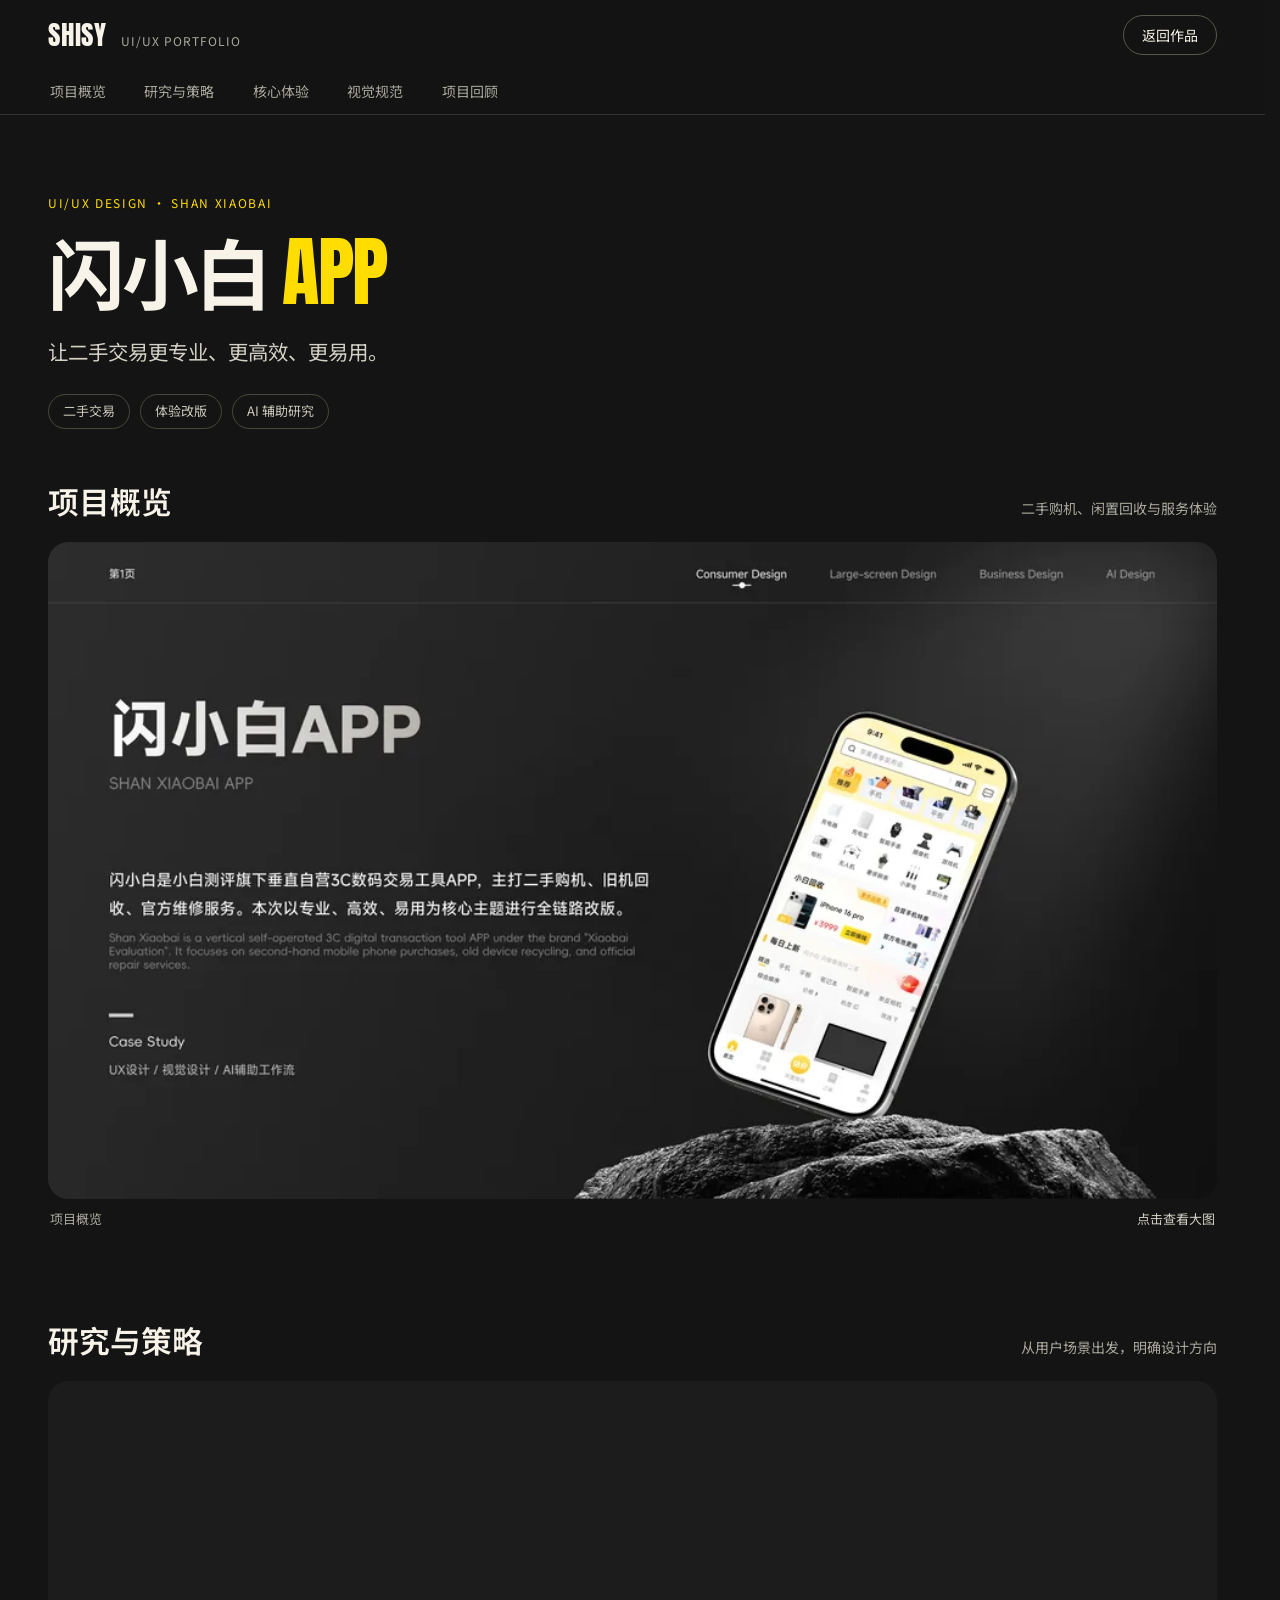
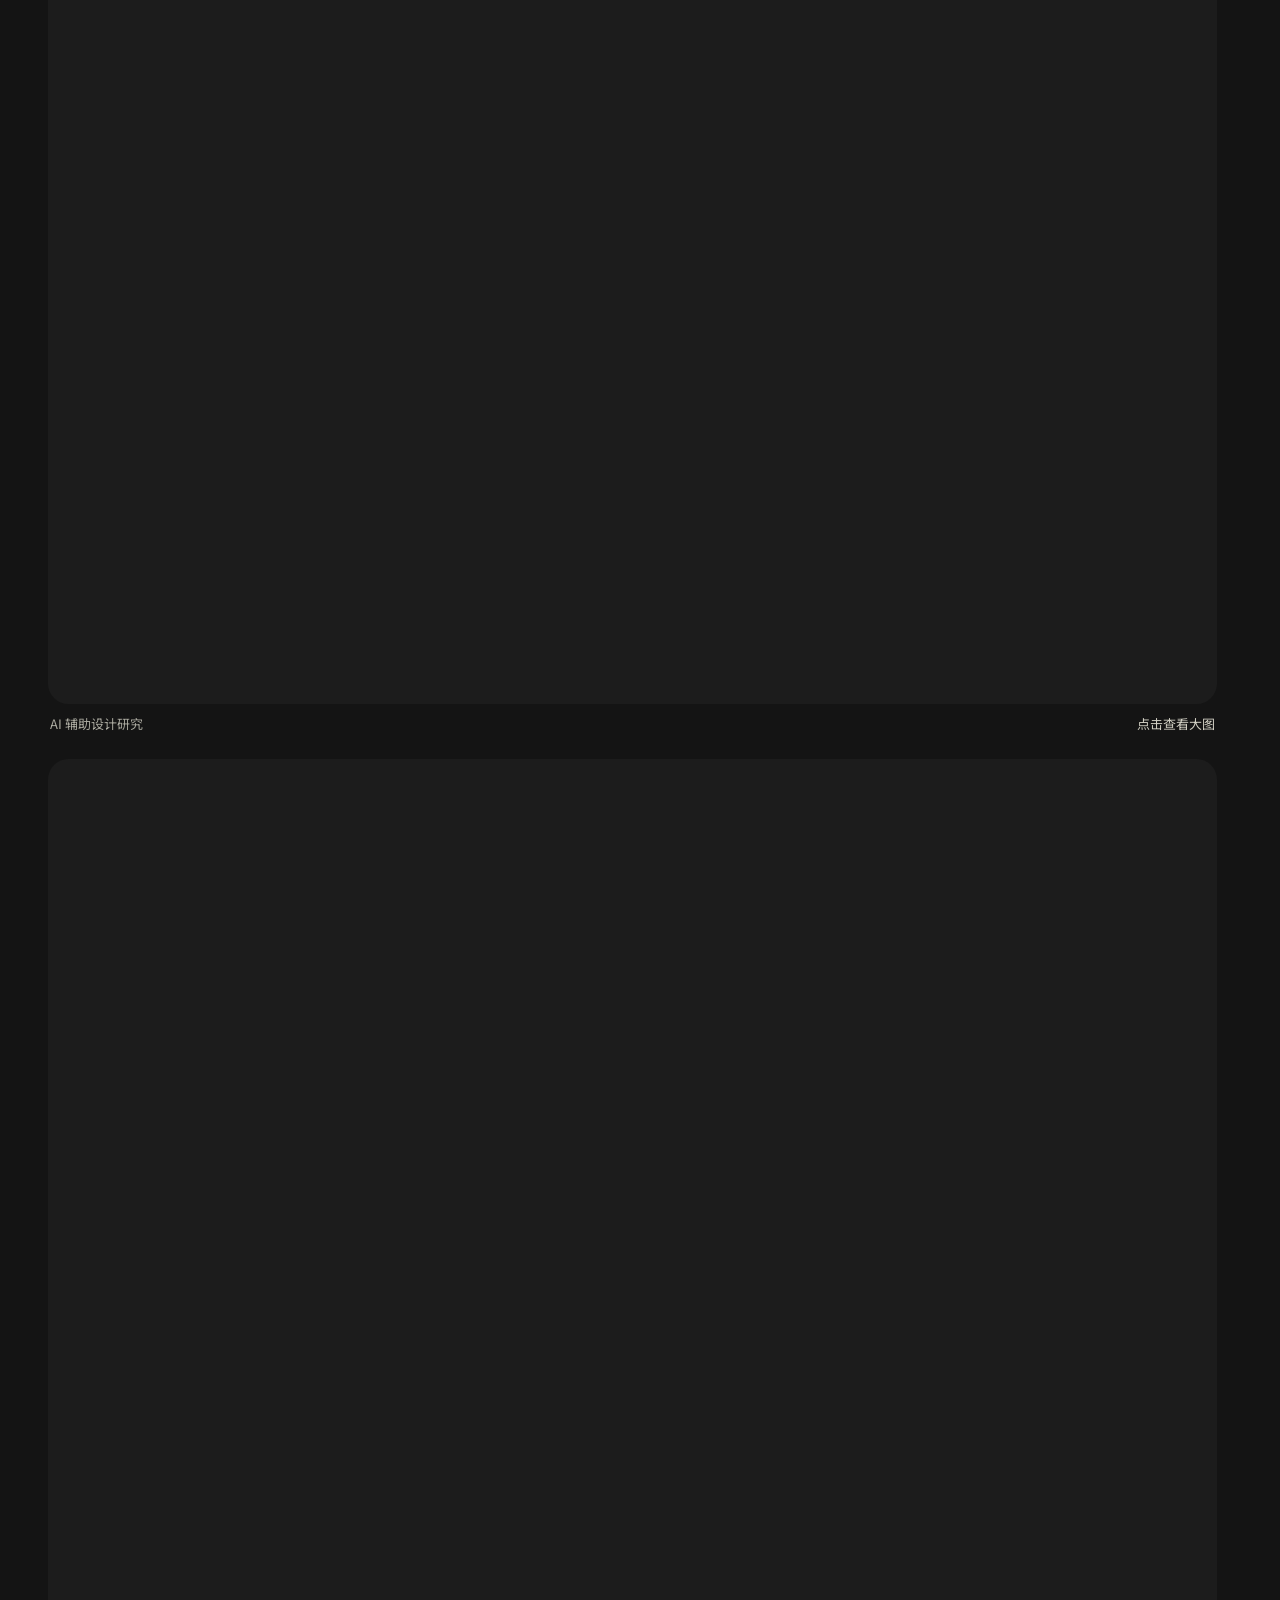
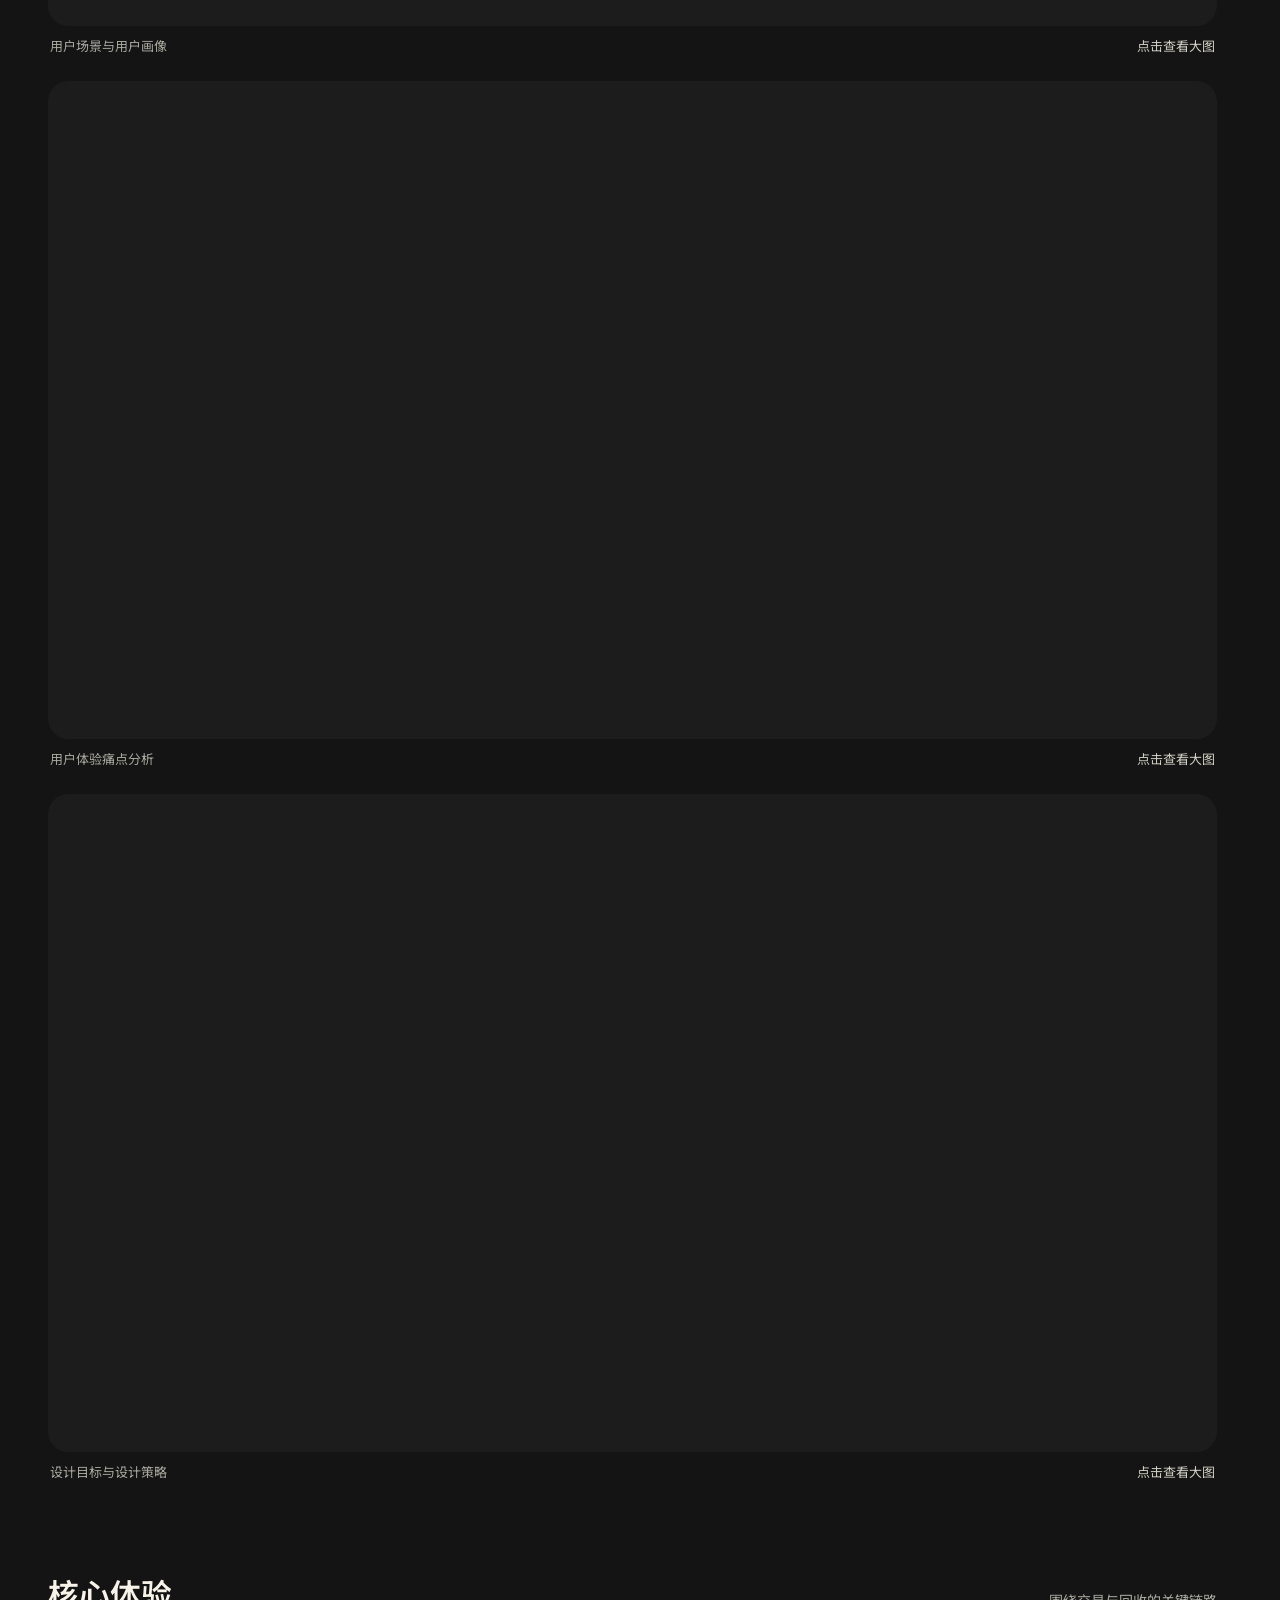
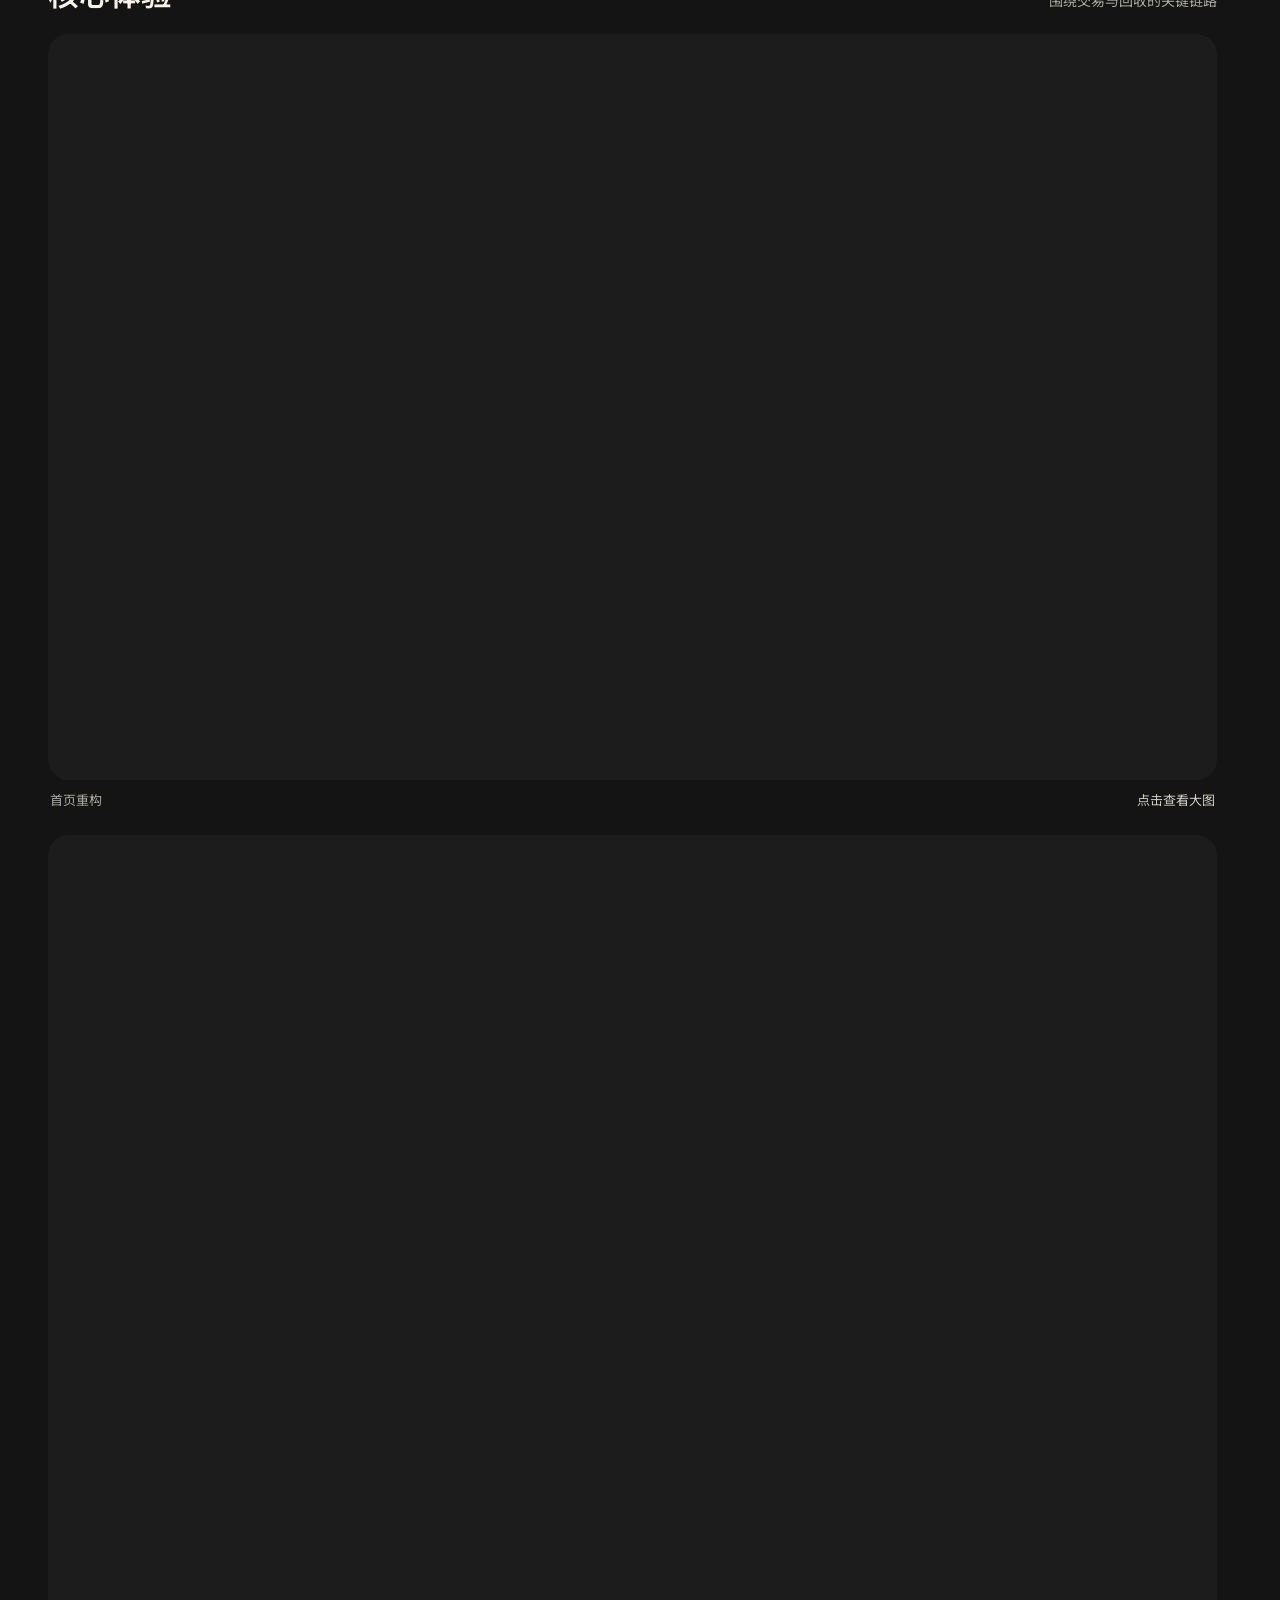
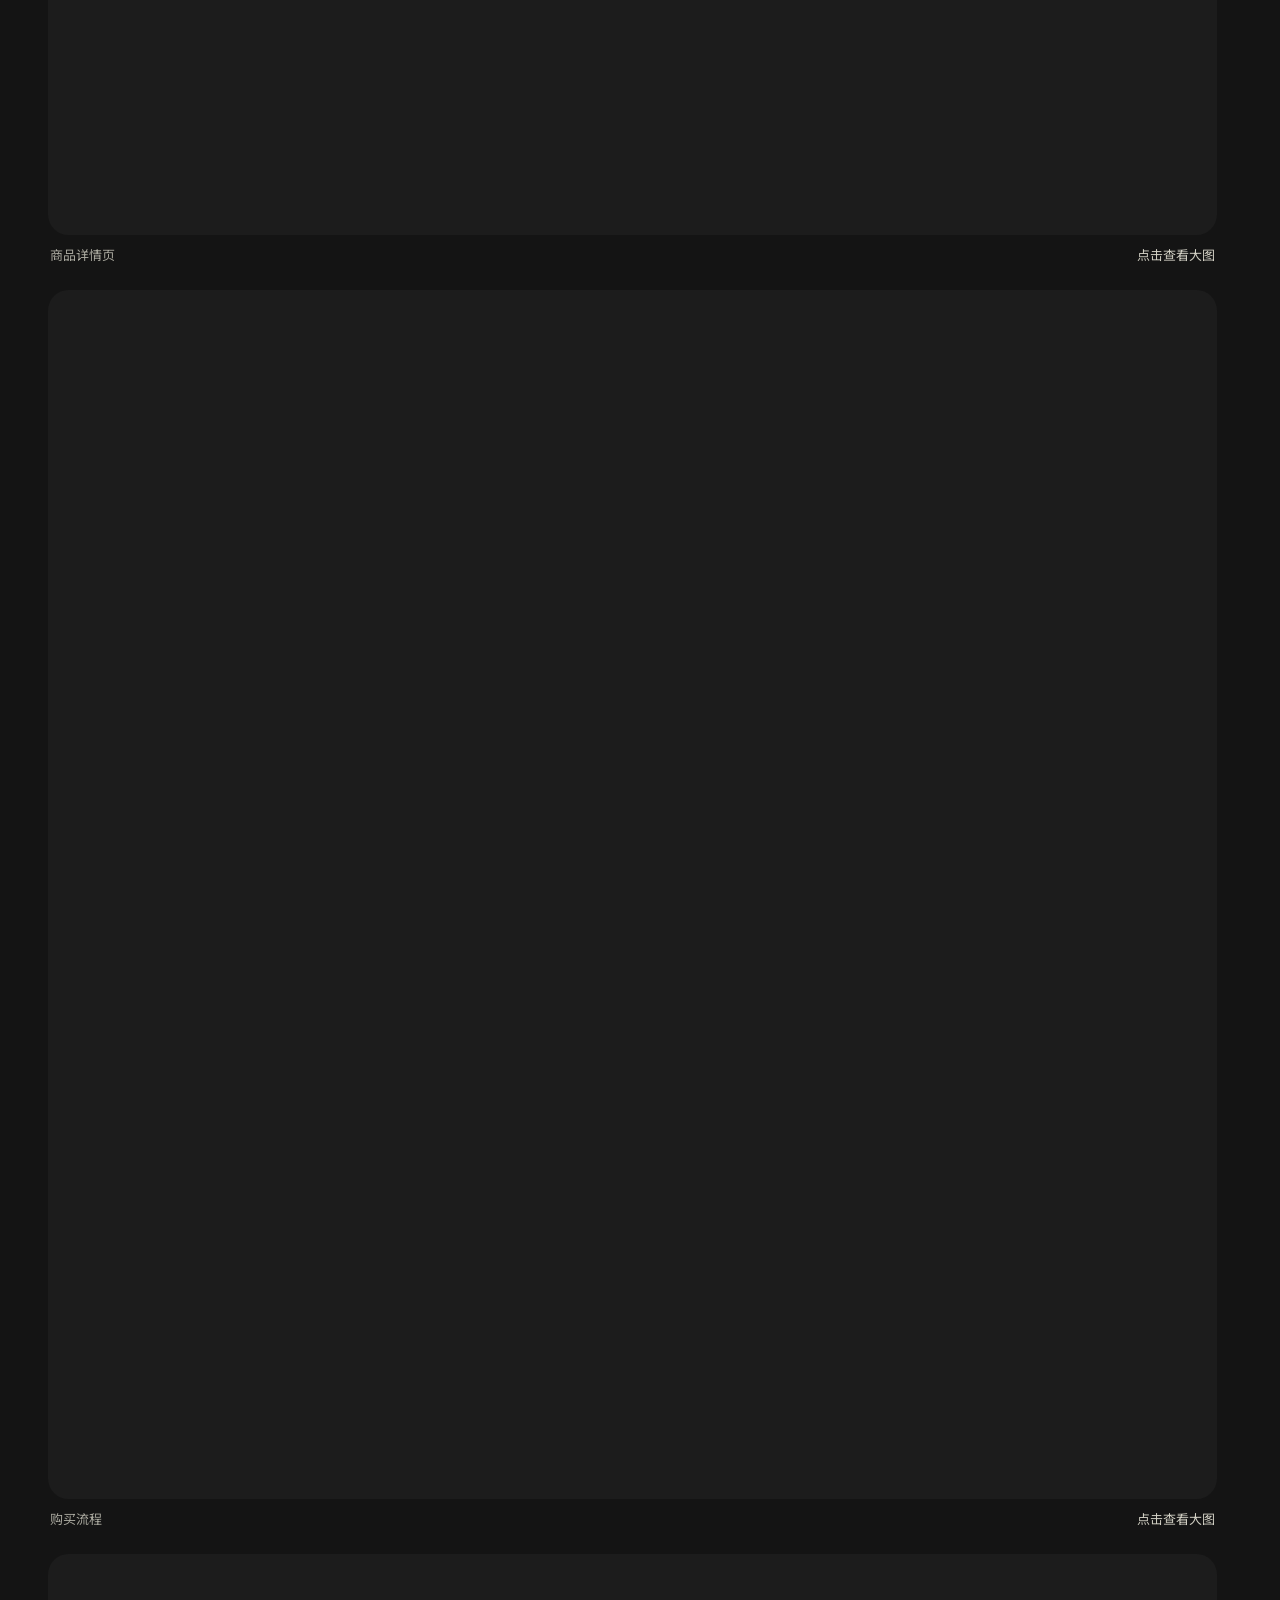
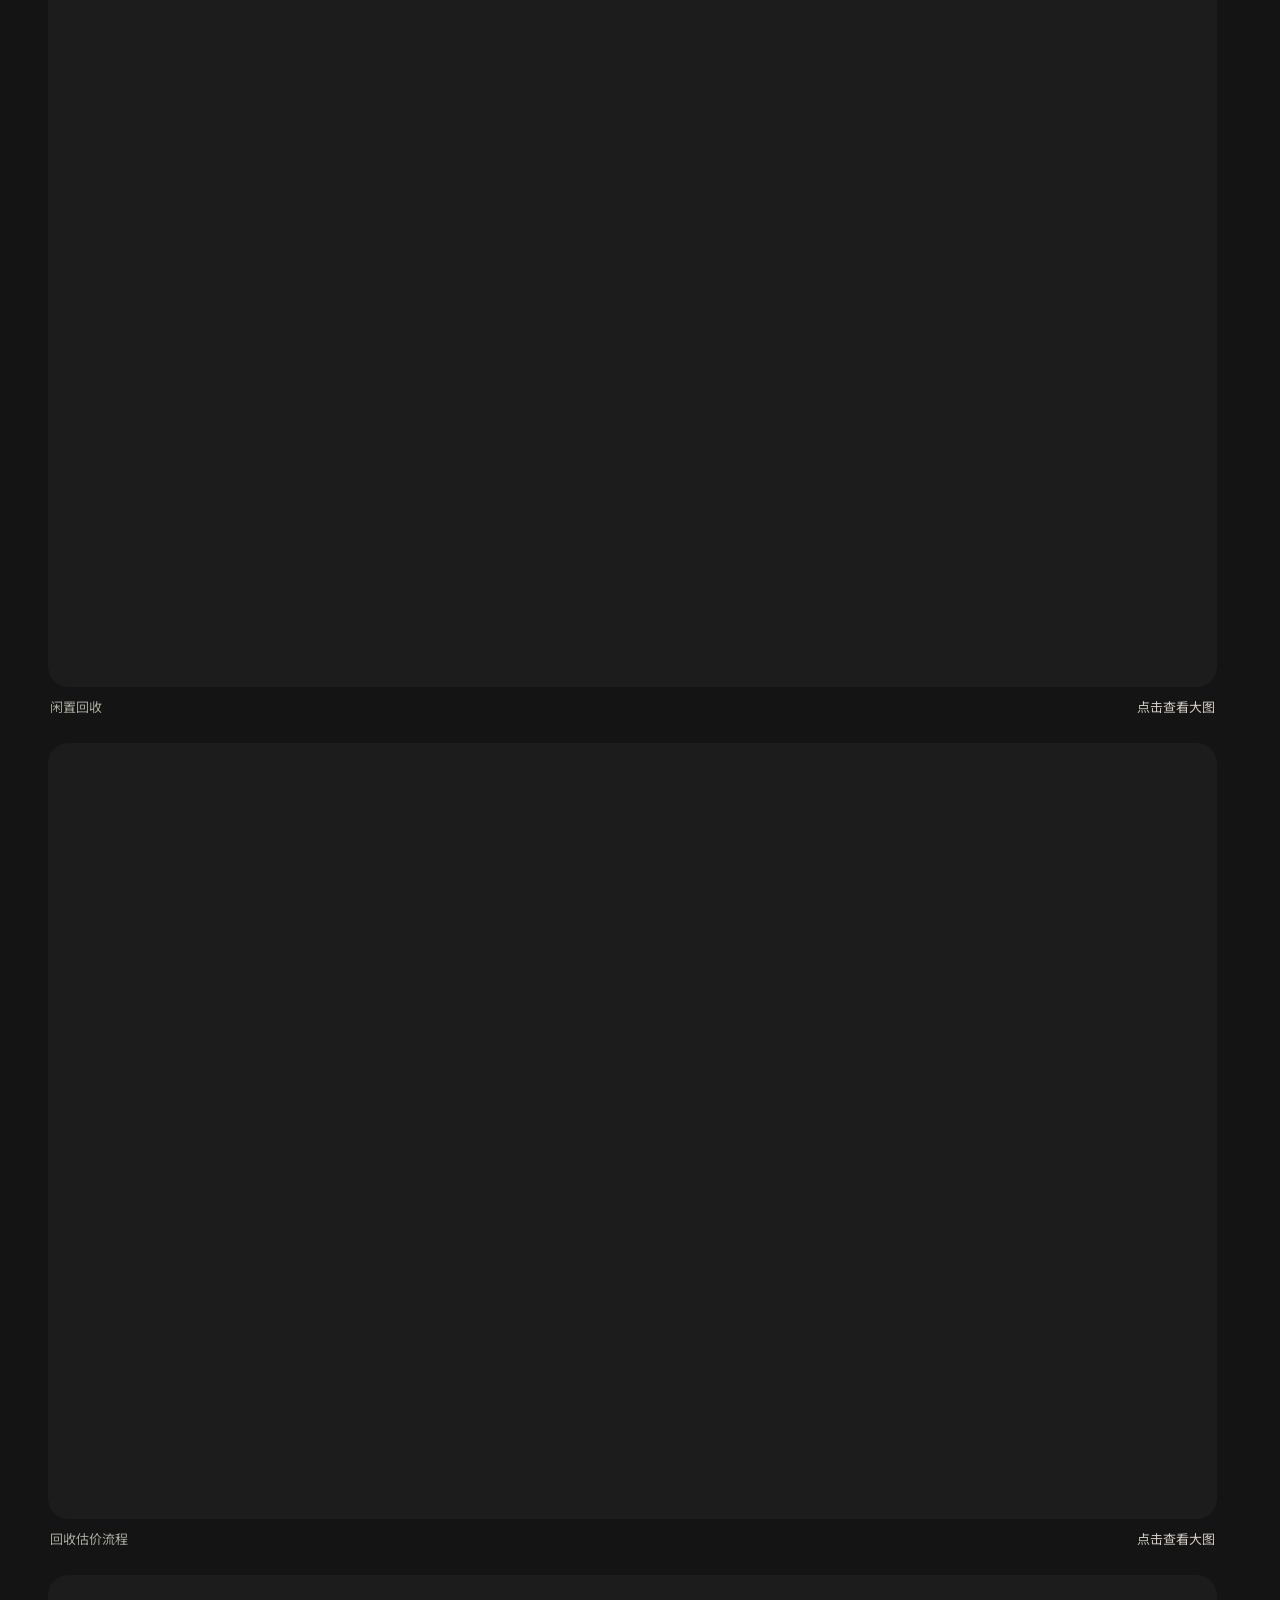
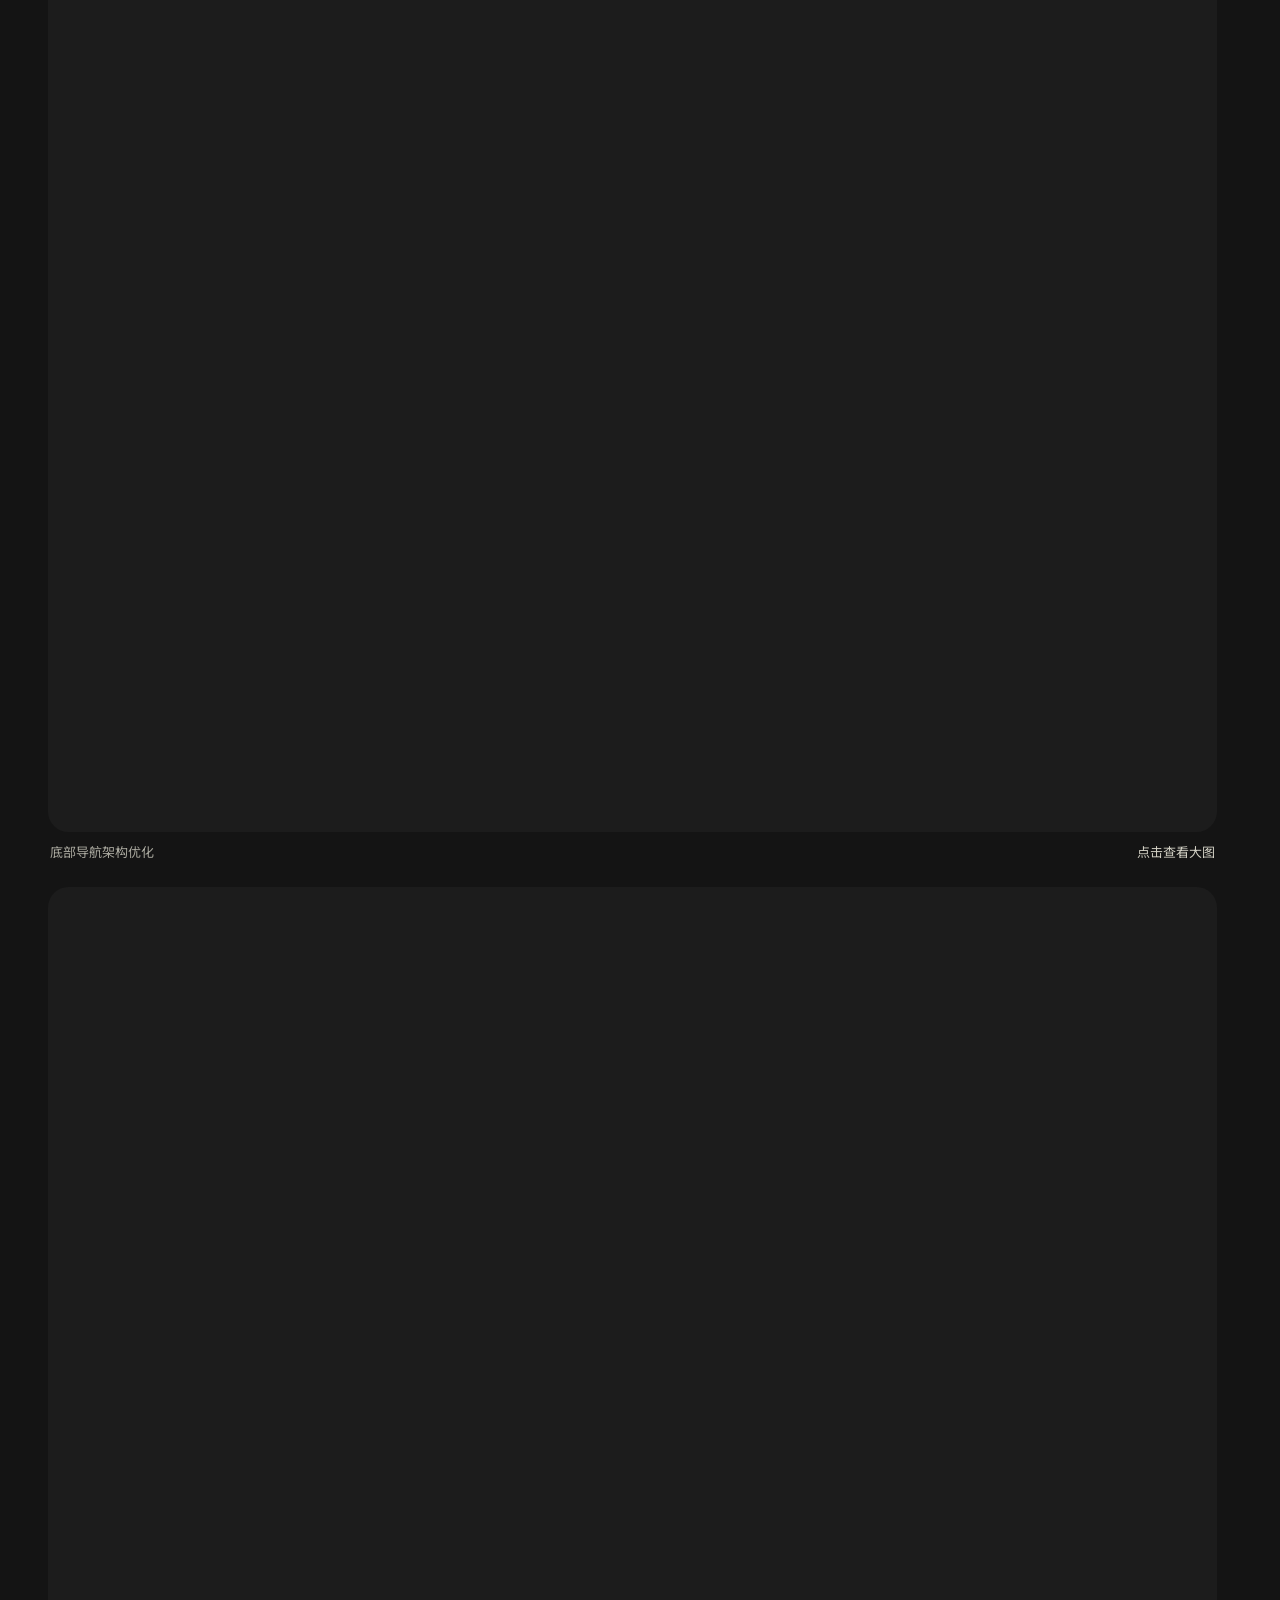
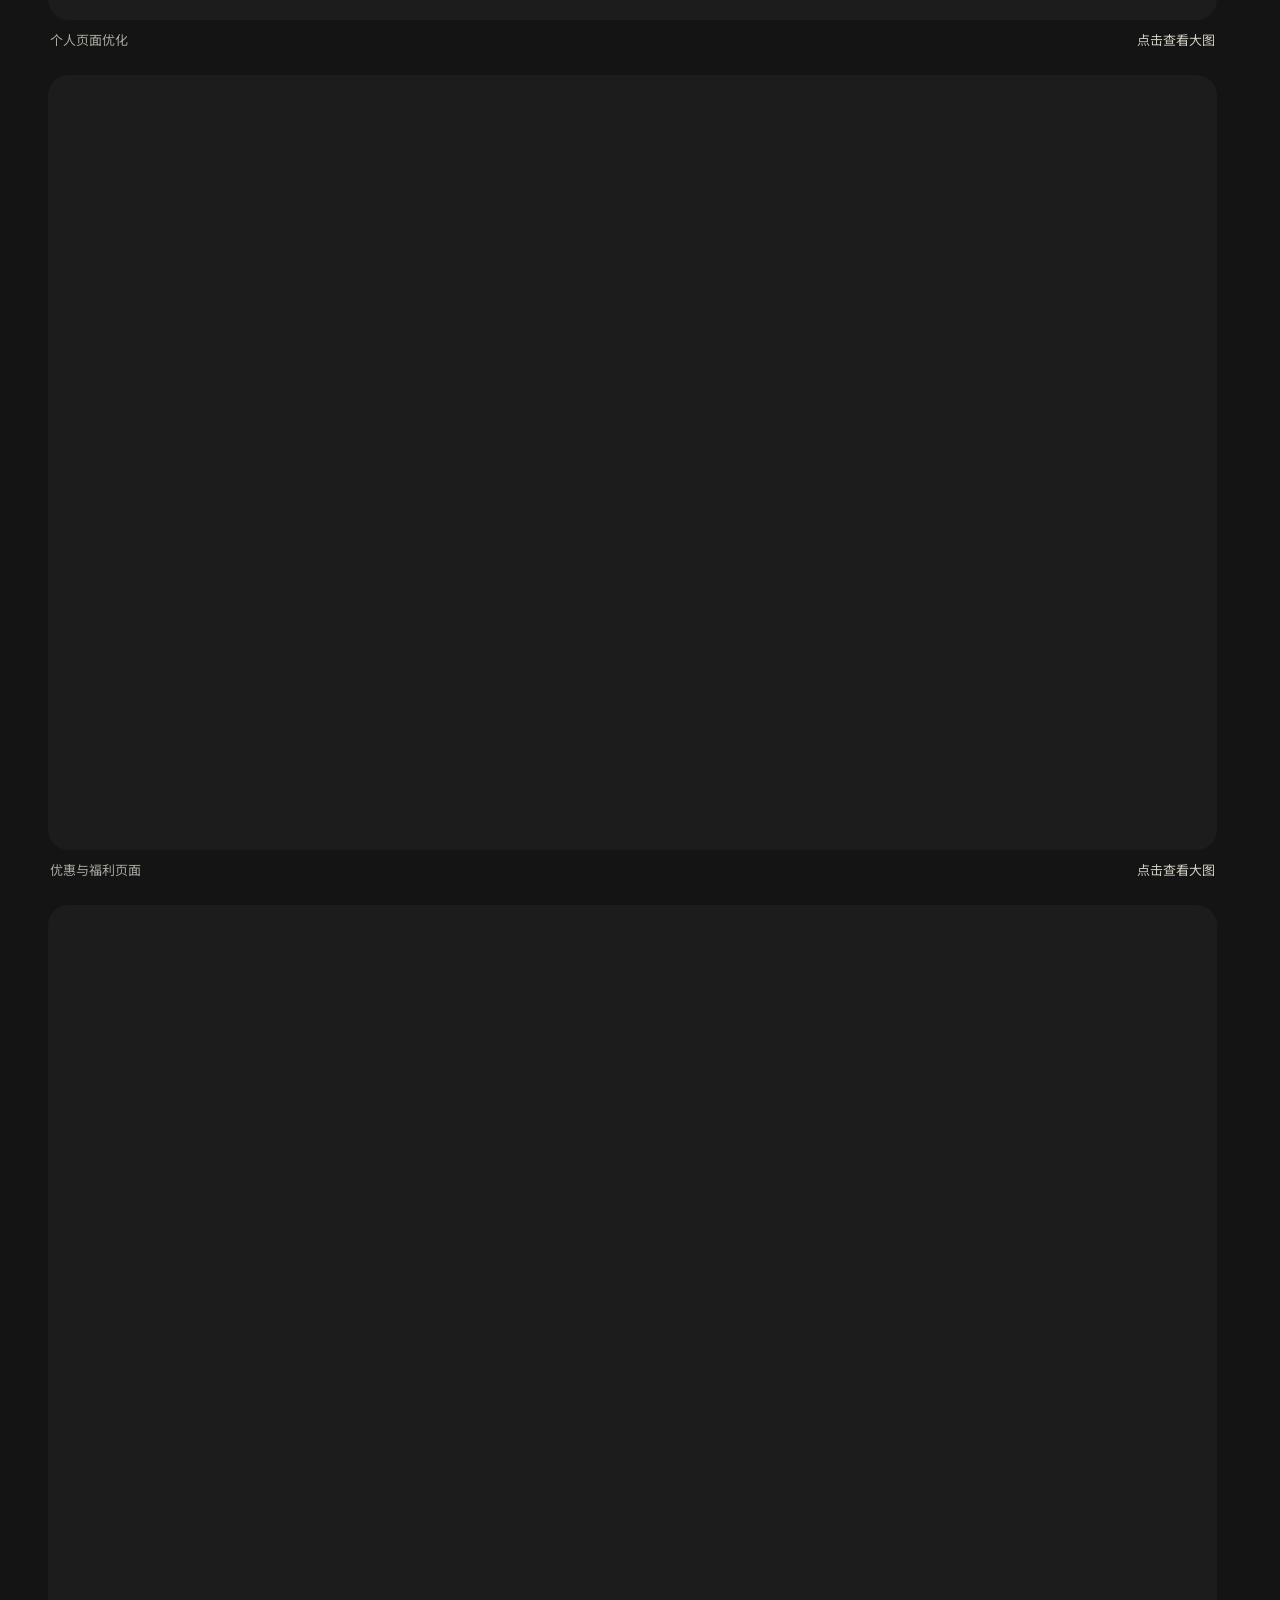
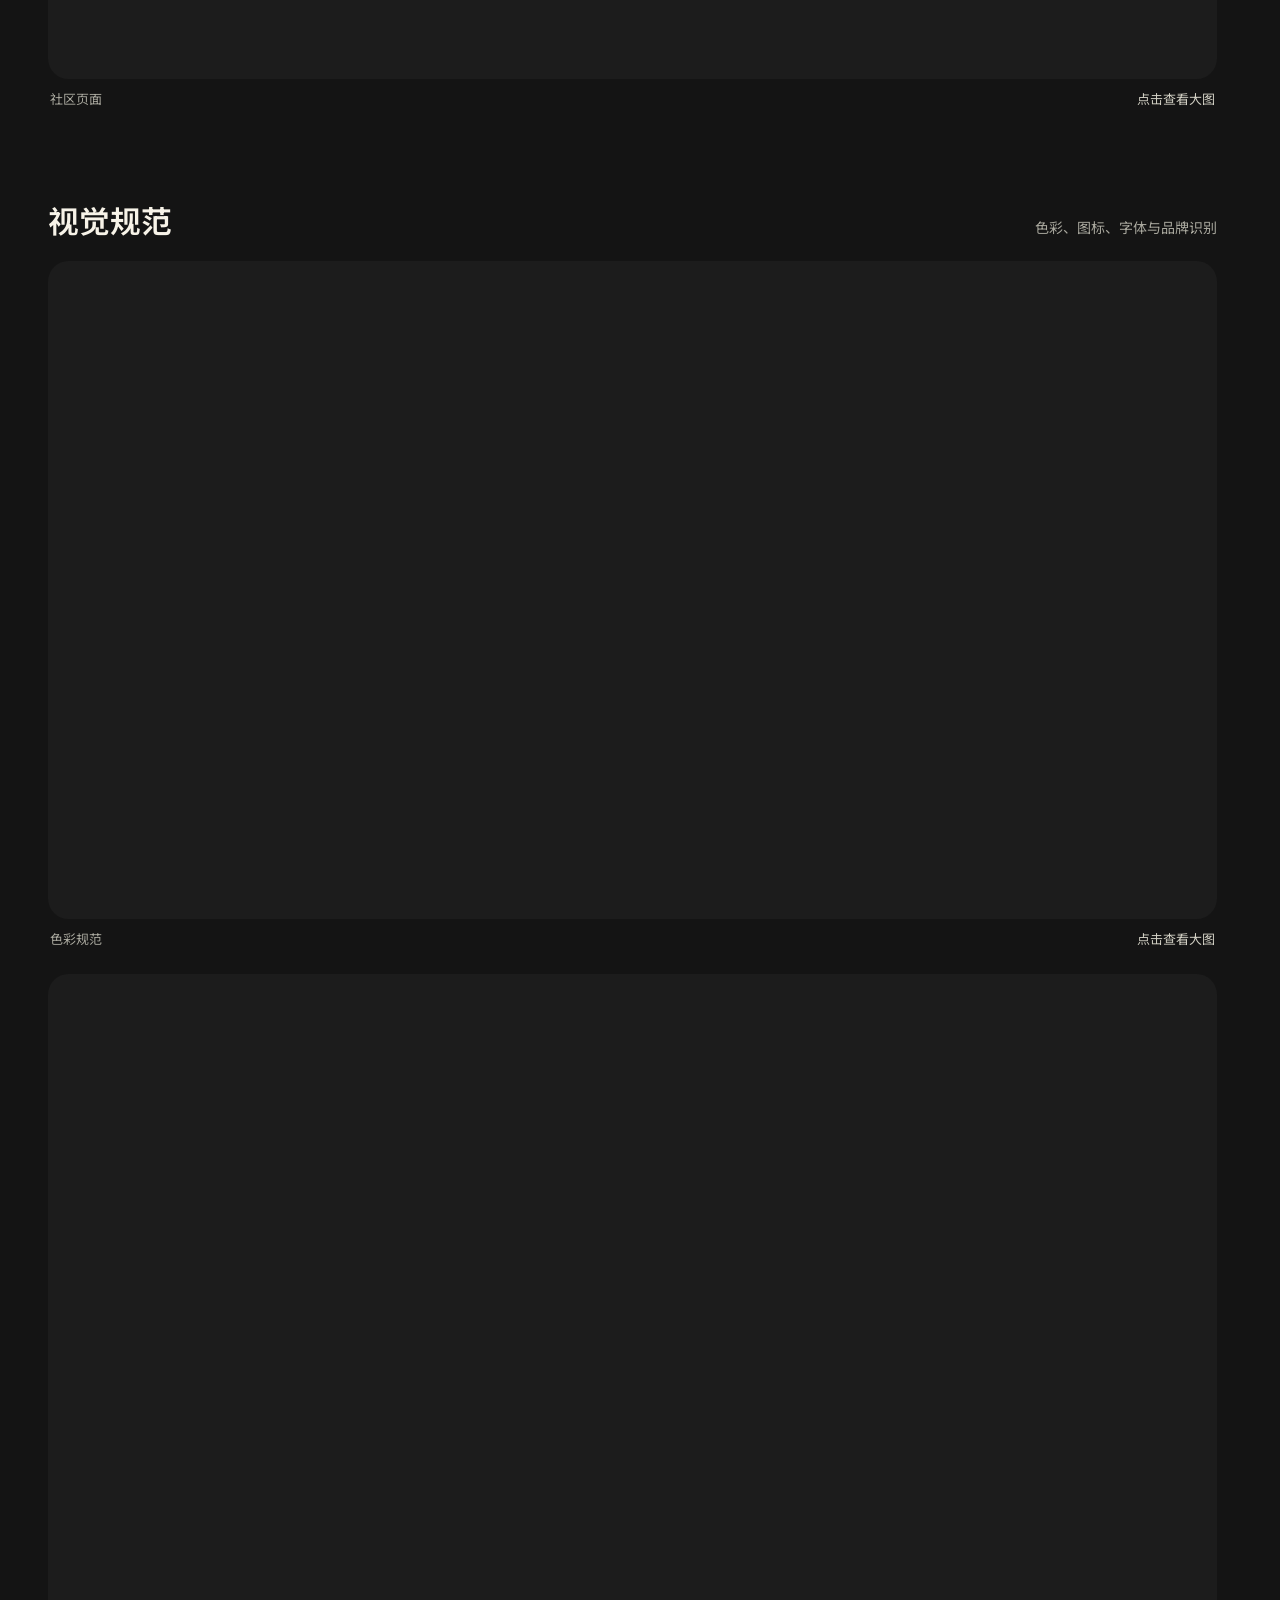
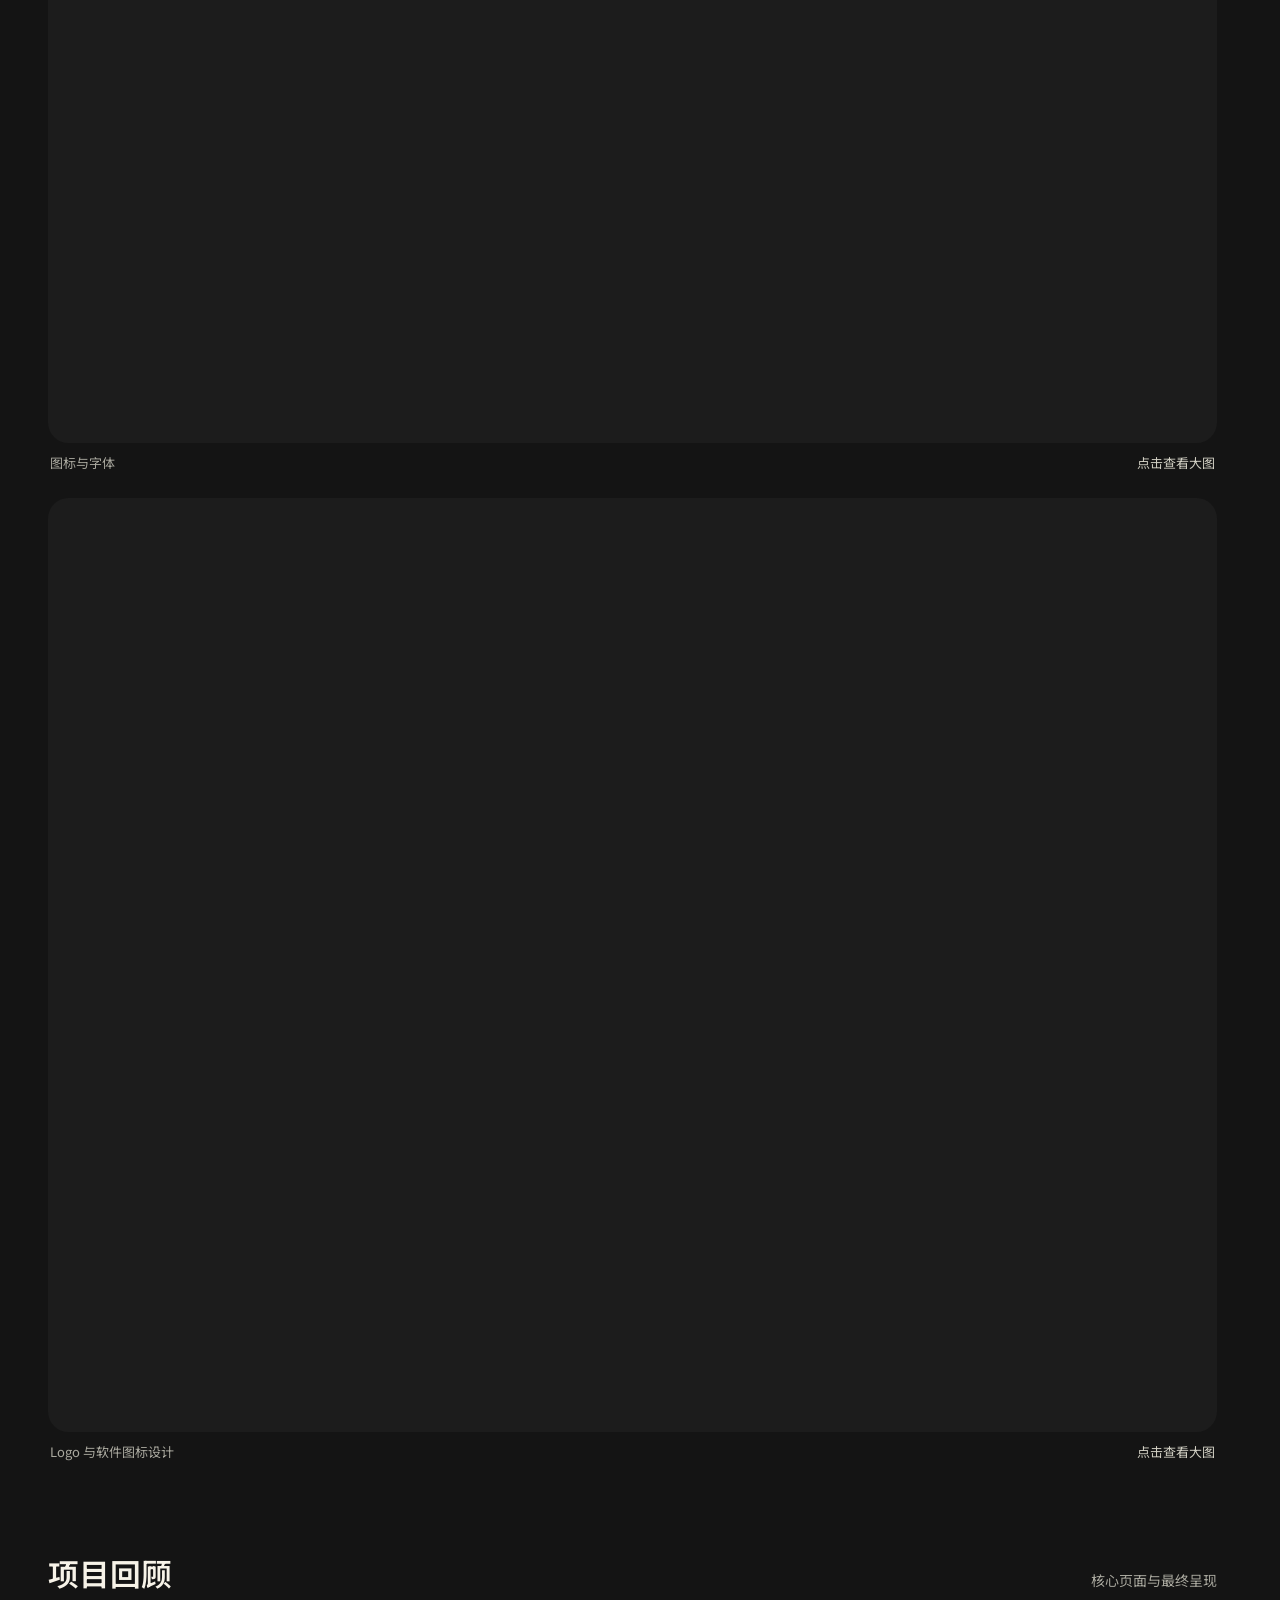
==== projects/shanxiaobai.html @ da47bb2c "Add standalone Shan Xiaobai case study with responsive gallery" ====
<!DOCTYPE html>
<html lang="zh-CN">
<head>
  <meta charset="UTF-8">
  <meta name="viewport" content="width=device-width, initial-scale=1">
  <meta name="theme-color" content="#141414">
  <meta name="description" content="石思雨 UI/UX 作品：闪小白 APP。围绕二手购机、闲置回收与服务体验，展示用户研究、流程优化、界面设计及视觉规范。">
  <title>闪小白 APP · 项目详情 — 石思雨作品集</title>
  <link rel="icon" href="data:image/svg+xml,%3Csvg xmlns='http://www.w3.org/2000/svg' viewBox='0 0 64 64'%3E%3Crect width='64' height='64' rx='16' fill='%23ffdd00'/%3E%3Ctext x='32' y='44' text-anchor='middle' font-size='40' font-weight='bold' fill='%23141414'%3ES%3C/text%3E%3C/svg%3E">
  <link rel="stylesheet" href="../assets/css/noto-sans-sc.css">
  <link rel="stylesheet" href="../assets/css/project-detail.css?v=20261119-sxb1">
</head>
<body id="top">
  <a class="case-skip" href="#main-content">跳到作品内容</a>
  <header class="project-header">
    <div class="project-header__inner case-container">
      <a class="project-header__brand" href="../index.html#projects" aria-label="石思雨作品集首页"><strong>SHISY</strong><span>UI/UX PORTFOLIO</span></a>
      <a class="project-header__back" href="../index.html#projects">返回作品</a>
    </div>
    <nav class="case-nav case-container" aria-label="项目章节">
      <a href="#overview">项目概览</a>
      <a href="#research">研究与策略</a>
      <a href="#experience">核心体验</a>
      <a href="#visual">视觉规范</a>
      <a href="#recap">项目回顾</a>
    </nav>
  </header>
  <main class="case-container" id="main-content">
    <div class="case-intro">
      <span class="case-intro__eyebrow">UI/UX DESIGN · SHAN XIAOBAI</span>
      <h1>闪小白 <span>APP</span></h1>
      <p class="case-intro__lead">让二手交易更专业、更高效、更易用。</p>
      <div class="case-tags" aria-label="项目方向"><span>二手交易</span><span>体验改版</span><span>AI 辅助研究</span></div>
    </div>
    <section class="case-chapter case-chapter--overview" id="overview" aria-labelledby="heading-overview">
      <div class="case-chapter__heading"><h2 id="heading-overview">项目概览</h2><p>二手购机、闲置回收与服务体验</p></div>
      <figure class="case-slide">
        <a class="case-slide__open" href="../assets/projects/shanxiaobai/04-full.webp" target="_blank" rel="noopener" data-gallery-index="0" data-title="项目概览" aria-label="放大查看：项目概览">
          <img src="../assets/projects/shanxiaobai/04-large.webp" srcset="../assets/projects/shanxiaobai/04-small.webp 960w, ../assets/projects/shanxiaobai/04-large.webp 1920w" sizes="(max-width: 720px) calc(100vw - 32px), (max-width: 1440px) 92vw, 1320px" width="1920" height="1080" alt="闪小白 APP：项目概览作品展示" fetchpriority="high" loading="eager" decoding="async">
        </a>
        <figcaption><span>项目概览</span><span aria-hidden="true">点击查看大图</span></figcaption>
      </figure>
    </section>
    <section class="case-chapter" id="research" aria-labelledby="heading-research">
      <div class="case-chapter__heading"><h2 id="heading-research">研究与策略</h2><p>从用户场景出发，明确设计方向</p></div>
      <figure class="case-slide">
        <a class="case-slide__open" href="../assets/projects/shanxiaobai/05-full.webp" target="_blank" rel="noopener" data-gallery-index="1" data-title="AI 辅助设计研究" aria-label="放大查看：AI 辅助设计研究">
          <img src="../assets/projects/shanxiaobai/05-large.webp" srcset="../assets/projects/shanxiaobai/05-small.webp 960w, ../assets/projects/shanxiaobai/05-large.webp 1920w" sizes="(max-width: 720px) calc(100vw - 32px), (max-width: 1440px) 92vw, 1320px" width="1920" height="1516" alt="闪小白 APP：AI 辅助设计研究作品展示" loading="lazy" decoding="async">
        </a>
        <figcaption><span>AI 辅助设计研究</span><span aria-hidden="true">点击查看大图</span></figcaption>
      </figure>
      <figure class="case-slide">
        <a class="case-slide__open" href="../assets/projects/shanxiaobai/06-full.webp" target="_blank" rel="noopener" data-gallery-index="2" data-title="用户场景与用户画像" aria-label="放大查看：用户场景与用户画像">
          <img src="../assets/projects/shanxiaobai/06-large.webp" srcset="../assets/projects/shanxiaobai/06-small.webp 960w, ../assets/projects/shanxiaobai/06-large.webp 1920w" sizes="(max-width: 720px) calc(100vw - 32px), (max-width: 1440px) 92vw, 1320px" width="1920" height="1425" alt="闪小白 APP：用户场景与用户画像作品展示" loading="lazy" decoding="async">
        </a>
        <figcaption><span>用户场景与用户画像</span><span aria-hidden="true">点击查看大图</span></figcaption>
      </figure>
      <figure class="case-slide">
        <a class="case-slide__open" href="../assets/projects/shanxiaobai/07-full.webp" target="_blank" rel="noopener" data-gallery-index="3" data-title="用户体验痛点分析" aria-label="放大查看：用户体验痛点分析">
          <img src="../assets/projects/shanxiaobai/07-large.webp" srcset="../assets/projects/shanxiaobai/07-small.webp 960w, ../assets/projects/shanxiaobai/07-large.webp 1920w" sizes="(max-width: 720px) calc(100vw - 32px), (max-width: 1440px) 92vw, 1320px" width="1920" height="1080" alt="闪小白 APP：用户体验痛点分析作品展示" loading="lazy" decoding="async">
        </a>
        <figcaption><span>用户体验痛点分析</span><span aria-hidden="true">点击查看大图</span></figcaption>
      </figure>
      <figure class="case-slide">
        <a class="case-slide__open" href="../assets/projects/shanxiaobai/08-full.webp" target="_blank" rel="noopener" data-gallery-index="4" data-title="设计目标与设计策略" aria-label="放大查看：设计目标与设计策略">
          <img src="../assets/projects/shanxiaobai/08-large.webp" srcset="../assets/projects/shanxiaobai/08-small.webp 960w, ../assets/projects/shanxiaobai/08-large.webp 1920w" sizes="(max-width: 720px) calc(100vw - 32px), (max-width: 1440px) 92vw, 1320px" width="1920" height="1080" alt="闪小白 APP：设计目标与设计策略作品展示" loading="lazy" decoding="async">
        </a>
        <figcaption><span>设计目标与设计策略</span><span aria-hidden="true">点击查看大图</span></figcaption>
      </figure>
    </section>
    <section class="case-chapter" id="experience" aria-labelledby="heading-experience">
      <div class="case-chapter__heading"><h2 id="heading-experience">核心体验</h2><p>围绕交易与回收的关键链路</p></div>
      <figure class="case-slide">
        <a class="case-slide__open" href="../assets/projects/shanxiaobai/09-full.webp" target="_blank" rel="noopener" data-gallery-index="5" data-title="首页重构" aria-label="放大查看：首页重构">
          <img src="../assets/projects/shanxiaobai/09-large.webp" srcset="../assets/projects/shanxiaobai/09-small.webp 960w, ../assets/projects/shanxiaobai/09-large.webp 1920w" sizes="(max-width: 720px) calc(100vw - 32px), (max-width: 1440px) 92vw, 1320px" width="1920" height="1226" alt="闪小白 APP：首页重构作品展示" loading="lazy" decoding="async">
        </a>
        <figcaption><span>首页重构</span><span aria-hidden="true">点击查看大图</span></figcaption>
      </figure>
      <figure class="case-slide">
        <a class="case-slide__open" href="../assets/projects/shanxiaobai/10-full.webp" target="_blank" rel="noopener" data-gallery-index="6" data-title="商品详情页" aria-label="放大查看：商品详情页">
          <img src="../assets/projects/shanxiaobai/10-large.webp" srcset="../assets/projects/shanxiaobai/10-small.webp 960w, ../assets/projects/shanxiaobai/10-large.webp 1920w" sizes="(max-width: 720px) calc(100vw - 32px), (max-width: 1440px) 92vw, 1320px" width="1920" height="1642" alt="闪小白 APP：商品详情页作品展示" loading="lazy" decoding="async">
        </a>
        <figcaption><span>商品详情页</span><span aria-hidden="true">点击查看大图</span></figcaption>
      </figure>
      <figure class="case-slide">
        <a class="case-slide__open" href="../assets/projects/shanxiaobai/11-full.webp" target="_blank" rel="noopener" data-gallery-index="7" data-title="购买流程" aria-label="放大查看：购买流程">
          <img src="../assets/projects/shanxiaobai/11-large.webp" srcset="../assets/projects/shanxiaobai/11-small.webp 960w, ../assets/projects/shanxiaobai/11-large.webp 1920w" sizes="(max-width: 720px) calc(100vw - 32px), (max-width: 1440px) 92vw, 1320px" width="1920" height="1986" alt="闪小白 APP：购买流程作品展示" loading="lazy" decoding="async">
        </a>
        <figcaption><span>购买流程</span><span aria-hidden="true">点击查看大图</span></figcaption>
      </figure>
      <figure class="case-slide">
        <a class="case-slide__open" href="../assets/projects/shanxiaobai/12-full.webp" target="_blank" rel="noopener" data-gallery-index="8" data-title="闲置回收" aria-label="放大查看：闲置回收">
          <img src="../assets/projects/shanxiaobai/12-large.webp" srcset="../assets/projects/shanxiaobai/12-small.webp 960w, ../assets/projects/shanxiaobai/12-large.webp 1920w" sizes="(max-width: 720px) calc(100vw - 32px), (max-width: 1440px) 92vw, 1320px" width="1920" height="1204" alt="闪小白 APP：闲置回收作品展示" loading="lazy" decoding="async">
        </a>
        <figcaption><span>闲置回收</span><span aria-hidden="true">点击查看大图</span></figcaption>
      </figure>
      <figure class="case-slide">
        <a class="case-slide__open" href="../assets/projects/shanxiaobai/13-full.webp" target="_blank" rel="noopener" data-gallery-index="9" data-title="回收估价流程" aria-label="放大查看：回收估价流程">
          <img src="../assets/projects/shanxiaobai/13-large.webp" srcset="../assets/projects/shanxiaobai/13-small.webp 960w, ../assets/projects/shanxiaobai/13-large.webp 1920w" sizes="(max-width: 720px) calc(100vw - 32px), (max-width: 1440px) 92vw, 1320px" width="1920" height="1277" alt="闪小白 APP：回收估价流程作品展示" loading="lazy" decoding="async">
        </a>
        <figcaption><span>回收估价流程</span><span aria-hidden="true">点击查看大图</span></figcaption>
      </figure>
      <figure class="case-slide">
        <a class="case-slide__open" href="../assets/projects/shanxiaobai/14-full.webp" target="_blank" rel="noopener" data-gallery-index="10" data-title="底部导航架构优化" aria-label="放大查看：底部导航架构优化">
          <img src="../assets/projects/shanxiaobai/14-large.webp" srcset="../assets/projects/shanxiaobai/14-small.webp 960w, ../assets/projects/shanxiaobai/14-large.webp 1920w" sizes="(max-width: 720px) calc(100vw - 32px), (max-width: 1440px) 92vw, 1320px" width="1920" height="1408" alt="闪小白 APP：底部导航架构优化作品展示" loading="lazy" decoding="async">
        </a>
        <figcaption><span>底部导航架构优化</span><span aria-hidden="true">点击查看大图</span></figcaption>
      </figure>
      <figure class="case-slide">
        <a class="case-slide__open" href="../assets/projects/shanxiaobai/15-full.webp" target="_blank" rel="noopener" data-gallery-index="11" data-title="个人页面优化" aria-label="放大查看：个人页面优化">
          <img src="../assets/projects/shanxiaobai/15-large.webp" srcset="../assets/projects/shanxiaobai/15-small.webp 960w, ../assets/projects/shanxiaobai/15-large.webp 1920w" sizes="(max-width: 720px) calc(100vw - 32px), (max-width: 1440px) 92vw, 1320px" width="1920" height="1204" alt="闪小白 APP：个人页面优化作品展示" loading="lazy" decoding="async">
        </a>
        <figcaption><span>个人页面优化</span><span aria-hidden="true">点击查看大图</span></figcaption>
      </figure>
      <figure class="case-slide">
        <a class="case-slide__open" href="../assets/projects/shanxiaobai/16-full.webp" target="_blank" rel="noopener" data-gallery-index="12" data-title="优惠与福利页面" aria-label="放大查看：优惠与福利页面">
          <img src="../assets/projects/shanxiaobai/16-large.webp" srcset="../assets/projects/shanxiaobai/16-small.webp 960w, ../assets/projects/shanxiaobai/16-large.webp 1920w" sizes="(max-width: 720px) calc(100vw - 32px), (max-width: 1440px) 92vw, 1320px" width="1920" height="1271" alt="闪小白 APP：优惠与福利页面作品展示" loading="lazy" decoding="async">
        </a>
        <figcaption><span>优惠与福利页面</span><span aria-hidden="true">点击查看大图</span></figcaption>
      </figure>
      <figure class="case-slide">
        <a class="case-slide__open" href="../assets/projects/shanxiaobai/17-full.webp" target="_blank" rel="noopener" data-gallery-index="13" data-title="社区页面" aria-label="放大查看：社区页面">
          <img src="../assets/projects/shanxiaobai/17-large.webp" srcset="../assets/projects/shanxiaobai/17-small.webp 960w, ../assets/projects/shanxiaobai/17-large.webp 1920w" sizes="(max-width: 720px) calc(100vw - 32px), (max-width: 1440px) 92vw, 1320px" width="1920" height="1271" alt="闪小白 APP：社区页面作品展示" loading="lazy" decoding="async">
        </a>
        <figcaption><span>社区页面</span><span aria-hidden="true">点击查看大图</span></figcaption>
      </figure>
    </section>
    <section class="case-chapter" id="visual" aria-labelledby="heading-visual">
      <div class="case-chapter__heading"><h2 id="heading-visual">视觉规范</h2><p>色彩、图标、字体与品牌识别</p></div>
      <figure class="case-slide">
        <a class="case-slide__open" href="../assets/projects/shanxiaobai/18-full.webp" target="_blank" rel="noopener" data-gallery-index="14" data-title="色彩规范" aria-label="放大查看：色彩规范">
          <img src="../assets/projects/shanxiaobai/18-large.webp" srcset="../assets/projects/shanxiaobai/18-small.webp 960w, ../assets/projects/shanxiaobai/18-large.webp 1920w" sizes="(max-width: 720px) calc(100vw - 32px), (max-width: 1440px) 92vw, 1320px" width="1920" height="1080" alt="闪小白 APP：色彩规范作品展示" loading="lazy" decoding="async">
        </a>
        <figcaption><span>色彩规范</span><span aria-hidden="true">点击查看大图</span></figcaption>
      </figure>
      <figure class="case-slide">
        <a class="case-slide__open" href="../assets/projects/shanxiaobai/19-full.webp" target="_blank" rel="noopener" data-gallery-index="15" data-title="图标与字体" aria-label="放大查看：图标与字体">
          <img src="../assets/projects/shanxiaobai/19-large.webp" srcset="../assets/projects/shanxiaobai/19-small.webp 960w, ../assets/projects/shanxiaobai/19-large.webp 1920w" sizes="(max-width: 720px) calc(100vw - 32px), (max-width: 1440px) 92vw, 1320px" width="1920" height="1755" alt="闪小白 APP：图标与字体作品展示" loading="lazy" decoding="async">
        </a>
        <figcaption><span>图标与字体</span><span aria-hidden="true">点击查看大图</span></figcaption>
      </figure>
      <figure class="case-slide">
        <a class="case-slide__open" href="../assets/projects/shanxiaobai/20-full.webp" target="_blank" rel="noopener" data-gallery-index="16" data-title="Logo 与软件图标设计" aria-label="放大查看：Logo 与软件图标设计">
          <img src="../assets/projects/shanxiaobai/20-large.webp" srcset="../assets/projects/shanxiaobai/20-small.webp 960w, ../assets/projects/shanxiaobai/20-large.webp 1920w" sizes="(max-width: 720px) calc(100vw - 32px), (max-width: 1440px) 92vw, 1320px" width="1920" height="1534" alt="闪小白 APP：Logo 与软件图标设计作品展示" loading="lazy" decoding="async">
        </a>
        <figcaption><span>Logo 与软件图标设计</span><span aria-hidden="true">点击查看大图</span></figcaption>
      </figure>
    </section>
    <section class="case-chapter" id="recap" aria-labelledby="heading-recap">
      <div class="case-chapter__heading"><h2 id="heading-recap">项目回顾</h2><p>核心页面与最终呈现</p></div>
      <figure class="case-slide">
        <a class="case-slide__open" href="../assets/projects/shanxiaobai/21-full.webp" target="_blank" rel="noopener" data-gallery-index="17" data-title="项目回顾" aria-label="放大查看：项目回顾">
          <img src="../assets/projects/shanxiaobai/21-large.webp" srcset="../assets/projects/shanxiaobai/21-small.webp 960w, ../assets/projects/shanxiaobai/21-large.webp 1920w" sizes="(max-width: 720px) calc(100vw - 32px), (max-width: 1440px) 92vw, 1320px" width="1920" height="1518" alt="闪小白 APP：项目回顾作品展示" loading="lazy" decoding="async">
        </a>
        <figcaption><span>项目回顾</span><span aria-hidden="true">点击查看大图</span></figcaption>
      </figure>
    </section>
    <footer class="case-end">
      <p>感谢浏览 · 石思雨 UI/UX 作品集</p>
      <div class="case-end__links"><a class="case-end__primary" href="../index.html#projects">查看其他作品</a><a class="case-end__top" href="#top">回到顶部</a></div>
    </footer>
  </main>
  <dialog class="viewer" id="image-viewer" aria-labelledby="viewer-title">
    <div class="viewer__toolbar">
      <h2 class="viewer__title" id="viewer-title">查看项目图片</h2>
      <div class="viewer__actions"><button type="button" data-zoom aria-pressed="false">放大细节</button><button type="button" data-close aria-label="关闭大图">关闭</button></div>
    </div>
    <div class="viewer__stage" tabindex="0" aria-label="图片查看区域，放大后可滚动或拖动"><img class="viewer__image" alt="" decoding="async" draggable="false"></div>
    <div class="viewer__footer">
      <div class="viewer__paging"><button type="button" data-previous>上一张</button><button type="button" data-next>下一张</button></div>
      <p class="viewer__status" role="status" aria-live="polite"></p>
      <a class="viewer__save" download>保存图片</a>
    </div>
  </dialog>
  <script src="../assets/js/project-detail.js?v=20261119-sxb1" defer></script>
</body>
</html>
---- assets/css/noto-sans-sc.css ----
@font-face {
  font-family: 'Noto Sans SC';
  font-style: normal;
  font-weight: 100 900;
  font-display: swap;
  src: url(../fonts/noto-sans-sc/k3kXo84MPvpLmixcA63oeALhLOCT-xWNm8Hqd37g1OkDRZe7lR4sg1IzSy-MNbE9VH8V.4.woff2) format('woff2');
  unicode-range: U+1f1e9-1f1f5, U+1f1f7-1f1ff, U+1f21a, U+1f232, U+1f234-1f237, U+1f250-1f251, U+1f300, U+1f302-1f308, U+1f30a-1f311, U+1f315, U+1f319-1f320, U+1f324, U+1f327, U+1f32a, U+1f32c-1f32d, U+1f330-1f357, U+1f359-1f37e;
}
@font-face {
  font-family: 'Noto Sans SC';
  font-style: normal;
  font-weight: 100 900;
  font-display: swap;
  src: url(../fonts/noto-sans-sc/k3kXo84MPvpLmixcA63oeALhLOCT-xWNm8Hqd37g1OkDRZe7lR4sg1IzSy-MNbE9VH8V.5.woff2) format('woff2');
  unicode-range: U+fee3, U+fef3, U+ff03-ff04, U+ff07, U+ff0a, U+ff17-ff19, U+ff1c-ff1d, U+ff20-ff3a, U+ff3c, U+ff3e-ff5b, U+ff5d, U+ff61-ff65, U+ff67-ff6a, U+ff6c, U+ff6f-ff78, U+ff7a-ff7d, U+ff80-ff84, U+ff86, U+ff89-ff8e, U+ff92, U+ff97-ff9b, U+ff9d-ff9f, U+ffe0-ffe4, U+ffe6, U+ffe9, U+ffeb, U+ffed, U+fffc, U+1f004, U+1f170-1f171, U+1f192-1f195, U+1f198-1f19a, U+1f1e6-1f1e8;
}
@font-face {
  font-family: 'Noto Sans SC';
  font-style: normal;
  font-weight: 100 900;
  font-display: swap;
  src: url(../fonts/noto-sans-sc/k3kXo84MPvpLmixcA63oeALhLOCT-xWNm8Hqd37g1OkDRZe7lR4sg1IzSy-MNbE9VH8V.6.woff2) format('woff2');
  unicode-range: U+f0a7, U+f0b2, U+f0b7, U+f0c9, U+f0d8, U+f0da, U+f0dc-f0dd, U+f0e0, U+f0e6, U+f0eb, U+f0fc, U+f101, U+f104-f105, U+f107, U+f10b, U+f11b, U+f14b, U+f18a, U+f193, U+f1d6-f1d7, U+f244, U+f27a, U+f296, U+f2ae, U+f471, U+f4b3, U+f610-f611, U+f880-f881, U+f8ec, U+f8f5, U+f8ff, U+f901, U+f90a, U+f92c-f92d, U+f934, U+f937, U+f941, U+f965, U+f967, U+f969, U+f96b, U+f96f, U+f974, U+f978-f979, U+f97e, U+f981, U+f98a, U+f98e, U+f997, U+f99c, U+f9b2, U+f9b5, U+f9ba, U+f9be, U+f9ca, U+f9d0-f9d1, U+f9dd, U+f9e0-f9e1, U+f9e4, U+f9f7, U+fa00-fa01, U+fa08, U+fa0a, U+fa11, U+fb01-fb02, U+fdfc, U+fe0e, U+fe30-fe31, U+fe33-fe44, U+fe49-fe52, U+fe54-fe57, U+fe59-fe66, U+fe68-fe6b, U+fe8e, U+fe92-fe93, U+feae, U+feb8, U+fecb-fecc, U+fee0;
}
@font-face {
  font-family: 'Noto Sans SC';
  font-style: normal;
  font-weight: 100 900;
  font-display: swap;
  src: url(../fonts/noto-sans-sc/k3kXo84MPvpLmixcA63oeALhLOCT-xWNm8Hqd37g1OkDRZe7lR4sg1IzSy-MNbE9VH8V.21.woff2) format('woff2');
  unicode-range: U+9f83, U+9f85-9f8d, U+9f90-9f91, U+9f94-9f96, U+9f98, U+9f9b-9f9c, U+9f9e, U+9fa0, U+9fa2, U+9ff0-9fff, U+a001, U+a007, U+a025, U+a046-a047, U+a057, U+a072, U+a078-a079, U+a083, U+a085, U+a100, U+a118, U+a132, U+a134, U+a1f4, U+a242, U+a4a6, U+a4aa, U+a4b0-a4b1, U+a4b3, U+a9c1-a9c2, U+ac00-ac01, U+ac04, U+ac08, U+ac10-ac11, U+ac13-ac16, U+ac19, U+ac1c-ac1d, U+ac24, U+ac70-ac71, U+ac74, U+ac77-ac78, U+ac80-ac81, U+ac83, U+ac8c, U+ac90, U+ac9f-aca0, U+aca8-aca9, U+acac, U+acb0, U+acbd, U+acc1, U+acc4, U+ace0-ace1, U+ace4, U+ace8, U+acf3, U+acf5, U+acfc-acfd, U+ad00, U+ad0c, U+ad11, U+ad1c, U+ad34, U+ad50, U+ad64, U+ad6c, U+ad70, U+ad74, U+ad7f, U+ad81, U+ad8c, U+adc0, U+adc8, U+addc, U+ade0, U+adf8-adf9, U+adfc, U+ae00, U+ae08-ae09, U+ae0b, U+ae30, U+ae34, U+ae38, U+ae40, U+ae4a, U+ae4c, U+ae54, U+ae68, U+aebc, U+aed8, U+af2c-af2d;
}
@font-face {
  font-family: 'Noto Sans SC';
  font-style: normal;
  font-weight: 100 900;
  font-display: swap;
  src: url(../fonts/noto-sans-sc/k3kXo84MPvpLmixcA63oeALhLOCT-xWNm8Hqd37g1OkDRZe7lR4sg1IzSy-MNbE9VH8V.22.woff2) format('woff2');
  unicode-range: U+9e30-9e33, U+9e35-9e3b, U+9e3e, U+9e40-9e44, U+9e46-9e4e, U+9e51, U+9e53, U+9e55-9e58, U+9e5a-9e5c, U+9e5e-9e63, U+9e66-9e6e, U+9e71, U+9e73, U+9e75, U+9e78-9e79, U+9e7c-9e7e, U+9e82, U+9e86-9e88, U+9e8b-9e8c, U+9e90-9e91, U+9e93, U+9e95, U+9e97, U+9e9d, U+9ea4-9ea5, U+9ea9-9eaa, U+9eb4-9eb5, U+9eb8-9eba, U+9ebc-9ebf, U+9ec3, U+9ec9, U+9ecd, U+9ed0, U+9ed2-9ed3, U+9ed5-9ed6, U+9ed9, U+9edc-9edd, U+9edf-9ee0, U+9ee2, U+9ee5, U+9ee7-9eea, U+9eef, U+9ef1, U+9ef3-9ef4, U+9ef6, U+9ef9, U+9efb-9efc, U+9efe, U+9f0b, U+9f0d, U+9f10, U+9f14, U+9f17, U+9f19, U+9f22, U+9f29, U+9f2c, U+9f2f, U+9f31, U+9f37, U+9f39, U+9f3d-9f3e, U+9f41, U+9f4a-9f4b, U+9f51-9f52, U+9f61-9f63, U+9f66-9f67, U+9f80-9f81;
}
@font-face {
  font-family: 'Noto Sans SC';
  font-style: normal;
  font-weight: 100 900;
  font-display: swap;
  src: url(../fonts/noto-sans-sc/k3kXo84MPvpLmixcA63oeALhLOCT-xWNm8Hqd37g1OkDRZe7lR4sg1IzSy-MNbE9VH8V.23.woff2) format('woff2');
  unicode-range: U+9c82-9c83, U+9c85-9c8c, U+9c8e-9c92, U+9c94-9c9b, U+9c9e-9ca3, U+9ca5-9ca7, U+9ca9, U+9cab, U+9cad-9cae, U+9cb1-9cb7, U+9cb9-9cbd, U+9cbf-9cc0, U+9cc3, U+9cc5-9cc7, U+9cc9-9cd1, U+9cd3-9cda, U+9cdc-9cdd, U+9cdf, U+9ce1-9ce3, U+9ce5, U+9ce9, U+9cee-9cef, U+9cf3-9cf4, U+9cf6, U+9cfc-9cfd, U+9d02, U+9d08-9d09, U+9d12, U+9d1b, U+9d1e, U+9d26, U+9d28, U+9d37, U+9d3b, U+9d3f, U+9d51, U+9d59, U+9d5c-9d5d, U+9d5f-9d61, U+9d6c, U+9d70, U+9d72, U+9d7a, U+9d7e, U+9d84, U+9d89, U+9d8f, U+9d92, U+9daf, U+9db4, U+9db8, U+9dbc, U+9dc4, U+9dc7, U+9dc9, U+9dd7, U+9ddf, U+9df2, U+9df9-9dfa, U+9e0a, U+9e11, U+9e1a, U+9e1e, U+9e20, U+9e22, U+9e28-9e2c, U+9e2e-9e2f;
}
@font-face {
  font-family: 'Noto Sans SC';
  font-style: normal;
  font-weight: 100 900;
  font-display: swap;
  src: url(../fonts/noto-sans-sc/k3kXo84MPvpLmixcA63oeALhLOCT-xWNm8Hqd37g1OkDRZe7lR4sg1IzSy-MNbE9VH8V.24.woff2) format('woff2');
  unicode-range: U+9a80, U+9a83, U+9a85, U+9a88-9a8a, U+9a8d-9a8e, U+9a90, U+9a92-9a93, U+9a95-9a96, U+9a98-9a99, U+9a9b-9aa2, U+9aa5, U+9aa7, U+9aaf-9ab1, U+9ab5-9ab6, U+9ab9-9aba, U+9ac0-9ac4, U+9ac8, U+9acb-9acc, U+9ace-9acf, U+9ad1-9ad2, U+9ad9, U+9adf, U+9ae1, U+9ae3, U+9aea-9aeb, U+9aed-9aef, U+9af4, U+9af9, U+9afb, U+9b03-9b04, U+9b06, U+9b08, U+9b0d, U+9b0f-9b10, U+9b13, U+9b18, U+9b1a, U+9b1f, U+9b22-9b23, U+9b25, U+9b27-9b28, U+9b2a, U+9b2f, U+9b31-9b32, U+9b3b, U+9b43, U+9b46-9b49, U+9b4d-9b4e, U+9b51, U+9b56, U+9b58, U+9b5a, U+9b5c, U+9b5f, U+9b61-9b62, U+9b6f, U+9b77, U+9b80, U+9b88, U+9b8b, U+9b8e, U+9b91, U+9b9f-9ba0, U+9ba8, U+9baa-9bab, U+9bad-9bae, U+9bb0-9bb1, U+9bb8, U+9bc9-9bca, U+9bd3, U+9bd6, U+9bdb, U+9be8, U+9bf0-9bf1, U+9c02, U+9c10, U+9c15, U+9c24, U+9c2d, U+9c32, U+9c39, U+9c3b, U+9c40, U+9c47-9c49, U+9c53, U+9c57, U+9c64, U+9c72, U+9c77-9c78, U+9c7b, U+9c7f-9c80;
}
@font-face {
  font-family: 'Noto Sans SC';
  font-style: normal;
  font-weight: 100 900;
  font-display: swap;
  src: url(../fonts/noto-sans-sc/k3kXo84MPvpLmixcA63oeALhLOCT-xWNm8Hqd37g1OkDRZe7lR4sg1IzSy-MNbE9VH8V.25.woff2) format('woff2');
  unicode-range: U+98dd, U+98e1-98e2, U+98e7-98ea, U+98ec, U+98ee-98ef, U+98f2, U+98f4, U+98fc-98fe, U+9903, U+9905, U+9908, U+990a, U+990c-990d, U+9913-9914, U+9918, U+991a-991b, U+991e, U+9921, U+9928, U+992c, U+992e, U+9935, U+9938-9939, U+993d-993e, U+9945, U+994b-994c, U+9951-9952, U+9954-9955, U+9957, U+995e, U+9963, U+9966-9969, U+996b-996c, U+996f, U+9974-9975, U+9977-9979, U+997d-997e, U+9980-9981, U+9983-9984, U+9987, U+998a-998b, U+998d-9991, U+9993-9995, U+9997-9998, U+99a5, U+99ab, U+99ad-99ae, U+99b1, U+99b3-99b4, U+99bc, U+99bf, U+99c1, U+99c3-99c6, U+99cc, U+99d0, U+99d2, U+99d5, U+99db, U+99dd, U+99e1, U+99ed, U+99f1, U+99ff, U+9a01, U+9a03-9a04, U+9a0e-9a0f, U+9a11-9a13, U+9a19, U+9a1b, U+9a28, U+9a2b, U+9a30, U+9a32, U+9a37, U+9a40, U+9a45, U+9a4a, U+9a4d-9a4e, U+9a52, U+9a55, U+9a57, U+9a5a-9a5b, U+9a5f, U+9a62, U+9a65, U+9a69, U+9a6b, U+9a6e, U+9a75, U+9a77-9a7a, U+9a7d;
}
@font-face {
  font-family: 'Noto Sans SC';
  font-style: normal;
  font-weight: 100 900;
  font-display: swap;
  src: url(../fonts/noto-sans-sc/k3kXo84MPvpLmixcA63oeALhLOCT-xWNm8Hqd37g1OkDRZe7lR4sg1IzSy-MNbE9VH8V.26.woff2) format('woff2');
  unicode-range: U+975b-975c, U+9763, U+9765-9766, U+976c-976d, U+9773, U+9776, U+977a, U+977c, U+9784-9785, U+978e-978f, U+9791-9792, U+9794-9795, U+9798, U+979a, U+979e, U+97a3, U+97a5-97a6, U+97a8, U+97ab-97ac, U+97ae-97af, U+97b2, U+97b4, U+97c6, U+97cb-97cc, U+97d3, U+97d8, U+97dc, U+97e1, U+97ea-97eb, U+97ee, U+97fb, U+97fe-97ff, U+9801-9803, U+9805-9806, U+9808, U+980c, U+9810-9814, U+9817-9818, U+981e, U+9820-9821, U+9824, U+9828, U+982b-982d, U+9830, U+9834, U+9838-9839, U+983c, U+9846, U+984d-984f, U+9851-9852, U+9854-9855, U+9857-9858, U+985a-985b, U+9862-9863, U+9865, U+9867, U+986b, U+986f-9871, U+9877-9878, U+987c, U+9880, U+9883, U+9885, U+9889, U+988b-988f, U+9893-9895, U+9899-989b, U+989e-989f, U+98a1-98a2, U+98a5-98a7, U+98a9, U+98af, U+98b1, U+98b6, U+98ba, U+98be, U+98c3-98c4, U+98c6-98c8, U+98cf-98d6, U+98da-98db;
}
@font-face {
  font-family: 'Noto Sans SC';
  font-style: normal;
  font-weight: 100 900;
  font-display: swap;
  src: url(../fonts/noto-sans-sc/k3kXo84MPvpLmixcA63oeALhLOCT-xWNm8Hqd37g1OkDRZe7lR4sg1IzSy-MNbE9VH8V.27.woff2) format('woff2');
  unicode-range: U+95c4-95ca, U+95cc-95cd, U+95d4-95d6, U+95d8, U+95e1-95e2, U+95e9, U+95f0-95f1, U+95f3, U+95f6, U+95fc, U+95fe-95ff, U+9602-9604, U+9606-960d, U+960f, U+9611-9613, U+9615-9617, U+9619-961b, U+961d, U+9621, U+9628, U+962f, U+963c-963e, U+9641-9642, U+9649, U+9654, U+965b-965f, U+9661, U+9663, U+9665, U+9667-9668, U+966c, U+9670, U+9672-9674, U+9678, U+967a, U+967d, U+9682, U+9685, U+9688, U+968a, U+968d-968e, U+9695, U+9697-9698, U+969e, U+96a0, U+96a3-96a4, U+96a8, U+96aa, U+96b0-96b1, U+96b3-96b4, U+96b7-96b9, U+96bb-96bd, U+96c9, U+96cb, U+96ce, U+96d1-96d2, U+96d6, U+96d9, U+96db-96dc, U+96de, U+96e0, U+96e3, U+96e9, U+96eb, U+96f0-96f2, U+96f9, U+96ff, U+9701-9702, U+9705, U+9708, U+970a, U+970e-970f, U+9711, U+9719, U+9727, U+972a, U+972d, U+9730, U+973d, U+9742, U+9744, U+9748-9749, U+9750-9751, U+975a;
}
@font-face {
  font-family: 'Noto Sans SC';
  font-style: normal;
  font-weight: 100 900;
  font-display: swap;
  src: url(../fonts/noto-sans-sc/k3kXo84MPvpLmixcA63oeALhLOCT-xWNm8Hqd37g1OkDRZe7lR4sg1IzSy-MNbE9VH8V.28.woff2) format('woff2');
  unicode-range: U+94f5, U+94f7, U+94f9, U+94fb-94fd, U+94ff, U+9503-9504, U+9506-9507, U+9509-950a, U+950d-950f, U+9511-9518, U+951a-9520, U+9522, U+9528-952d, U+9530-953a, U+953c-953f, U+9543-9546, U+9548-9550, U+9552-9555, U+9557-955b, U+955d-9568, U+956a-956d, U+9570-9574, U+9583, U+9586, U+9589, U+958e-958f, U+9591-9592, U+9594, U+9598-9599, U+959e-95a0, U+95a2-95a6, U+95a8-95b2, U+95b4, U+95b8-95c3;
}
@font-face {
  font-family: 'Noto Sans SC';
  font-style: normal;
  font-weight: 100 900;
  font-display: swap;
  src: url(../fonts/noto-sans-sc/k3kXo84MPvpLmixcA63oeALhLOCT-xWNm8Hqd37g1OkDRZe7lR4sg1IzSy-MNbE9VH8V.29.woff2) format('woff2');
  unicode-range: U+941c-942b, U+942d-942e, U+9432-9433, U+9435, U+9438, U+943a, U+943e, U+9444, U+944a, U+9451-9452, U+945a, U+9462-9463, U+9465, U+9470-9487, U+948a-9492, U+9494-9498, U+949a, U+949c-949d, U+94a1, U+94a3-94a4, U+94a8, U+94aa-94ad, U+94af, U+94b2, U+94b4-94ba, U+94bc-94c0, U+94c4, U+94c6-94db, U+94de-94ec, U+94ee-94f1, U+94f3;
}
@font-face {
  font-family: 'Noto Sans SC';
  font-style: normal;
  font-weight: 100 900;
  font-display: swap;
  src: url(../fonts/noto-sans-sc/k3kXo84MPvpLmixcA63oeALhLOCT-xWNm8Hqd37g1OkDRZe7lR4sg1IzSy-MNbE9VH8V.30.woff2) format('woff2');
  unicode-range: U+92ec-92ed, U+92f0, U+92f3, U+92f8, U+92fc, U+9304, U+9306, U+9310, U+9312, U+9315, U+9318, U+931a, U+931e, U+9320-9322, U+9324, U+9326-9329, U+932b-932c, U+932f, U+9331-9332, U+9335-9336, U+933e, U+9340-9341, U+934a-9360, U+9362-9363, U+9365-936b, U+936e, U+9375, U+937e, U+9382, U+938a, U+938c, U+938f, U+9393-9394, U+9396-9397, U+939a, U+93a2, U+93a7, U+93ac-93cd, U+93d0-93d1, U+93d6-93d8, U+93de-93df, U+93e1-93e2, U+93e4, U+93f8, U+93fb, U+93fd, U+940e-941a;
}
@font-face {
  font-family: 'Noto Sans SC';
  font-style: normal;
  font-weight: 100 900;
  font-display: swap;
  src: url(../fonts/noto-sans-sc/k3kXo84MPvpLmixcA63oeALhLOCT-xWNm8Hqd37g1OkDRZe7lR4sg1IzSy-MNbE9VH8V.31.woff2) format('woff2');
  unicode-range: U+9163-9164, U+9169, U+9170, U+9172, U+9174, U+9179-917a, U+917d-917e, U+9182-9183, U+9185, U+918c-918d, U+9190-9191, U+919a, U+919c, U+91a1-91a4, U+91a8, U+91aa-91af, U+91b4-91b5, U+91b8, U+91ba, U+91be, U+91c0-91c1, U+91c6, U+91c8, U+91cb, U+91d0, U+91d2, U+91d7-91d8, U+91dd, U+91e3, U+91e6-91e7, U+91ed, U+91f0, U+91f5, U+91f9, U+9200, U+9205, U+9207-920a, U+920d-920e, U+9210, U+9214-9215, U+921c, U+921e, U+9221, U+9223-9227, U+9229-922a, U+922d, U+9234-9235, U+9237, U+9239-923a, U+923c-9240, U+9244-9246, U+9249, U+924e-924f, U+9251, U+9253, U+9257, U+925b, U+925e, U+9262, U+9264-9266, U+9268, U+926c, U+926f, U+9271, U+927b, U+927e, U+9280, U+9283, U+9285-928a, U+928e, U+9291, U+9293, U+9296, U+9298, U+929c-929d, U+92a8, U+92ab-92ae, U+92b3, U+92b6-92b7, U+92b9, U+92c1, U+92c5-92c6, U+92c8, U+92cc, U+92d0, U+92d2, U+92e4, U+92ea;
}
@font-face {
  font-family: 'Noto Sans SC';
  font-style: normal;
  font-weight: 100 900;
  font-display: swap;
  src: url(../fonts/noto-sans-sc/k3kXo84MPvpLmixcA63oeALhLOCT-xWNm8Hqd37g1OkDRZe7lR4sg1IzSy-MNbE9VH8V.32.woff2) format('woff2');
  unicode-range: U+9004, U+900b, U+9011, U+9015-9016, U+901e, U+9021, U+9026, U+902d, U+902f, U+9031, U+9035-9036, U+9039-903a, U+9041, U+9044-9046, U+904a, U+904f-9052, U+9054-9055, U+9058-9059, U+905b-905e, U+9060-9062, U+9068-9069, U+906f, U+9072, U+9074, U+9076-907a, U+907c-907d, U+9081, U+9083, U+9085, U+9087-908b, U+908f, U+9095, U+9097, U+9099-909b, U+909d, U+90a0-90a1, U+90a8-90a9, U+90ac, U+90b0, U+90b2-90b4, U+90b6, U+90b8, U+90ba, U+90bd-90be, U+90c3-90c5, U+90c7-90c8, U+90cf-90d0, U+90d3, U+90d5, U+90d7, U+90da-90dc, U+90de, U+90e2, U+90e4, U+90e6-90e7, U+90ea-90eb, U+90ef, U+90f4-90f5, U+90f7, U+90fe-9100, U+9104, U+9109, U+910c, U+9112, U+9114-9115, U+9118, U+911c, U+911e, U+9120, U+9122-9123, U+9127, U+912d, U+912f-9132, U+9139-913a, U+9143, U+9146, U+9149-914a, U+914c, U+914e-9150, U+9154, U+9157, U+915a, U+915d-915e, U+9161-9162;
}
@font-face {
  font-family: 'Noto Sans SC';
  font-style: normal;
  font-weight: 100 900;
  font-display: swap;
  src: url(../fonts/noto-sans-sc/k3kXo84MPvpLmixcA63oeALhLOCT-xWNm8Hqd37g1OkDRZe7lR4sg1IzSy-MNbE9VH8V.33.woff2) format('woff2');
  unicode-range: U+8e41-8e42, U+8e47, U+8e49-8e4b, U+8e50-8e53, U+8e59-8e5a, U+8e5f-8e60, U+8e64, U+8e69, U+8e6c, U+8e70, U+8e74, U+8e76, U+8e7a-8e7c, U+8e7f, U+8e84-8e85, U+8e87, U+8e89, U+8e8b, U+8e8d, U+8e8f-8e90, U+8e94, U+8e99, U+8e9c, U+8e9e, U+8eaa, U+8eac, U+8eb0, U+8eb6, U+8ec0, U+8ec6, U+8eca-8ece, U+8ed2, U+8eda, U+8edf, U+8ee2, U+8eeb, U+8ef8, U+8efb-8efe, U+8f03, U+8f09, U+8f0b, U+8f12-8f15, U+8f1b, U+8f1d, U+8f1f, U+8f29-8f2a, U+8f2f, U+8f36, U+8f38, U+8f3b, U+8f3e-8f3f, U+8f44-8f45, U+8f49, U+8f4d-8f4e, U+8f5f, U+8f6b, U+8f6d, U+8f71-8f73, U+8f75-8f76, U+8f78-8f7a, U+8f7c, U+8f7e, U+8f81-8f82, U+8f84, U+8f87, U+8f8a-8f8b, U+8f8d-8f8f, U+8f94-8f95, U+8f97-8f9a, U+8fa6, U+8fad-8faf, U+8fb2, U+8fb5-8fb7, U+8fba-8fbc, U+8fbf, U+8fc2, U+8fcb, U+8fcd, U+8fd3, U+8fd5, U+8fd7, U+8fda, U+8fe2-8fe5, U+8fe8-8fe9, U+8fee, U+8ff3-8ff4, U+8ff8, U+8ffa;
}
@font-face {
  font-family: 'Noto Sans SC';
  font-style: normal;
  font-weight: 100 900;
  font-display: swap;
  src: url(../fonts/noto-sans-sc/k3kXo84MPvpLmixcA63oeALhLOCT-xWNm8Hqd37g1OkDRZe7lR4sg1IzSy-MNbE9VH8V.34.woff2) format('woff2');
  unicode-range: U+8cbd, U+8cbf-8cc4, U+8cc7-8cc8, U+8cca, U+8ccd, U+8cd1, U+8cd3, U+8cdb-8cdc, U+8cde, U+8ce0, U+8ce2-8ce4, U+8ce6-8ce8, U+8cea, U+8ced, U+8cf4, U+8cf8, U+8cfa, U+8cfc-8cfd, U+8d04-8d05, U+8d07-8d08, U+8d0a, U+8d0d, U+8d0f, U+8d13-8d14, U+8d16, U+8d1b, U+8d20, U+8d30, U+8d32-8d33, U+8d36, U+8d3b, U+8d3d, U+8d40, U+8d42-8d43, U+8d45-8d46, U+8d48-8d4a, U+8d4d, U+8d51, U+8d53, U+8d55, U+8d59, U+8d5c-8d5d, U+8d5f, U+8d61, U+8d66-8d67, U+8d6a, U+8d6d, U+8d71, U+8d73, U+8d84, U+8d90-8d91, U+8d94-8d95, U+8d99, U+8da8, U+8daf, U+8db1, U+8db5, U+8db8, U+8dba, U+8dbc, U+8dbf, U+8dc2, U+8dc4, U+8dc6, U+8dcb, U+8dce-8dcf, U+8dd6-8dd7, U+8dda-8ddb, U+8dde, U+8de1, U+8de3-8de4, U+8de9, U+8deb-8dec, U+8df0-8df1, U+8df6-8dfd, U+8e05, U+8e07, U+8e09-8e0a, U+8e0c, U+8e0e, U+8e10, U+8e14, U+8e1d-8e1f, U+8e23, U+8e26, U+8e2b-8e31, U+8e34-8e35, U+8e39-8e3a, U+8e3d, U+8e40;
}
@font-face {
  font-family: 'Noto Sans SC';
  font-style: normal;
  font-weight: 100 900;
  font-display: swap;
  src: url(../fonts/noto-sans-sc/k3kXo84MPvpLmixcA63oeALhLOCT-xWNm8Hqd37g1OkDRZe7lR4sg1IzSy-MNbE9VH8V.35.woff2) format('woff2');
  unicode-range: U+8b80, U+8b83, U+8b8a, U+8b8c, U+8b90, U+8b93, U+8b99-8b9a, U+8ba0, U+8ba3, U+8ba5-8ba7, U+8baa-8bac, U+8bb4-8bb5, U+8bb7, U+8bb9, U+8bc2-8bc3, U+8bc5, U+8bcb-8bcc, U+8bce-8bd0, U+8bd2-8bd4, U+8bd6, U+8bd8-8bd9, U+8bdc, U+8bdf, U+8be3-8be4, U+8be7-8be9, U+8beb-8bec, U+8bee, U+8bf0, U+8bf2-8bf3, U+8bf6, U+8bf9, U+8bfc-8bfd, U+8bff-8c00, U+8c02, U+8c04, U+8c06-8c07, U+8c0c, U+8c0f, U+8c11-8c12, U+8c14-8c1b, U+8c1d-8c21, U+8c24-8c25, U+8c27, U+8c2a-8c2c, U+8c2e-8c30, U+8c32-8c36, U+8c3f, U+8c47-8c4c, U+8c4e-8c50, U+8c54-8c56, U+8c62, U+8c68, U+8c6c, U+8c73, U+8c78, U+8c7a, U+8c82, U+8c85, U+8c89-8c8a, U+8c8d-8c8e, U+8c90, U+8c93-8c94, U+8c98, U+8c9d-8c9e, U+8ca0-8ca2, U+8ca7-8cac, U+8caf-8cb0, U+8cb3-8cb4, U+8cb6-8cb9, U+8cbb-8cbc;
}
@font-face {
  font-family: 'Noto Sans SC';
  font-style: normal;
  font-weight: 100 900;
  font-display: swap;
  src: url(../fonts/noto-sans-sc/k3kXo84MPvpLmixcA63oeALhLOCT-xWNm8Hqd37g1OkDRZe7lR4sg1IzSy-MNbE9VH8V.36.woff2) format('woff2');
  unicode-range: U+8a15-8a18, U+8a1a-8a1b, U+8a1d, U+8a1f, U+8a22-8a23, U+8a25, U+8a2b, U+8a2d, U+8a31, U+8a33-8a34, U+8a36-8a38, U+8a3a, U+8a3c, U+8a3e, U+8a40-8a41, U+8a46, U+8a48, U+8a50, U+8a52, U+8a54-8a55, U+8a58, U+8a5b, U+8a5d-8a63, U+8a66, U+8a69-8a6b, U+8a6d-8a6e, U+8a70, U+8a72-8a73, U+8a7a, U+8a85, U+8a87, U+8a8a, U+8a8c-8a8d, U+8a90-8a92, U+8a95, U+8a98, U+8aa0-8aa1, U+8aa3-8aa6, U+8aa8-8aa9, U+8aac-8aae, U+8ab0, U+8ab2, U+8ab8-8ab9, U+8abc, U+8abe-8abf, U+8ac7, U+8acf, U+8ad2, U+8ad6-8ad7, U+8adb-8adc, U+8adf, U+8ae1, U+8ae6-8ae8, U+8aeb, U+8aed-8aee, U+8af1, U+8af3-8af4, U+8af7-8af8, U+8afa, U+8afe, U+8b00-8b02, U+8b07, U+8b0a, U+8b0c, U+8b0e, U+8b10, U+8b17, U+8b19, U+8b1b, U+8b1d, U+8b20-8b21, U+8b26, U+8b28, U+8b2c, U+8b33, U+8b39, U+8b3e-8b3f, U+8b41, U+8b45, U+8b49, U+8b4c, U+8b4f, U+8b57-8b58, U+8b5a, U+8b5c, U+8b5e, U+8b60, U+8b6c, U+8b6f-8b70, U+8b72, U+8b74, U+8b77, U+8b7d;
}
@font-face {
  font-family: 'Noto Sans SC';
  font-style: normal;
  font-weight: 100 900;
  font-display: swap;
  src: url(../fonts/noto-sans-sc/k3kXo84MPvpLmixcA63oeALhLOCT-xWNm8Hqd37g1OkDRZe7lR4sg1IzSy-MNbE9VH8V.37.woff2) format('woff2');
  unicode-range: U+8882, U+8884-8886, U+8888, U+888f, U+8892-8893, U+889b, U+88a2, U+88a4, U+88a6, U+88a8, U+88aa, U+88ae, U+88b1, U+88b4, U+88b7, U+88bc, U+88c0, U+88c6-88c9, U+88ce-88cf, U+88d1-88d3, U+88d8, U+88db-88dd, U+88df, U+88e1-88e3, U+88e5, U+88e8, U+88ec, U+88f0-88f1, U+88f3-88f4, U+88fc-88fe, U+8900, U+8902, U+8906-8907, U+8909-890c, U+8912-8915, U+8918-891b, U+8921, U+8925, U+892b, U+8930, U+8932, U+8934, U+8936, U+893b, U+893d, U+8941, U+894c, U+8955-8956, U+8959, U+895c, U+895e-8960, U+8966, U+896a, U+896c, U+896f-8970, U+8972, U+897b, U+897e, U+8980, U+8983, U+8985, U+8987-8988, U+898c, U+898f, U+8993, U+8997, U+899a, U+89a1, U+89a7, U+89a9-89aa, U+89b2-89b3, U+89b7, U+89c0, U+89c7, U+89ca-89cc, U+89ce-89d1, U+89d6, U+89da, U+89dc, U+89de, U+89e5, U+89e7, U+89eb, U+89ef, U+89f1, U+89f3-89f4, U+89f8, U+89ff, U+8a01-8a03, U+8a07-8a0a, U+8a0e-8a0f, U+8a13;
}
@font-face {
  font-family: 'Noto Sans SC';
  font-style: normal;
  font-weight: 100 900;
  font-display: swap;
  src: url(../fonts/noto-sans-sc/k3kXo84MPvpLmixcA63oeALhLOCT-xWNm8Hqd37g1OkDRZe7lR4sg1IzSy-MNbE9VH8V.38.woff2) format('woff2');
  unicode-range: U+86f4, U+86f8-86f9, U+86fb, U+86fe, U+8703, U+8706-870a, U+870d, U+8711-8713, U+871a, U+871e, U+8722-8723, U+8725, U+8729, U+872e, U+8731, U+8734, U+8737, U+873a-873b, U+873e-8740, U+8742, U+8747-8748, U+8753, U+8755, U+8757-8758, U+875d, U+875f, U+8762-8766, U+8768, U+876e, U+8770, U+8772, U+8775, U+8778, U+877b-877e, U+8782, U+8785, U+8788, U+878b, U+8793, U+8797, U+879a, U+879e-87a0, U+87a2-87a3, U+87a8, U+87ab-87ad, U+87af, U+87b3, U+87b5, U+87bd, U+87c0, U+87c4, U+87c6, U+87ca-87cb, U+87d1-87d2, U+87db-87dc, U+87de, U+87e0, U+87e5, U+87ea, U+87ec, U+87ee, U+87f2-87f3, U+87fb, U+87fd-87fe, U+8802-8803, U+8805, U+880a-880b, U+880d, U+8813-8816, U+8819, U+881b, U+881f, U+8821, U+8823, U+8831-8832, U+8835-8836, U+8839, U+883b-883c, U+8844, U+8846, U+884a, U+884e, U+8852-8853, U+8855, U+8859, U+885b, U+885d-885e, U+8862, U+8864, U+8869-886a, U+886e-886f, U+8872, U+8879, U+887d-887f;
}
@font-face {
  font-family: 'Noto Sans SC';
  font-style: normal;
  font-weight: 100 900;
  font-display: swap;
  src: url(../fonts/noto-sans-sc/k3kXo84MPvpLmixcA63oeALhLOCT-xWNm8Hqd37g1OkDRZe7lR4sg1IzSy-MNbE9VH8V.39.woff2) format('woff2');
  unicode-range: U+8548, U+854e, U+8553, U+8556-8557, U+8559, U+855e, U+8561, U+8564-8565, U+8568-856a, U+856d, U+856f-8570, U+8572, U+8576, U+8579-857b, U+8580, U+8585-8586, U+8588, U+858a, U+858f, U+8591, U+8594, U+8599, U+859c, U+85a2, U+85a4, U+85a6, U+85a8-85a9, U+85ab-85ac, U+85ae, U+85b7-85b9, U+85be, U+85c1, U+85c7, U+85cd, U+85d0, U+85d3, U+85d5, U+85dc-85dd, U+85df-85e0, U+85e5-85e6, U+85e8-85ea, U+85f4, U+85f9, U+85fe-85ff, U+8602, U+8605-8607, U+860a-860b, U+8616, U+8618, U+861a, U+8627, U+8629, U+862d, U+8638, U+863c, U+863f, U+864d, U+864f, U+8652-8655, U+865b-865c, U+865f, U+8662, U+8667, U+866c, U+866e, U+8671, U+8675, U+867a-867c, U+867f, U+868b, U+868d, U+8693, U+869c-869d, U+86a1, U+86a3-86a4, U+86a7-86a9, U+86ac, U+86af-86b1, U+86b4-86b6, U+86ba, U+86c0, U+86c4, U+86c6, U+86c9-86ca, U+86cd-86d1, U+86d4, U+86d8, U+86de-86df, U+86e4, U+86e6, U+86e9, U+86ed, U+86ef-86f3;
}
@font-face {
  font-family: 'Noto Sans SC';
  font-style: normal;
  font-weight: 100 900;
  font-display: swap;
  src: url(../fonts/noto-sans-sc/k3kXo84MPvpLmixcA63oeALhLOCT-xWNm8Hqd37g1OkDRZe7lR4sg1IzSy-MNbE9VH8V.40.woff2) format('woff2');
  unicode-range: U+83c5, U+83c8-83c9, U+83cb, U+83d1, U+83d3-83d6, U+83d8, U+83db, U+83dd, U+83df, U+83e1, U+83e5, U+83ea-83eb, U+83f0, U+83f4, U+83f8-83f9, U+83fb, U+83fd, U+83ff, U+8401, U+8406, U+840a-840b, U+840f, U+8411, U+8418, U+841c, U+8420, U+8422-8424, U+8426, U+8429, U+842c, U+8438-8439, U+843b-843c, U+843f, U+8446-8447, U+8449, U+844e, U+8451-8452, U+8456, U+8459-845a, U+845c, U+8462, U+8466, U+846d, U+846f-8470, U+8473, U+8476-8478, U+847a, U+847d, U+8484-8485, U+8487, U+8489, U+848c, U+848e, U+8490, U+8493-8494, U+8497, U+849b, U+849e-849f, U+84a1, U+84a5, U+84a8, U+84af, U+84b4, U+84b9-84bf, U+84c1-84c2, U+84c5-84c7, U+84ca-84cb, U+84cd, U+84d0-84d1, U+84d3, U+84d6, U+84df-84e0, U+84e2-84e3, U+84e5-84e7, U+84ee, U+84f3, U+84f6, U+84fa, U+84fc, U+84ff-8500, U+850c, U+8511, U+8514-8515, U+8517-8518, U+851f, U+8523, U+8525-8526, U+8529, U+852b, U+852d, U+8532, U+8534-8535, U+8538-853a, U+853c, U+8543, U+8545;
}
@font-face {
  font-family: 'Noto Sans SC';
  font-style: normal;
  font-weight: 100 900;
  font-display: swap;
  src: url(../fonts/noto-sans-sc/k3kXo84MPvpLmixcA63oeALhLOCT-xWNm8Hqd37g1OkDRZe7lR4sg1IzSy-MNbE9VH8V.41.woff2) format('woff2');
  unicode-range: U+82bc, U+82be, U+82c0-82c2, U+82c4-82c8, U+82ca-82cc, U+82ce, U+82d0, U+82d2-82d3, U+82d5-82d6, U+82d8-82d9, U+82dc-82de, U+82e0-82e4, U+82e7, U+82e9-82eb, U+82ed-82ee, U+82f3-82f4, U+82f7-82f8, U+82fa-8301, U+8306-8308, U+830c-830d, U+830f, U+8311, U+8313-8315, U+8318, U+831a-831b, U+831d, U+8324, U+8327, U+832a, U+832c-832d, U+832f, U+8331-8334, U+833a-833c, U+8340, U+8343-8345, U+8347-8348, U+834a, U+834c, U+834f, U+8351, U+8356, U+8358-835c, U+835e, U+8360, U+8364-8366, U+8368-836a, U+836c-836e, U+8373, U+8378, U+837b-837d, U+837f-8380, U+8382, U+8388, U+838a-838b, U+8392, U+8394, U+8396, U+8398-8399, U+839b-839c, U+83a0, U+83a2-83a3, U+83a8-83aa, U+83ae-83b0, U+83b3-83b4, U+83b6, U+83b8, U+83ba, U+83bc-83bd, U+83bf-83c0, U+83c2;
}
@font-face {
  font-family: 'Noto Sans SC';
  font-style: normal;
  font-weight: 100 900;
  font-display: swap;
  src: url(../fonts/noto-sans-sc/k3kXo84MPvpLmixcA63oeALhLOCT-xWNm8Hqd37g1OkDRZe7lR4sg1IzSy-MNbE9VH8V.42.woff2) format('woff2');
  unicode-range: U+8166-8169, U+816b, U+816d, U+8171, U+8173-8174, U+8178, U+817c-817d, U+8182, U+8188, U+8191, U+8198-819b, U+81a0, U+81a3, U+81a5-81a6, U+81a9, U+81b6, U+81ba-81bb, U+81bd, U+81bf, U+81c1, U+81c3, U+81c6, U+81c9-81ca, U+81cc-81cd, U+81d1, U+81d3-81d4, U+81d8, U+81db-81dc, U+81de-81df, U+81e5, U+81e7-81e9, U+81eb-81ec, U+81ee-81ef, U+81f5, U+81f8, U+81fa, U+81fc, U+81fe, U+8200-8202, U+8204, U+8208-820a, U+820e-8210, U+8216-8218, U+821b-821c, U+8221-8224, U+8226-8228, U+822b, U+822d, U+822f, U+8232-8234, U+8237-8238, U+823a-823b, U+823e, U+8244, U+8249, U+824b, U+824f, U+8259-825a, U+825f, U+8266, U+8268, U+826e, U+8271, U+8276-8279, U+827d, U+827f, U+8283-8284, U+8288-828a, U+828d-8291, U+8293-8294, U+8296-8298, U+829f-82a1, U+82a3-82a4, U+82a7-82ab, U+82ae, U+82b0, U+82b2, U+82b4-82b6;
}
@font-face {
  font-family: 'Noto Sans SC';
  font-style: normal;
  font-weight: 100 900;
  font-display: swap;
  src: url(../fonts/noto-sans-sc/k3kXo84MPvpLmixcA63oeALhLOCT-xWNm8Hqd37g1OkDRZe7lR4sg1IzSy-MNbE9VH8V.43.woff2) format('woff2');
  unicode-range: U+8016, U+8018-8019, U+801c, U+801e, U+8026-802a, U+8031, U+8034-8035, U+8037, U+8043, U+804b, U+804d, U+8052, U+8056, U+8059, U+805e, U+8061, U+8068-8069, U+806e-8074, U+8076-8078, U+807c-8080, U+8082, U+8084-8085, U+8088, U+808f, U+8093, U+809c, U+809f, U+80ab, U+80ad-80ae, U+80b1, U+80b6-80b8, U+80bc-80bd, U+80c2, U+80c4, U+80ca, U+80cd, U+80d1, U+80d4, U+80d7, U+80d9-80db, U+80dd, U+80e0, U+80e4-80e5, U+80e7-80ed, U+80ef-80f1, U+80f3-80f4, U+80fc, U+8101, U+8104-8105, U+8107-8108, U+810c-810e, U+8112-8115, U+8117-8119, U+811b-811f, U+8121-8130, U+8132-8134, U+8137, U+8139, U+813f-8140, U+8142, U+8146, U+8148, U+814d-814e, U+8151, U+8153, U+8158-815a, U+815e, U+8160;
}
@font-face {
  font-family: 'Noto Sans SC';
  font-style: normal;
  font-weight: 100 900;
  font-display: swap;
  src: url(../fonts/noto-sans-sc/k3kXo84MPvpLmixcA63oeALhLOCT-xWNm8Hqd37g1OkDRZe7lR4sg1IzSy-MNbE9VH8V.44.woff2) format('woff2');
  unicode-range: U+7ef0-7ef2, U+7ef6, U+7efa-7efb, U+7efe, U+7f01-7f04, U+7f08, U+7f0a-7f12, U+7f17, U+7f19, U+7f1b-7f1c, U+7f1f, U+7f21-7f23, U+7f25-7f28, U+7f2a-7f33, U+7f35-7f37, U+7f3d, U+7f42, U+7f44-7f45, U+7f4c-7f4d, U+7f52, U+7f54, U+7f58-7f59, U+7f5d, U+7f5f-7f61, U+7f63, U+7f65, U+7f68, U+7f70-7f71, U+7f73-7f75, U+7f77, U+7f79, U+7f7d-7f7e, U+7f85-7f86, U+7f88-7f89, U+7f8b-7f8c, U+7f90-7f91, U+7f94-7f96, U+7f98-7f9b, U+7f9d, U+7f9f, U+7fa3, U+7fa7-7fa9, U+7fac-7fb2, U+7fb4, U+7fb6, U+7fb8, U+7fbc, U+7fbf-7fc0, U+7fc3, U+7fca, U+7fcc, U+7fce, U+7fd2, U+7fd5, U+7fd9-7fdb, U+7fdf, U+7fe3, U+7fe5-7fe7, U+7fe9, U+7feb-7fec, U+7fee-7fef, U+7ff1, U+7ff3-7ff4, U+7ff9-7ffa, U+7ffe, U+8004, U+8006, U+800b, U+800e, U+8011-8012, U+8014;
}
@font-face {
  font-family: 'Noto Sans SC';
  font-style: normal;
  font-weight: 100 900;
  font-display: swap;
  src: url(../fonts/noto-sans-sc/k3kXo84MPvpLmixcA63oeALhLOCT-xWNm8Hqd37g1OkDRZe7lR4sg1IzSy-MNbE9VH8V.45.woff2) format('woff2');
  unicode-range: U+7dd2, U+7dd4, U+7dd6-7dd8, U+7dda-7de0, U+7de2-7de6, U+7de8-7ded, U+7def, U+7df1-7df5, U+7df7, U+7df9, U+7dfb-7dfc, U+7dfe-7e02, U+7e04, U+7e08-7e0b, U+7e12, U+7e1b, U+7e1e, U+7e20, U+7e22-7e23, U+7e26, U+7e29, U+7e2b, U+7e2e-7e2f, U+7e31, U+7e37, U+7e39-7e3e, U+7e40, U+7e43-7e44, U+7e46-7e47, U+7e4a-7e4b, U+7e4d-7e4e, U+7e51, U+7e54-7e56, U+7e58-7e5b, U+7e5d-7e5e, U+7e61, U+7e66-7e67, U+7e69-7e6b, U+7e6d, U+7e70, U+7e73, U+7e77, U+7e79, U+7e7b-7e7d, U+7e81-7e82, U+7e8c-7e8d, U+7e8f, U+7e92-7e94, U+7e96, U+7e98, U+7e9a-7e9c, U+7e9e-7e9f, U+7ea1, U+7ea3, U+7ea5, U+7ea8-7ea9, U+7eab, U+7ead-7eae, U+7eb0, U+7ebb, U+7ebe, U+7ec0-7ec2, U+7ec9, U+7ecb-7ecc, U+7ed0, U+7ed4, U+7ed7, U+7edb, U+7ee0-7ee2, U+7ee5-7ee6, U+7ee8, U+7eeb;
}
@font-face {
  font-family: 'Noto Sans SC';
  font-style: normal;
  font-weight: 100 900;
  font-display: swap;
  src: url(../fonts/noto-sans-sc/k3kXo84MPvpLmixcA63oeALhLOCT-xWNm8Hqd37g1OkDRZe7lR4sg1IzSy-MNbE9VH8V.46.woff2) format('woff2');
  unicode-range: U+7ce8, U+7cec, U+7cf0, U+7cf5-7cf9, U+7cfc, U+7cfe, U+7d00, U+7d04-7d0b, U+7d0d, U+7d10-7d14, U+7d17-7d19, U+7d1b-7d1f, U+7d21, U+7d24-7d26, U+7d28-7d2a, U+7d2c-7d2e, U+7d30-7d31, U+7d33, U+7d35-7d36, U+7d38-7d3a, U+7d40, U+7d42-7d44, U+7d46, U+7d4b-7d4c, U+7d4f, U+7d51, U+7d54-7d56, U+7d58, U+7d5b-7d5c, U+7d5e, U+7d61-7d63, U+7d66, U+7d68, U+7d6a-7d6c, U+7d6f, U+7d71-7d73, U+7d75-7d77, U+7d79-7d7a, U+7d7e, U+7d81, U+7d84-7d8b, U+7d8d, U+7d8f, U+7d91, U+7d94, U+7d96, U+7d98-7d9a, U+7d9c-7da0, U+7da2, U+7da6, U+7daa-7db1, U+7db4-7db8, U+7dba-7dbf, U+7dc1, U+7dc4, U+7dc7-7dc8, U+7dca-7dcd, U+7dcf, U+7dd1;
}
@font-face {
  font-family: 'Noto Sans SC';
  font-style: normal;
  font-weight: 100 900;
  font-display: swap;
  src: url(../fonts/noto-sans-sc/k3kXo84MPvpLmixcA63oeALhLOCT-xWNm8Hqd37g1OkDRZe7lR4sg1IzSy-MNbE9VH8V.47.woff2) format('woff2');
  unicode-range: U+7bd3-7bd4, U+7bd9-7bda, U+7bdd, U+7be0-7be1, U+7be4-7be6, U+7be9-7bea, U+7bef, U+7bf4, U+7bf6, U+7bfc, U+7bfe, U+7c01, U+7c03, U+7c07-7c08, U+7c0a-7c0d, U+7c0f, U+7c11, U+7c15-7c16, U+7c19, U+7c1e-7c21, U+7c23-7c24, U+7c26, U+7c28-7c33, U+7c35, U+7c37-7c3b, U+7c3d-7c3e, U+7c40-7c41, U+7c43, U+7c47-7c48, U+7c4c, U+7c50, U+7c53-7c54, U+7c59, U+7c5f-7c60, U+7c63-7c65, U+7c6c, U+7c6e, U+7c72, U+7c74, U+7c79-7c7a, U+7c7c, U+7c81-7c82, U+7c84-7c85, U+7c88, U+7c8a-7c91, U+7c93-7c96, U+7c99, U+7c9b-7c9e, U+7ca0-7ca2, U+7ca6-7ca9, U+7cac, U+7caf-7cb3, U+7cb5-7cb7, U+7cba-7cbd, U+7cbf-7cc2, U+7cc5, U+7cc7-7cc9, U+7ccc-7ccd, U+7cd7, U+7cdc, U+7cde, U+7ce0, U+7ce4-7ce5, U+7ce7;
}
@font-face {
  font-family: 'Noto Sans SC';
  font-style: normal;
  font-weight: 100 900;
  font-display: swap;
  src: url(../fonts/noto-sans-sc/k3kXo84MPvpLmixcA63oeALhLOCT-xWNm8Hqd37g1OkDRZe7lR4sg1IzSy-MNbE9VH8V.48.woff2) format('woff2');
  unicode-range: U+7ae6, U+7af4-7af7, U+7afa-7afb, U+7afd-7b0a, U+7b0c, U+7b0e-7b0f, U+7b13, U+7b15-7b16, U+7b18-7b19, U+7b1e-7b20, U+7b22-7b25, U+7b29-7b2b, U+7b2d-7b2e, U+7b30-7b3b, U+7b3e-7b3f, U+7b41-7b42, U+7b44-7b47, U+7b4a, U+7b4c-7b50, U+7b58, U+7b5a, U+7b5c, U+7b60, U+7b66-7b67, U+7b69, U+7b6c-7b6f, U+7b72-7b76, U+7b7b-7b7d, U+7b7f, U+7b82, U+7b85, U+7b87, U+7b8b-7b96, U+7b98-7b99, U+7b9b-7b9f, U+7ba2-7ba4, U+7ba6-7bac, U+7bae-7bb0, U+7bb4, U+7bb7-7bb9, U+7bbb, U+7bc0-7bc1, U+7bc3-7bc4, U+7bc6, U+7bc8-7bcc, U+7bd1;
}
@font-face {
  font-family: 'Noto Sans SC';
  font-style: normal;
  font-weight: 100 900;
  font-display: swap;
  src: url(../fonts/noto-sans-sc/k3kXo84MPvpLmixcA63oeALhLOCT-xWNm8Hqd37g1OkDRZe7lR4sg1IzSy-MNbE9VH8V.49.woff2) format('woff2');
  unicode-range: U+798b-798e, U+7992, U+7994-7995, U+7997-7998, U+799a-799c, U+799f, U+79a3-79a6, U+79a8-79ac, U+79ae-79b1, U+79b3-79b5, U+79b8, U+79ba, U+79bf, U+79c2, U+79c6, U+79c8, U+79cf, U+79d5-79d6, U+79dd-79de, U+79e3, U+79e7-79e8, U+79eb, U+79ed, U+79f4, U+79f7-79f8, U+79fa, U+79fe, U+7a02-7a03, U+7a05, U+7a0a, U+7a14, U+7a17, U+7a19, U+7a1c, U+7a1e-7a1f, U+7a23, U+7a25-7a26, U+7a2c, U+7a2e, U+7a30-7a32, U+7a36-7a37, U+7a39, U+7a3c, U+7a40, U+7a42, U+7a47, U+7a49, U+7a4c-7a4f, U+7a51, U+7a55, U+7a5b, U+7a5d-7a5e, U+7a62-7a63, U+7a66, U+7a68-7a69, U+7a6b, U+7a70, U+7a78, U+7a80, U+7a85-7a88, U+7a8a, U+7a90, U+7a93-7a96, U+7a98, U+7a9b-7a9c, U+7a9e, U+7aa0-7aa1, U+7aa3, U+7aa8-7aaa, U+7aac-7ab0, U+7ab3, U+7ab8, U+7aba, U+7abd-7abf, U+7ac4-7ac5, U+7ac7-7ac8, U+7aca, U+7ad1-7ad2, U+7ada-7add, U+7ae1, U+7ae4;
}
@font-face {
  font-family: 'Noto Sans SC';
  font-style: normal;
  font-weight: 100 900;
  font-display: swap;
  src: url(../fonts/noto-sans-sc/k3kXo84MPvpLmixcA63oeALhLOCT-xWNm8Hqd37g1OkDRZe7lR4sg1IzSy-MNbE9VH8V.50.woff2) format('woff2');
  unicode-range: U+784c, U+784e-7854, U+7856-7857, U+7859-785a, U+7865, U+7869-786a, U+786d, U+786f, U+7876-7877, U+787c, U+787e-787f, U+7881, U+7887-7889, U+7893-7894, U+7898-789e, U+78a1, U+78a3, U+78a5, U+78a9, U+78ad, U+78b2, U+78b4, U+78b6, U+78b9-78ba, U+78bc, U+78bf, U+78c3, U+78c9, U+78cb, U+78d0-78d2, U+78d4, U+78d9-78da, U+78dc, U+78de, U+78e1, U+78e5-78e6, U+78ea, U+78ec, U+78ef, U+78f1-78f2, U+78f4, U+78fa-78fb, U+78fe, U+7901-7902, U+7905, U+7907, U+7909, U+790b-790c, U+790e, U+7910, U+7913, U+7919-791b, U+791e-791f, U+7921, U+7924, U+7926, U+792a-792b, U+7934, U+7936, U+7939, U+793b, U+793d, U+7940, U+7942-7943, U+7945-7947, U+7949-794a, U+794c, U+794e-7951, U+7953-7955, U+7957-795a, U+795c, U+795f-7960, U+7962, U+7964, U+7966-7967, U+7969, U+796b, U+796f, U+7972, U+7974, U+7979, U+797b-797c, U+797e-7980, U+7982, U+7986-7987, U+7989-798a;
}
@font-face {
  font-family: 'Noto Sans SC';
  font-style: normal;
  font-weight: 100 900;
  font-display: swap;
  src: url(../fonts/noto-sans-sc/k3kXo84MPvpLmixcA63oeALhLOCT-xWNm8Hqd37g1OkDRZe7lR4sg1IzSy-MNbE9VH8V.51.woff2) format('woff2');
  unicode-range: U+7722, U+7726, U+7728, U+772b-7730, U+7732-7736, U+7739-773a, U+773d-773f, U+7743, U+7746-7747, U+774c-774f, U+7751-7752, U+7758-775a, U+775c-775e, U+7762, U+7765-7766, U+7768-776a, U+776c-776d, U+7771-7772, U+777a, U+777c-777e, U+7780, U+7785, U+7787, U+778b-778d, U+778f-7791, U+7793, U+779e-77a0, U+77a2, U+77a5, U+77ad, U+77af, U+77b4-77b7, U+77bd-77c0, U+77c2, U+77c5, U+77c7, U+77cd, U+77d6-77d7, U+77d9-77da, U+77dd-77de, U+77e7, U+77ea, U+77ec, U+77ef, U+77f8, U+77fb, U+77fd-77fe, U+7800, U+7803, U+7806, U+7809, U+780f-7812, U+7815, U+7817-7818, U+781a-781f, U+7821-7823, U+7825-7827, U+7829, U+782b-7830, U+7832-7833, U+7835, U+7837, U+7839-783c, U+783e, U+7841-7844, U+7847-7849, U+784b;
}
@font-face {
  font-family: 'Noto Sans SC';
  font-style: normal;
  font-weight: 100 900;
  font-display: swap;
  src: url(../fonts/noto-sans-sc/k3kXo84MPvpLmixcA63oeALhLOCT-xWNm8Hqd37g1OkDRZe7lR4sg1IzSy-MNbE9VH8V.52.woff2) format('woff2');
  unicode-range: U+7613-7619, U+761b-761d, U+761f-7622, U+7625, U+7627-762a, U+762e-7630, U+7632-7635, U+7638-763a, U+763c-763d, U+763f-7640, U+7642-7643, U+7647-7648, U+764d-764e, U+7652, U+7654, U+7658, U+765a, U+765c, U+765e-765f, U+7661-7663, U+7665, U+7669, U+766c, U+766e-766f, U+7671-7673, U+7675-7676, U+7678-767a, U+767f, U+7681, U+7683, U+7688, U+768a-768c, U+768e, U+7690-7692, U+7695, U+7698, U+769a-769b, U+769d-76a0, U+76a2, U+76a4-76a7, U+76ab-76ac, U+76af-76b0, U+76b2, U+76b4-76b5, U+76ba-76bb, U+76bf, U+76c2-76c3, U+76c5, U+76c9, U+76cc-76ce, U+76dc-76de, U+76e1-76ea, U+76f1, U+76f9-76fb, U+76fd, U+76ff-7700, U+7703-7704, U+7707-7708, U+770c-770f, U+7712, U+7714, U+7716, U+7719-771b, U+771e, U+7721;
}
@font-face {
  font-family: 'Noto Sans SC';
  font-style: normal;
  font-weight: 100 900;
  font-display: swap;
  src: url(../fonts/noto-sans-sc/k3kXo84MPvpLmixcA63oeALhLOCT-xWNm8Hqd37g1OkDRZe7lR4sg1IzSy-MNbE9VH8V.53.woff2) format('woff2');
  unicode-range: U+750d, U+750f, U+7511, U+7513, U+7515, U+7517, U+7519, U+7521-7527, U+752a, U+752c-752d, U+752f, U+7534, U+7536, U+753a, U+753e, U+7540, U+7544, U+7547-754b, U+754d-754e, U+7550-7553, U+7556-7557, U+755a-755b, U+755d-755e, U+7560, U+7562, U+7564, U+7566-7568, U+756b-756c, U+756f-7573, U+7575, U+7579-757c, U+757e-757f, U+7581-7584, U+7587, U+7589-758e, U+7590, U+7592, U+7594, U+7596, U+7599-759a, U+759d, U+759f-75a0, U+75a3, U+75a5, U+75a8, U+75ac-75ad, U+75b0-75b1, U+75b3-75b5, U+75b8, U+75bd, U+75c1-75c4, U+75c8-75ca, U+75cc-75cd, U+75d4, U+75d6, U+75d9, U+75de, U+75e0, U+75e2-75e4, U+75e6-75ea, U+75f1-75f3, U+75f7, U+75f9-75fa, U+75fc, U+75fe-7601, U+7603, U+7605-7606, U+7608-760e, U+7610-7612;
}
@font-face {
  font-family: 'Noto Sans SC';
  font-style: normal;
  font-weight: 100 900;
  font-display: swap;
  src: url(../fonts/noto-sans-sc/k3kXo84MPvpLmixcA63oeALhLOCT-xWNm8Hqd37g1OkDRZe7lR4sg1IzSy-MNbE9VH8V.54.woff2) format('woff2');
  unicode-range: U+73f0, U+73f2, U+73f4-73f5, U+73f7, U+73f9-73fa, U+73fc-73fd, U+73ff-7402, U+7404, U+7407-7408, U+740a-740f, U+7418, U+741a-741c, U+741e, U+7424-7425, U+7428-7429, U+742c-7430, U+7432, U+7435-7436, U+7438-743b, U+743e-7441, U+7443-7446, U+7448, U+744a-744b, U+7452, U+7457, U+745b, U+745d, U+7460, U+7462-7465, U+7467-746a, U+746d, U+746f, U+7471, U+7473-7474, U+7477, U+747a, U+747e, U+7481-7482, U+7484, U+7486, U+7488-748b, U+748e-748f, U+7493, U+7498, U+749a, U+749c-74a0, U+74a3, U+74a6, U+74a9-74aa, U+74ae, U+74b0-74b2, U+74b6, U+74b8-74ba, U+74bd, U+74bf, U+74c1, U+74c3, U+74c5, U+74c8, U+74ca, U+74cc, U+74cf, U+74d1-74d2, U+74d4-74d5, U+74d8-74db, U+74de-74e0, U+74e2, U+74e4-74e5, U+74e7-74e9, U+74ee-74ef, U+74f4, U+74ff, U+7501, U+7503, U+7505, U+7508;
}
@font-face {
  font-family: 'Noto Sans SC';
  font-style: normal;
  font-weight: 100 900;
  font-display: swap;
  src: url(../fonts/noto-sans-sc/k3kXo84MPvpLmixcA63oeALhLOCT-xWNm8Hqd37g1OkDRZe7lR4sg1IzSy-MNbE9VH8V.55.woff2) format('woff2');
  unicode-range: U+72e6, U+72e8, U+72ef-72f0, U+72f2-72f4, U+72f6-72f7, U+72f9-72fb, U+72fd, U+7300-7304, U+7307, U+730a-730c, U+7313-7317, U+731d-7322, U+7327, U+7329, U+732c-732d, U+7330-7331, U+7333, U+7335-7337, U+7339, U+733d-733e, U+7340, U+7342, U+7344-7345, U+734a, U+734d-7350, U+7352, U+7355, U+7357, U+7359, U+735f-7360, U+7362-7363, U+7365, U+7368, U+736c-736d, U+736f-7370, U+7372, U+7374-7376, U+7378, U+737a-737b, U+737d-737e, U+7382-7383, U+7386, U+7388, U+738a, U+738c-7393, U+7395, U+7397-739a, U+739c, U+739e, U+73a0-73a3, U+73a5-73a8, U+73aa, U+73ad, U+73b1, U+73b3, U+73b6-73b7, U+73b9, U+73c2, U+73c5-73c9, U+73cc, U+73ce-73d0, U+73d2, U+73d6, U+73d9, U+73db-73de, U+73e3, U+73e5-73ea, U+73ee-73ef;
}
@font-face {
  font-family: 'Noto Sans SC';
  font-style: normal;
  font-weight: 100 900;
  font-display: swap;
  src: url(../fonts/noto-sans-sc/k3kXo84MPvpLmixcA63oeALhLOCT-xWNm8Hqd37g1OkDRZe7lR4sg1IzSy-MNbE9VH8V.56.woff2) format('woff2');
  unicode-range: U+71a8, U+71af, U+71b1-71bc, U+71be, U+71c1-71c2, U+71c4, U+71c8-71cb, U+71ce-71d0, U+71d2, U+71d4, U+71d9-71da, U+71dc, U+71df-71e0, U+71e6-71e8, U+71ea, U+71ed-71ee, U+71f4, U+71f6, U+71f9, U+71fb-71fc, U+71ff-7200, U+7207, U+720c-720d, U+7210, U+7216, U+721a-721e, U+7223, U+7228, U+722b, U+722d-722e, U+7230, U+7232, U+723a-723c, U+723e-7242, U+7246, U+724b, U+724d-724e, U+7252, U+7256, U+7258, U+725a, U+725c-725d, U+7260, U+7264-7266, U+726a, U+726c, U+726e-726f, U+7271, U+7273-7274, U+7278, U+727b, U+727d-727e, U+7281-7282, U+7284, U+7287, U+728a, U+728d, U+728f, U+7292, U+729b, U+729f-72a0, U+72a7, U+72ad-72ae, U+72b0-72b5, U+72b7-72b8, U+72ba-72be, U+72c0-72c1, U+72c3, U+72c5-72c6, U+72c8, U+72cc-72ce, U+72d2, U+72d6, U+72db, U+72dd-72df, U+72e1, U+72e5;
}
@font-face {
  font-family: 'Noto Sans SC';
  font-style: normal;
  font-weight: 100 900;
  font-display: swap;
  src: url(../fonts/noto-sans-sc/k3kXo84MPvpLmixcA63oeALhLOCT-xWNm8Hqd37g1OkDRZe7lR4sg1IzSy-MNbE9VH8V.57.woff2) format('woff2');
  unicode-range: U+700b, U+700d, U+7015, U+7018, U+701b, U+701d-701f, U+7023, U+7026-7028, U+702c, U+702e-7030, U+7035, U+7037, U+7039-703a, U+703c-703e, U+7044, U+7049-704b, U+704f, U+7051, U+7058, U+705a, U+705c-705e, U+7061, U+7064, U+7066, U+706c, U+707d, U+7080-7081, U+7085-7086, U+708a, U+708f, U+7091, U+7094-7095, U+7098-7099, U+709c-709d, U+709f, U+70a4, U+70a9-70aa, U+70af-70b2, U+70b4-70b7, U+70bb, U+70c0, U+70c3, U+70c7, U+70cb, U+70ce-70cf, U+70d4, U+70d9-70da, U+70dc-70dd, U+70e0, U+70e9, U+70ec, U+70f7, U+70fa, U+70fd, U+70ff, U+7104, U+7108-7109, U+710c, U+7110, U+7113-7114, U+7116-7118, U+711c, U+711e, U+7120, U+712e-712f, U+7131, U+713c, U+7142, U+7144-7147, U+7149-714b, U+7150, U+7152, U+7155-7156, U+7159-715a, U+715c, U+7161, U+7165-7166, U+7168-7169, U+716d, U+7173-7174, U+7176, U+7178, U+717a, U+717d, U+717f-7180, U+7184, U+7186-7188, U+7192, U+7198, U+719c, U+71a0, U+71a4-71a5;
}
@font-face {
  font-family: 'Noto Sans SC';
  font-style: normal;
  font-weight: 100 900;
  font-display: swap;
  src: url(../fonts/noto-sans-sc/k3kXo84MPvpLmixcA63oeALhLOCT-xWNm8Hqd37g1OkDRZe7lR4sg1IzSy-MNbE9VH8V.58.woff2) format('woff2');
  unicode-range: U+6ed9, U+6edb, U+6edd, U+6edf-6ee0, U+6ee2, U+6ee6, U+6eea, U+6eec, U+6eee-6eef, U+6ef2-6ef3, U+6ef7-6efa, U+6efe, U+6f01, U+6f03, U+6f08-6f09, U+6f15-6f16, U+6f19, U+6f22-6f25, U+6f28-6f2a, U+6f2c-6f2d, U+6f2f, U+6f32, U+6f36-6f38, U+6f3f, U+6f43-6f46, U+6f48, U+6f4b, U+6f4e-6f4f, U+6f51, U+6f54-6f57, U+6f59-6f5b, U+6f5e-6f5f, U+6f61, U+6f64-6f67, U+6f69-6f6c, U+6f6f-6f72, U+6f74-6f76, U+6f78-6f7e, U+6f80-6f83, U+6f86, U+6f89, U+6f8b-6f8d, U+6f90, U+6f92, U+6f94, U+6f97-6f98, U+6f9b, U+6fa3-6fa5, U+6fa7, U+6faa, U+6faf, U+6fb1, U+6fb4, U+6fb6, U+6fb9, U+6fc1-6fcb, U+6fd1-6fd3, U+6fd5, U+6fdb, U+6fde-6fe1, U+6fe4, U+6fe9, U+6feb-6fec, U+6fee-6ff1, U+6ffa, U+6ffe, U+7005-7006, U+7009;
}
@font-face {
  font-family: 'Noto Sans SC';
  font-style: normal;
  font-weight: 100 900;
  font-display: swap;
  src: url(../fonts/noto-sans-sc/k3kXo84MPvpLmixcA63oeALhLOCT-xWNm8Hqd37g1OkDRZe7lR4sg1IzSy-MNbE9VH8V.59.woff2) format('woff2');
  unicode-range: U+6dc3, U+6dc5-6dc6, U+6dc9, U+6dcc, U+6dcf, U+6dd2-6dd3, U+6dd6, U+6dd9-6dde, U+6de0, U+6de4, U+6de6, U+6de8-6dea, U+6dec, U+6def-6df0, U+6df5-6df6, U+6df8, U+6dfa, U+6dfc, U+6e03-6e04, U+6e07-6e09, U+6e0b-6e0c, U+6e0e, U+6e11, U+6e13, U+6e15-6e16, U+6e19-6e1b, U+6e1e-6e1f, U+6e22, U+6e25-6e27, U+6e2b-6e2c, U+6e36-6e37, U+6e39-6e3a, U+6e3c-6e41, U+6e44-6e45, U+6e47, U+6e49-6e4b, U+6e4d-6e4e, U+6e51, U+6e53-6e55, U+6e5c-6e5f, U+6e61-6e63, U+6e65-6e67, U+6e6a-6e6b, U+6e6d-6e70, U+6e72-6e74, U+6e76-6e78, U+6e7c, U+6e80-6e82, U+6e86-6e87, U+6e89, U+6e8d, U+6e8f, U+6e96, U+6e98, U+6e9d-6e9f, U+6ea1, U+6ea5-6ea7, U+6eab, U+6eb1-6eb2, U+6eb4, U+6eb7, U+6ebb-6ebd, U+6ebf-6ec6, U+6ec8-6ec9, U+6ecc, U+6ecf-6ed0, U+6ed3-6ed4, U+6ed7-6ed8;
}
@font-face {
  font-family: 'Noto Sans SC';
  font-style: normal;
  font-weight: 100 900;
  font-display: swap;
  src: url(../fonts/noto-sans-sc/k3kXo84MPvpLmixcA63oeALhLOCT-xWNm8Hqd37g1OkDRZe7lR4sg1IzSy-MNbE9VH8V.60.woff2) format('woff2');
  unicode-range: U+6cb1-6cb2, U+6cb4-6cb5, U+6cb7, U+6cba, U+6cbc-6cbd, U+6cc1-6cc3, U+6cc5-6cc7, U+6cd0-6cd4, U+6cd6-6cd7, U+6cd9-6cda, U+6cde-6ce0, U+6ce4, U+6ce6, U+6ce9, U+6ceb-6cef, U+6cf1-6cf2, U+6cf6-6cf7, U+6cfa, U+6cfe, U+6d03-6d05, U+6d07-6d08, U+6d0a, U+6d0c, U+6d0e-6d11, U+6d13-6d14, U+6d16, U+6d18-6d1a, U+6d1c, U+6d1f, U+6d22-6d23, U+6d26-6d29, U+6d2b, U+6d2e-6d30, U+6d33, U+6d35-6d36, U+6d38-6d3a, U+6d3c, U+6d3f, U+6d42-6d44, U+6d48-6d49, U+6d4d, U+6d50, U+6d52, U+6d54, U+6d56-6d58, U+6d5a-6d5c, U+6d5e, U+6d60-6d61, U+6d63-6d65, U+6d67, U+6d6c-6d6d, U+6d6f, U+6d75, U+6d7b-6d7d, U+6d87, U+6d8a, U+6d8e, U+6d90-6d9a, U+6d9c-6da0, U+6da2-6da3, U+6da7, U+6daa-6dac, U+6dae, U+6db3-6db4, U+6db6, U+6db8, U+6dbc, U+6dbf, U+6dc2;
}
@font-face {
  font-family: 'Noto Sans SC';
  font-style: normal;
  font-weight: 100 900;
  font-display: swap;
  src: url(../fonts/noto-sans-sc/k3kXo84MPvpLmixcA63oeALhLOCT-xWNm8Hqd37g1OkDRZe7lR4sg1IzSy-MNbE9VH8V.61.woff2) format('woff2');
  unicode-range: U+6b83-6b86, U+6b89, U+6b8d, U+6b91-6b93, U+6b95, U+6b97-6b98, U+6b9a-6b9b, U+6b9e, U+6ba1-6ba4, U+6ba9-6baa, U+6bad, U+6baf-6bb0, U+6bb2-6bb3, U+6bba-6bbd, U+6bc0, U+6bc2, U+6bc6, U+6bca-6bcc, U+6bce, U+6bd0-6bd1, U+6bd3, U+6bd6-6bd8, U+6bda, U+6be1, U+6be6, U+6bec, U+6bf1, U+6bf3-6bf5, U+6bf9, U+6bfd, U+6c05-6c08, U+6c0d, U+6c10, U+6c15-6c1a, U+6c21, U+6c23-6c26, U+6c29-6c2d, U+6c30-6c33, U+6c35-6c37, U+6c39-6c3a, U+6c3c-6c3f, U+6c46, U+6c4a-6c4c, U+6c4e-6c50, U+6c54, U+6c56, U+6c59-6c5c, U+6c5e, U+6c63, U+6c67-6c69, U+6c6b, U+6c6d, U+6c6f, U+6c72-6c74, U+6c78-6c7a, U+6c7c, U+6c84-6c87, U+6c8b-6c8c, U+6c8f, U+6c91, U+6c93-6c96, U+6c98, U+6c9a, U+6c9d, U+6ca2-6ca4, U+6ca8-6ca9, U+6cac-6cae;
}
@font-face {
  font-family: 'Noto Sans SC';
  font-style: normal;
  font-weight: 100 900;
  font-display: swap;
  src: url(../fonts/noto-sans-sc/k3kXo84MPvpLmixcA63oeALhLOCT-xWNm8Hqd37g1OkDRZe7lR4sg1IzSy-MNbE9VH8V.62.woff2) format('woff2');
  unicode-range: U+69fe-6a01, U+6a06, U+6a09, U+6a0b, U+6a11, U+6a13, U+6a17-6a19, U+6a1b, U+6a1e, U+6a23, U+6a28-6a29, U+6a2b, U+6a2f-6a30, U+6a35, U+6a38-6a40, U+6a46-6a48, U+6a4a-6a4b, U+6a4e, U+6a50, U+6a52, U+6a5b, U+6a5e, U+6a62, U+6a65-6a67, U+6a6b, U+6a79, U+6a7c, U+6a7e-6a7f, U+6a84, U+6a86, U+6a8e, U+6a90-6a91, U+6a94, U+6a97, U+6a9c, U+6a9e, U+6aa0, U+6aa2, U+6aa4, U+6aa9, U+6aab, U+6aae-6ab0, U+6ab2-6ab3, U+6ab5, U+6ab7-6ab8, U+6aba-6abb, U+6abd, U+6abf, U+6ac2-6ac4, U+6ac6, U+6ac8, U+6acc, U+6ace, U+6ad2-6ad3, U+6ad8-6adc, U+6adf-6ae0, U+6ae4-6ae5, U+6ae7-6ae8, U+6afb, U+6b04-6b05, U+6b0d-6b13, U+6b16-6b17, U+6b19, U+6b24-6b25, U+6b2c, U+6b37-6b39, U+6b3b, U+6b3d, U+6b43, U+6b46, U+6b4e, U+6b50, U+6b53-6b54, U+6b58-6b59, U+6b5b, U+6b60, U+6b69, U+6b6d, U+6b6f-6b70, U+6b73-6b74, U+6b77-6b7a, U+6b80-6b82;
}
@font-face {
  font-family: 'Noto Sans SC';
  font-style: normal;
  font-weight: 100 900;
  font-display: swap;
  src: url(../fonts/noto-sans-sc/k3kXo84MPvpLmixcA63oeALhLOCT-xWNm8Hqd37g1OkDRZe7lR4sg1IzSy-MNbE9VH8V.63.woff2) format('woff2');
  unicode-range: U+68d3, U+68d7, U+68dd, U+68df, U+68e1, U+68e3-68e4, U+68e6-68ed, U+68ef-68f0, U+68f2, U+68f4, U+68f6-68f7, U+68f9, U+68fb-68fd, U+68ff-6902, U+6906-6908, U+690b, U+6910, U+691a-691c, U+691f-6920, U+6924-6925, U+692a, U+692d, U+6934, U+6939, U+693c-6945, U+694a-694b, U+6952-6954, U+6957, U+6959, U+695b, U+695d, U+695f, U+6962-6964, U+6966, U+6968-696c, U+696e-696f, U+6971, U+6973-6974, U+6978-6979, U+697d, U+697f-6980, U+6985, U+6987-698a, U+698d-698e, U+6994-6999, U+699b, U+69a3-69a4, U+69a6-69a7, U+69ab, U+69ad-69ae, U+69b1, U+69b7, U+69bb-69bc, U+69c1, U+69c3-69c5, U+69c7, U+69ca-69ce, U+69d0-69d1, U+69d3-69d4, U+69d7-69da, U+69e0, U+69e4, U+69e6, U+69ec-69ed, U+69f1-69f3, U+69f8, U+69fa-69fc;
}
@font-face {
  font-family: 'Noto Sans SC';
  font-style: normal;
  font-weight: 100 900;
  font-display: swap;
  src: url(../fonts/noto-sans-sc/k3kXo84MPvpLmixcA63oeALhLOCT-xWNm8Hqd37g1OkDRZe7lR4sg1IzSy-MNbE9VH8V.64.woff2) format('woff2');
  unicode-range: U+678b-678d, U+678f, U+6792-6793, U+6796, U+6798, U+679e-67a1, U+67a5, U+67a7-67a9, U+67ac-67ad, U+67b0-67b1, U+67b3, U+67b5, U+67b7, U+67b9, U+67bb-67bc, U+67c0-67c1, U+67c3, U+67c5-67ca, U+67d1-67d2, U+67d7-67d9, U+67dd-67df, U+67e2-67e4, U+67e6-67e9, U+67f0, U+67f5, U+67f7-67f8, U+67fa-67fb, U+67fd-67fe, U+6800-6801, U+6803-6804, U+6806, U+6809-680a, U+680c, U+680e, U+6812, U+681d-681f, U+6822, U+6824-6829, U+682b-682d, U+6831-6835, U+683b, U+683e, U+6840-6841, U+6844-6845, U+6849, U+684e, U+6853, U+6855-6856, U+685c-685d, U+685f-6862, U+6864, U+6866-6868, U+686b, U+686f, U+6872, U+6874, U+6877, U+687f, U+6883, U+6886, U+688f, U+689b, U+689f-68a0, U+68a2-68a3, U+68b1, U+68b6, U+68b9-68ba, U+68bc-68bf, U+68c1-68c4, U+68c6, U+68c8, U+68ca, U+68cc, U+68d0-68d1;
}
@font-face {
  font-family: 'Noto Sans SC';
  font-style: normal;
  font-weight: 100 900;
  font-display: swap;
  src: url(../fonts/noto-sans-sc/k3kXo84MPvpLmixcA63oeALhLOCT-xWNm8Hqd37g1OkDRZe7lR4sg1IzSy-MNbE9VH8V.65.woff2) format('woff2');
  unicode-range: U+6631, U+6633-6634, U+6636, U+663a-663b, U+663d, U+6641, U+6644-6645, U+6649, U+664c, U+664f, U+6654, U+6659, U+665b, U+665d-665e, U+6660-6667, U+6669, U+666b-666c, U+6671, U+6673, U+6677-6679, U+667c, U+6680-6681, U+6684-6685, U+6688-6689, U+668b-668e, U+6690, U+6692, U+6695, U+6698, U+669a, U+669d, U+669f-66a0, U+66a2-66a3, U+66a6, U+66aa-66ab, U+66b1-66b2, U+66b5, U+66b8-66b9, U+66bb, U+66be, U+66c1, U+66c6-66c9, U+66cc, U+66d5-66d8, U+66da-66dc, U+66de-66e2, U+66e8-66ea, U+66ec, U+66f1, U+66f3, U+66f7, U+66fa, U+66fd, U+6702, U+6705, U+670a, U+670f-6710, U+6713, U+6715, U+6719, U+6722-6723, U+6725-6727, U+6729, U+672d-672e, U+6732-6733, U+6736, U+6739, U+673b, U+673f, U+6744, U+6748, U+674c-674d, U+6753, U+6755, U+6762, U+6767, U+6769-676c, U+676e, U+6772-6773, U+6775, U+6777, U+677a-677d, U+6782-6783, U+6787, U+678a;
}
@font-face {
  font-family: 'Noto Sans SC';
  font-style: normal;
  font-weight: 100 900;
  font-display: swap;
  src: url(../fonts/noto-sans-sc/k3kXo84MPvpLmixcA63oeALhLOCT-xWNm8Hqd37g1OkDRZe7lR4sg1IzSy-MNbE9VH8V.66.woff2) format('woff2');
  unicode-range: U+64f1-64f2, U+64f4, U+64f7-64f8, U+64fa, U+64fc, U+64fe-64ff, U+6503, U+6509, U+650f, U+6514, U+6518, U+651c-651e, U+6522-6525, U+652a-652c, U+652e, U+6530-6532, U+6534-6535, U+6537-6538, U+653a, U+653c-653d, U+6542, U+6549-654b, U+654d-654e, U+6553-6555, U+6557-6558, U+655d, U+6564, U+6569, U+656b, U+656d-656f, U+6571, U+6573, U+6575-6576, U+6578-657e, U+6581-6583, U+6585-6586, U+6589, U+658e-658f, U+6592-6593, U+6595-6596, U+659b, U+659d, U+659f-65a1, U+65a3, U+65ab-65ac, U+65b2, U+65b6-65b7, U+65ba-65bb, U+65be-65c0, U+65c2-65c4, U+65c6-65c8, U+65cc, U+65ce, U+65d0, U+65d2-65d3, U+65d6, U+65db, U+65dd, U+65e1, U+65e3, U+65ee-65f0, U+65f3-65f5, U+65f8, U+65fb-65fc, U+65fe-6600, U+6603, U+6607, U+6609, U+660b, U+6610-6611, U+6619-661a, U+661c-661e, U+6621, U+6624, U+6626, U+662a-662c, U+662e, U+6630;
}
@font-face {
  font-family: 'Noto Sans SC';
  font-style: normal;
  font-weight: 100 900;
  font-display: swap;
  src: url(../fonts/noto-sans-sc/k3kXo84MPvpLmixcA63oeALhLOCT-xWNm8Hqd37g1OkDRZe7lR4sg1IzSy-MNbE9VH8V.67.woff2) format('woff2');
  unicode-range: U+63b8-63bc, U+63be, U+63c0, U+63c3-63c4, U+63c6, U+63c8, U+63cd-63ce, U+63d1, U+63d6, U+63da-63db, U+63de, U+63e0, U+63e3, U+63e9-63ea, U+63ee, U+63f2, U+63f5-63fa, U+63fc, U+63fe-6400, U+6406, U+640b-640d, U+6410, U+6414, U+6416-6417, U+641b, U+6420-6423, U+6425-6428, U+642a, U+6431-6432, U+6434-6437, U+643d-6442, U+6445, U+6448, U+6450-6452, U+645b-645f, U+6462, U+6465, U+6468, U+646d, U+646f-6471, U+6473, U+6477, U+6479-647d, U+6482-6485, U+6487-6488, U+648c, U+6490, U+6493, U+6496-649a, U+649d, U+64a0, U+64a5, U+64ab-64ac, U+64b1-64b7, U+64b9-64bb, U+64be-64c1, U+64c4, U+64c7, U+64c9-64cb, U+64d0, U+64d4, U+64d7-64d8, U+64da, U+64de, U+64e0-64e2, U+64e4, U+64e9, U+64ec, U+64f0;
}
@font-face {
  font-family: 'Noto Sans SC';
  font-style: normal;
  font-weight: 100 900;
  font-display: swap;
  src: url(../fonts/noto-sans-sc/k3kXo84MPvpLmixcA63oeALhLOCT-xWNm8Hqd37g1OkDRZe7lR4sg1IzSy-MNbE9VH8V.68.woff2) format('woff2');
  unicode-range: U+622c, U+622e-6230, U+6232, U+6238, U+623b, U+623d-623e, U+6243, U+6246, U+6248-6249, U+624c, U+6255, U+6259, U+625e, U+6260-6261, U+6265-6266, U+626a, U+6271, U+627a, U+627c-627d, U+6283, U+6286, U+6289, U+628e, U+6294, U+629c, U+629e-629f, U+62a1, U+62a8, U+62ba-62bb, U+62bf, U+62c2, U+62c4, U+62c8, U+62ca-62cb, U+62cf, U+62d1, U+62d7, U+62d9-62da, U+62dd, U+62e0-62e1, U+62e3-62e4, U+62e7, U+62eb, U+62ee, U+62f0, U+62f4-62f6, U+6308, U+630a-630e, U+6310, U+6312-6313, U+6317, U+6319, U+631b, U+631d-631f, U+6322, U+6326, U+6329, U+6331-6332, U+6334-6337, U+6339, U+633b-633c, U+633e-6340, U+6343, U+6347, U+634b-634e, U+6354, U+635c-635d, U+6368-6369, U+636d, U+636f-6372, U+6376, U+637a-637b, U+637d, U+6382-6383, U+6387, U+638a-638b, U+638d-638e, U+6391, U+6393-6397, U+6399, U+639b, U+639e-639f, U+63a1, U+63a3-63a4, U+63ac-63ae, U+63b1-63b5;
}
@font-face {
  font-family: 'Noto Sans SC';
  font-style: normal;
  font-weight: 100 900;
  font-display: swap;
  src: url(../fonts/noto-sans-sc/k3kXo84MPvpLmixcA63oeALhLOCT-xWNm8Hqd37g1OkDRZe7lR4sg1IzSy-MNbE9VH8V.69.woff2) format('woff2');
  unicode-range: U+60ed-60ee, U+60f0-60f1, U+60f4, U+60f6, U+60fa, U+6100, U+6106, U+610d-610e, U+6112, U+6114-6115, U+6119, U+611c, U+6120, U+6122-6123, U+6126, U+6128-6130, U+6136-6137, U+613a, U+613d-613e, U+6144, U+6146-6147, U+614a-614b, U+6151, U+6153, U+6158, U+615a, U+615c-615d, U+615f, U+6161, U+6163-6165, U+616b-616c, U+616e, U+6171, U+6173-6177, U+617e, U+6182, U+6187, U+618a, U+618d-618e, U+6190-6191, U+6194, U+6199-619a, U+619c, U+619f, U+61a1, U+61a3-61a4, U+61a7-61a9, U+61ab-61ad, U+61b2-61b3, U+61b5-61b7, U+61ba-61bb, U+61bf, U+61c3-61c4, U+61c6-61c7, U+61c9-61cb, U+61d0-61d1, U+61d3-61d4, U+61d7, U+61da, U+61df-61e1, U+61e6, U+61ee, U+61f0, U+61f2, U+61f6-61f8, U+61fa, U+61fc-61fe, U+6200, U+6206-6207, U+6209, U+620b, U+620d-620e, U+6213-6215, U+6217, U+6219, U+621b-6223, U+6225-6226;
}
@font-face {
  font-family: 'Noto Sans SC';
  font-style: normal;
  font-weight: 100 900;
  font-display: swap;
  src: url(../fonts/noto-sans-sc/k3kXo84MPvpLmixcA63oeALhLOCT-xWNm8Hqd37g1OkDRZe7lR4sg1IzSy-MNbE9VH8V.70.woff2) format('woff2');
  unicode-range: U+5fc4, U+5fc9, U+5fcb, U+5fce-5fd6, U+5fda-5fde, U+5fe1-5fe2, U+5fe4-5fe5, U+5fea, U+5fed-5fee, U+5ff1-5ff3, U+5ff6, U+5ff8, U+5ffb, U+5ffe-5fff, U+6002-6006, U+600a, U+600d, U+600f, U+6014, U+6019, U+601b, U+6020, U+6023, U+6026, U+6029, U+602b, U+602e-602f, U+6031, U+6033, U+6035, U+6039, U+603f, U+6041-6043, U+6046, U+604f, U+6053-6054, U+6058-605b, U+605d-605e, U+6060, U+6063, U+6065, U+6067, U+606a-606c, U+6075, U+6078-6079, U+607b, U+607d, U+607f, U+6083, U+6085-6087, U+608a, U+608c, U+608e-608f, U+6092-6093, U+6095-6097, U+609b-609d, U+60a2, U+60a7, U+60a9-60ab, U+60ad, U+60af-60b1, U+60b3-60b6, U+60b8, U+60bb, U+60bd-60be, U+60c0-60c3, U+60c6-60c9, U+60cb, U+60ce, U+60d3-60d4, U+60d7-60db, U+60dd, U+60e1-60e4, U+60e6, U+60ea, U+60ec;
}
@font-face {
  font-family: 'Noto Sans SC';
  font-style: normal;
  font-weight: 100 900;
  font-display: swap;
  src: url(../fonts/noto-sans-sc/k3kXo84MPvpLmixcA63oeALhLOCT-xWNm8Hqd37g1OkDRZe7lR4sg1IzSy-MNbE9VH8V.71.woff2) format('woff2');
  unicode-range: U+5e98, U+5e9b, U+5e9d, U+5ea0-5ea5, U+5ea8, U+5eab, U+5eaf, U+5eb3, U+5eb5-5eb6, U+5eb9, U+5ebe, U+5ec1-5ec3, U+5ec6, U+5ec8, U+5ecb-5ecc, U+5ed1-5ed2, U+5ed4, U+5ed9-5edb, U+5edd, U+5edf-5ee0, U+5ee2-5ee3, U+5ee8, U+5eea, U+5eec, U+5eef-5ef0, U+5ef3-5ef4, U+5ef8, U+5efb-5efc, U+5efe-5eff, U+5f01, U+5f07, U+5f0b-5f0e, U+5f10-5f12, U+5f14, U+5f1a, U+5f22, U+5f28-5f29, U+5f2c-5f2d, U+5f35-5f36, U+5f38, U+5f3b-5f43, U+5f45-5f4a, U+5f4c-5f4e, U+5f50, U+5f54, U+5f56-5f59, U+5f5b-5f5f, U+5f61, U+5f63, U+5f65, U+5f67-5f68, U+5f6b, U+5f6e-5f6f, U+5f72-5f78, U+5f7a, U+5f7e-5f7f, U+5f82-5f83, U+5f87, U+5f89-5f8a, U+5f8d, U+5f91, U+5f93, U+5f95, U+5f98-5f99, U+5f9c, U+5f9e, U+5fa0, U+5fa6-5fa9, U+5fac-5fad, U+5faf, U+5fb3-5fb5, U+5fb9, U+5fbc;
}
@font-face {
  font-family: 'Noto Sans SC';
  font-style: normal;
  font-weight: 100 900;
  font-display: swap;
  src: url(../fonts/noto-sans-sc/k3kXo84MPvpLmixcA63oeALhLOCT-xWNm8Hqd37g1OkDRZe7lR4sg1IzSy-MNbE9VH8V.72.woff2) format('woff2');
  unicode-range: U+5d26-5d27, U+5d2e-5d34, U+5d3c-5d3e, U+5d41-5d44, U+5d46-5d48, U+5d4a-5d4b, U+5d4e, U+5d50, U+5d52, U+5d55-5d58, U+5d5a-5d5d, U+5d68-5d69, U+5d6b-5d6c, U+5d6f, U+5d74, U+5d7f, U+5d82-5d89, U+5d8b-5d8c, U+5d8f, U+5d92-5d93, U+5d99, U+5d9d, U+5db2, U+5db6-5db7, U+5dba, U+5dbc-5dbd, U+5dc2-5dc3, U+5dc6-5dc7, U+5dc9, U+5dcc, U+5dd2, U+5dd4, U+5dd6-5dd8, U+5ddb-5ddc, U+5de3, U+5ded, U+5def, U+5df3, U+5df6, U+5dfa-5dfd, U+5dff-5e00, U+5e07, U+5e0f, U+5e11, U+5e13-5e14, U+5e19-5e1b, U+5e22, U+5e25, U+5e28, U+5e2a, U+5e2f-5e31, U+5e33-5e34, U+5e36, U+5e39-5e3c, U+5e3e, U+5e40, U+5e44, U+5e46-5e48, U+5e4c, U+5e4f, U+5e53-5e54, U+5e57, U+5e59, U+5e5b, U+5e5e-5e5f, U+5e61, U+5e63, U+5e6a-5e6b, U+5e75, U+5e77, U+5e79-5e7a, U+5e7e, U+5e80-5e81, U+5e83, U+5e85, U+5e87, U+5e8b, U+5e91-5e92, U+5e96;
}
@font-face {
  font-family: 'Noto Sans SC';
  font-style: normal;
  font-weight: 100 900;
  font-display: swap;
  src: url(../fonts/noto-sans-sc/k3kXo84MPvpLmixcA63oeALhLOCT-xWNm8Hqd37g1OkDRZe7lR4sg1IzSy-MNbE9VH8V.73.woff2) format('woff2');
  unicode-range: U+5bec, U+5bee-5bf0, U+5bf2-5bf3, U+5bf5-5bf6, U+5bfe, U+5c02-5c03, U+5c05, U+5c07-5c09, U+5c0b-5c0c, U+5c0e, U+5c10, U+5c12-5c13, U+5c15, U+5c17, U+5c19, U+5c1b-5c1c, U+5c1e-5c1f, U+5c22, U+5c25, U+5c28, U+5c2a-5c2b, U+5c2f-5c30, U+5c37, U+5c3b, U+5c43-5c44, U+5c46-5c47, U+5c4d, U+5c50, U+5c59, U+5c5b-5c5c, U+5c62-5c64, U+5c66, U+5c6c, U+5c6e, U+5c74, U+5c78-5c7e, U+5c80, U+5c83-5c84, U+5c88, U+5c8b-5c8d, U+5c91, U+5c94-5c96, U+5c98-5c99, U+5c9c, U+5c9e, U+5ca1-5ca3, U+5cab-5cac, U+5cb1, U+5cb5, U+5cb7, U+5cba, U+5cbd-5cbf, U+5cc1, U+5cc3-5cc4, U+5cc7, U+5ccb, U+5cd2, U+5cd8-5cd9, U+5cdf-5ce0, U+5ce3-5ce6, U+5ce8-5cea, U+5ced, U+5cef, U+5cf3-5cf4, U+5cf6, U+5cf8, U+5cfd, U+5d00-5d04, U+5d06, U+5d08, U+5d0b-5d0d, U+5d0f-5d13, U+5d15, U+5d17-5d1a, U+5d1d-5d22, U+5d24-5d25;
}
@font-face {
  font-family: 'Noto Sans SC';
  font-style: normal;
  font-weight: 100 900;
  font-display: swap;
  src: url(../fonts/noto-sans-sc/k3kXo84MPvpLmixcA63oeALhLOCT-xWNm8Hqd37g1OkDRZe7lR4sg1IzSy-MNbE9VH8V.74.woff2) format('woff2');
  unicode-range: U+5aa0, U+5aa3-5aa4, U+5aaa, U+5aae-5aaf, U+5ab1-5ab2, U+5ab4-5ab5, U+5ab7-5aba, U+5abd-5abf, U+5ac3-5ac4, U+5ac6-5ac8, U+5aca-5acb, U+5acd, U+5acf-5ad2, U+5ad4, U+5ad8-5ada, U+5adc, U+5adf-5ae2, U+5ae4, U+5ae6, U+5ae8, U+5aea-5aed, U+5af0-5af3, U+5af5, U+5af9-5afb, U+5afd, U+5b01, U+5b05, U+5b08, U+5b0b-5b0c, U+5b11, U+5b16-5b17, U+5b1b, U+5b21-5b22, U+5b24, U+5b27-5b2e, U+5b30, U+5b32, U+5b34, U+5b36-5b38, U+5b3e-5b40, U+5b43, U+5b45, U+5b4a-5b4b, U+5b51-5b53, U+5b56, U+5b5a-5b5b, U+5b62, U+5b65, U+5b67, U+5b6a-5b6e, U+5b70-5b71, U+5b73, U+5b7a-5b7b, U+5b7f-5b80, U+5b84, U+5b8d, U+5b91, U+5b93-5b95, U+5b9f, U+5ba5-5ba6, U+5bac, U+5bae, U+5bb8, U+5bc0, U+5bc3, U+5bcb, U+5bd0-5bd1, U+5bd4-5bd8, U+5bda-5bdc, U+5be2, U+5be4-5be5, U+5be7, U+5be9, U+5beb;
}
@font-face {
  font-family: 'Noto Sans SC';
  font-style: normal;
  font-weight: 100 900;
  font-display: swap;
  src: url(../fonts/noto-sans-sc/k3kXo84MPvpLmixcA63oeALhLOCT-xWNm8Hqd37g1OkDRZe7lR4sg1IzSy-MNbE9VH8V.75.woff2) format('woff2');
  unicode-range: U+596a, U+596c-596e, U+5977, U+597b-597c, U+5981, U+598f, U+5997-5998, U+599a, U+599c-599d, U+59a0-59a1, U+59a3-59a4, U+59a7, U+59aa-59ad, U+59af, U+59b2-59b3, U+59b5-59b6, U+59b8, U+59ba, U+59bd-59be, U+59c0-59c1, U+59c3-59c4, U+59c7-59ca, U+59cc-59cd, U+59cf, U+59d2, U+59d5-59d6, U+59d8-59d9, U+59db, U+59dd-59e0, U+59e2-59e7, U+59e9-59eb, U+59ee, U+59f1, U+59f3, U+59f5, U+59f7-59f9, U+59fd, U+5a06, U+5a08-5a0a, U+5a0c-5a0d, U+5a11-5a13, U+5a15-5a16, U+5a1a-5a1b, U+5a21-5a23, U+5a2d-5a2f, U+5a32, U+5a38, U+5a3c, U+5a3e-5a45, U+5a47, U+5a4a, U+5a4c-5a4d, U+5a4f-5a51, U+5a53, U+5a55-5a57, U+5a5e, U+5a60, U+5a62, U+5a65-5a67, U+5a6a, U+5a6c-5a6d, U+5a72-5a73, U+5a75-5a76, U+5a79-5a7c, U+5a81-5a84, U+5a8c, U+5a8e, U+5a93, U+5a96-5a97, U+5a9c, U+5a9e;
}
@font-face {
  font-family: 'Noto Sans SC';
  font-style: normal;
  font-weight: 100 900;
  font-display: swap;
  src: url(../fonts/noto-sans-sc/k3kXo84MPvpLmixcA63oeALhLOCT-xWNm8Hqd37g1OkDRZe7lR4sg1IzSy-MNbE9VH8V.76.woff2) format('woff2');
  unicode-range: U+5820, U+5822-5823, U+5825-5826, U+582c, U+582f, U+5831, U+583a, U+583d, U+583f-5842, U+5844-5846, U+5848, U+584a, U+584d, U+5852, U+5857, U+5859-585a, U+585c-585d, U+5862, U+5868-5869, U+586c-586d, U+586f-5873, U+5875, U+5879, U+587d-587e, U+5880-5881, U+5888-588a, U+588d, U+5892, U+5896-5898, U+589a, U+589c-589d, U+58a0-58a1, U+58a3, U+58a6, U+58a9, U+58ab-58ae, U+58b0, U+58b3, U+58bb-58bf, U+58c2-58c3, U+58c5-58c8, U+58ca, U+58cc, U+58ce, U+58d1-58d3, U+58d5, U+58d8-58d9, U+58de-58df, U+58e2, U+58e9, U+58ec, U+58ef, U+58f1-58f2, U+58f5, U+58f7-58f8, U+58fa, U+58fd, U+5900, U+5902, U+5906, U+5908-590c, U+590e, U+5910, U+5914, U+5919, U+591b, U+591d-591e, U+5920, U+5922-5925, U+5928, U+592c-592d, U+592f, U+5932, U+5936, U+593c, U+593e, U+5940-5942, U+5944, U+594c-594d, U+5950, U+5953, U+5958, U+595a, U+5961, U+5966-5968;
}
@font-face {
  font-family: 'Noto Sans SC';
  font-style: normal;
  font-weight: 100 900;
  font-display: swap;
  src: url(../fonts/noto-sans-sc/k3kXo84MPvpLmixcA63oeALhLOCT-xWNm8Hqd37g1OkDRZe7lR4sg1IzSy-MNbE9VH8V.77.woff2) format('woff2');
  unicode-range: U+56f9, U+56fc, U+56ff-5700, U+5703-5704, U+5709-570a, U+570c-570d, U+570f, U+5712-5713, U+5718-5719, U+571c, U+571e, U+5725, U+5727, U+5729-572a, U+572c, U+572e-572f, U+5734-5735, U+5739, U+573b, U+5741, U+5743, U+5745, U+5749, U+574c-574d, U+575c, U+5763, U+5768-5769, U+576b, U+576d-576e, U+5770, U+5773, U+5775, U+5777, U+577b-577c, U+5785-5786, U+5788, U+578c, U+578e-578f, U+5793-5795, U+5799-57a1, U+57a3-57a4, U+57a6-57aa, U+57ac-57ad, U+57af-57b2, U+57b4-57b6, U+57b8-57b9, U+57bd-57bf, U+57c2, U+57c4-57c8, U+57cc-57cd, U+57cf, U+57d2, U+57d5-57de, U+57e1-57e2, U+57e4-57e5, U+57e7, U+57eb, U+57ed, U+57ef, U+57f4-57f8, U+57fc-57fd, U+5800-5801, U+5803, U+5805, U+5807, U+5809, U+580b-580e, U+5811, U+5814, U+5819, U+581b-581f;
}
@font-face {
  font-family: 'Noto Sans SC';
  font-style: normal;
  font-weight: 100 900;
  font-display: swap;
  src: url(../fonts/noto-sans-sc/k3kXo84MPvpLmixcA63oeALhLOCT-xWNm8Hqd37g1OkDRZe7lR4sg1IzSy-MNbE9VH8V.78.woff2) format('woff2');
  unicode-range: U+55f5-55f7, U+55fb, U+55fe, U+5600-5601, U+5605-5606, U+5608, U+560c-560d, U+560f, U+5614, U+5616-5617, U+561a, U+561c, U+561e, U+5621-5625, U+5627, U+5629, U+562b-5630, U+5636, U+5638-563a, U+563c, U+5640-5642, U+5649, U+564c-5650, U+5653-5655, U+5657-565b, U+5660, U+5663-5664, U+5666, U+566b, U+566f-5671, U+5673-567c, U+567e, U+5684-5687, U+568c, U+568e-5693, U+5695, U+5697, U+569b-569c, U+569e-569f, U+56a1-56a2, U+56a4-56a9, U+56ac-56af, U+56b1, U+56b4, U+56b6-56b8, U+56bf, U+56c1-56c3, U+56c9, U+56cd, U+56d1, U+56d4, U+56d6-56d9, U+56dd, U+56df, U+56e1, U+56e3-56e6, U+56e8-56ec, U+56ee-56ef, U+56f1-56f3, U+56f5, U+56f7-56f8;
}
@font-face {
  font-family: 'Noto Sans SC';
  font-style: normal;
  font-weight: 100 900;
  font-display: swap;
  src: url(../fonts/noto-sans-sc/k3kXo84MPvpLmixcA63oeALhLOCT-xWNm8Hqd37g1OkDRZe7lR4sg1IzSy-MNbE9VH8V.79.woff2) format('woff2');
  unicode-range: U+550f, U+5511-5514, U+5516-5517, U+5519, U+551b, U+551d-551e, U+5520, U+5522-5523, U+5526-5527, U+552a-552c, U+5530, U+5532-5535, U+5537-5538, U+553b-5541, U+5543-5544, U+5547-5549, U+554b, U+554d, U+5550, U+5553, U+5555-5558, U+555b-555f, U+5567-5569, U+556b-5572, U+5574-5577, U+557b-557c, U+557e-557f, U+5581, U+5583, U+5585-5586, U+5588, U+558b-558c, U+558e-5591, U+5593, U+5599-559a, U+559f, U+55a5-55a6, U+55a8-55ac, U+55ae, U+55b0-55b3, U+55b6, U+55b9-55ba, U+55bc-55be, U+55c4, U+55c6-55c7, U+55c9, U+55cc-55d2, U+55d4-55db, U+55dd-55df, U+55e1, U+55e3-55e6, U+55ea-55ee, U+55f0-55f3;
}
@font-face {
  font-family: 'Noto Sans SC';
  font-style: normal;
  font-weight: 100 900;
  font-display: swap;
  src: url(../fonts/noto-sans-sc/k3kXo84MPvpLmixcA63oeALhLOCT-xWNm8Hqd37g1OkDRZe7lR4sg1IzSy-MNbE9VH8V.80.woff2) format('woff2');
  unicode-range: U+53e7-53e9, U+53f1, U+53f4-53f5, U+53fa-5400, U+5402, U+5405-5407, U+540b, U+540f, U+5412, U+5414, U+5416, U+5418-541a, U+541d, U+5420-5423, U+5425, U+5429-542a, U+542d-542e, U+5431-5433, U+5436, U+543d, U+543f, U+5442-5443, U+5449, U+544b-544c, U+544e, U+5451-5454, U+5456, U+5459, U+545b-545c, U+5461, U+5463-5464, U+546a-5472, U+5474, U+5476-5478, U+547a, U+547e-5484, U+5486, U+548a, U+548d-548e, U+5490-5491, U+5494, U+5497-5499, U+549b, U+549d, U+54a1-54a7, U+54a9, U+54ab, U+54ad, U+54b4-54b5, U+54b9, U+54bb, U+54be-54bf, U+54c2-54c3, U+54c9-54cc, U+54cf-54d0, U+54d3, U+54d5-54d6, U+54d9-54da, U+54dc-54de, U+54e2, U+54e7, U+54f3-54f4, U+54f8-54f9, U+54fd-54ff, U+5501, U+5504-5506, U+550c-550e;
}
@font-face {
  font-family: 'Noto Sans SC';
  font-style: normal;
  font-weight: 100 900;
  font-display: swap;
  src: url(../fonts/noto-sans-sc/k3kXo84MPvpLmixcA63oeALhLOCT-xWNm8Hqd37g1OkDRZe7lR4sg1IzSy-MNbE9VH8V.81.woff2) format('woff2');
  unicode-range: U+5289, U+528b, U+528d, U+528f, U+5291-5293, U+529a, U+52a2, U+52a6-52a7, U+52ac-52ad, U+52af, U+52b4-52b5, U+52b9, U+52bb-52bc, U+52be, U+52c1, U+52c5, U+52ca, U+52cd, U+52d0, U+52d6-52d7, U+52d9, U+52db, U+52dd-52de, U+52e0, U+52e2-52e3, U+52e5, U+52e7-52f0, U+52f2-52f3, U+52f5-52f9, U+52fb-52fc, U+5302, U+5304, U+530b, U+530d, U+530f-5310, U+5315, U+531a, U+531c-531d, U+5321, U+5323, U+5326, U+532e-5331, U+5338, U+533c-533e, U+5344-5345, U+534b-534d, U+5350, U+5354, U+5358, U+535d-535f, U+5363, U+5368-5369, U+536c, U+536e-536f, U+5372, U+5379-537b, U+537d, U+538d-538e, U+5390, U+5393-5394, U+5396, U+539b-539d, U+53a0-53a1, U+53a3-53a5, U+53a9, U+53ad-53ae, U+53b0, U+53b2-53b3, U+53b5-53b8, U+53bc, U+53be, U+53c1, U+53c3-53c7, U+53ce-53cf, U+53d2-53d3, U+53d5, U+53da, U+53de-53df, U+53e1-53e2;
}
@font-face {
  font-family: 'Noto Sans SC';
  font-style: normal;
  font-weight: 100 900;
  font-display: swap;
  src: url(../fonts/noto-sans-sc/k3kXo84MPvpLmixcA63oeALhLOCT-xWNm8Hqd37g1OkDRZe7lR4sg1IzSy-MNbE9VH8V.82.woff2) format('woff2');
  unicode-range: U+5104, U+5106-5107, U+5109-510b, U+510d, U+510f-5110, U+5113, U+5115, U+5117-5118, U+511a-511c, U+511e-511f, U+5121, U+5128, U+512b-512d, U+5131-5135, U+5137-5139, U+513c, U+5140, U+5142, U+5147, U+514c, U+514e-5150, U+5155-5158, U+5162, U+5169, U+5172, U+517f, U+5181-5184, U+5186-5187, U+518b, U+518f, U+5191, U+5195-5197, U+519a, U+51a2-51a3, U+51a6-51ab, U+51ad-51ae, U+51b1, U+51b4, U+51bc-51bd, U+51bf, U+51c3, U+51c7-51c8, U+51ca-51cb, U+51cd-51ce, U+51d4, U+51d6, U+51db-51dc, U+51e6, U+51e8-51eb, U+51f1, U+51f5, U+51fc, U+51ff, U+5202, U+5205, U+5208, U+520b, U+520d-520e, U+5215-5216, U+5228, U+522a, U+522c-522d, U+5233, U+523c-523d, U+523f-5240, U+5245, U+5247, U+5249, U+524b-524c, U+524e, U+5250, U+525b-525f, U+5261, U+5263-5264, U+5270, U+5273, U+5275, U+5277, U+527d, U+527f, U+5281-5285, U+5287;
}
@font-face {
  font-family: 'Noto Sans SC';
  font-style: normal;
  font-weight: 100 900;
  font-display: swap;
  src: url(../fonts/noto-sans-sc/k3kXo84MPvpLmixcA63oeALhLOCT-xWNm8Hqd37g1OkDRZe7lR4sg1IzSy-MNbE9VH8V.83.woff2) format('woff2');
  unicode-range: U+4fd1, U+4fd3, U+4fda-4fdc, U+4fdf-4fe0, U+4fe2-4fe4, U+4fe6, U+4fe8, U+4feb-4fed, U+4ff3, U+4ff5-4ff6, U+4ff8, U+4ffe, U+5001, U+5005-5006, U+5009, U+500c, U+500f, U+5013-5018, U+501b-501e, U+5022-5025, U+5027-5028, U+502b-502e, U+5030, U+5033-5034, U+5036-5039, U+503b, U+5041-5043, U+5045-5046, U+5048-504a, U+504c-504e, U+5051, U+5053, U+5055-5057, U+505b, U+505e, U+5060, U+5062-5063, U+5067, U+506a, U+506c, U+5070-5072, U+5074-5075, U+5078, U+507b, U+507d-507e, U+5080, U+5088-5089, U+5091-5092, U+5095, U+5097-509e, U+50a2-50a3, U+50a5-50a7, U+50a9, U+50ad, U+50b3, U+50b5, U+50b7, U+50ba, U+50be, U+50c4-50c5, U+50c7, U+50ca, U+50cd, U+50d1, U+50d5-50d6, U+50da, U+50de, U+50e5-50e6, U+50ec-50ee, U+50f0-50f1, U+50f3, U+50f9-50fb, U+50fe-5102;
}
@font-face {
  font-family: 'Noto Sans SC';
  font-style: normal;
  font-weight: 100 900;
  font-display: swap;
  src: url(../fonts/noto-sans-sc/k3kXo84MPvpLmixcA63oeALhLOCT-xWNm8Hqd37g1OkDRZe7lR4sg1IzSy-MNbE9VH8V.84.woff2) format('woff2');
  unicode-range: U+4ea3, U+4ea5, U+4eb0-4eb1, U+4eb3-4eb6, U+4eb8-4eb9, U+4ebb-4ebe, U+4ec2-4ec4, U+4ec8-4ec9, U+4ecc, U+4ecf-4ed0, U+4ed2, U+4eda-4edb, U+4edd-4ee1, U+4ee6-4ee9, U+4eeb, U+4eee-4eef, U+4ef3-4ef5, U+4ef8-4efa, U+4efc, U+4f00, U+4f03-4f05, U+4f08-4f09, U+4f0b, U+4f0e, U+4f12-4f13, U+4f15, U+4f1b, U+4f1d, U+4f21-4f22, U+4f25, U+4f27-4f29, U+4f2b-4f2e, U+4f31-4f33, U+4f36-4f37, U+4f39, U+4f3e, U+4f40-4f41, U+4f43, U+4f47-4f49, U+4f54, U+4f57-4f58, U+4f5d-4f5e, U+4f61-4f62, U+4f64-4f65, U+4f67, U+4f6a, U+4f6e-4f6f, U+4f72, U+4f74-4f7e, U+4f80-4f82, U+4f84, U+4f89-4f8a, U+4f8e-4f98, U+4f9e, U+4fa1, U+4fa5, U+4fa9-4faa, U+4fac, U+4fb3, U+4fb6-4fb8, U+4fbd, U+4fc2, U+4fc5-4fc6, U+4fcd-4fce, U+4fd0;
}
@font-face {
  font-family: 'Noto Sans SC';
  font-style: normal;
  font-weight: 100 900;
  font-display: swap;
  src: url(../fonts/noto-sans-sc/k3kXo84MPvpLmixcA63oeALhLOCT-xWNm8Hqd37g1OkDRZe7lR4sg1IzSy-MNbE9VH8V.85.woff2) format('woff2');
  unicode-range: U+3129, U+3131, U+3134, U+3137, U+3139, U+3141-3142, U+3145, U+3147-3148, U+314b, U+314d-314e, U+315c, U+3160-3161, U+3163-3164, U+3186, U+318d, U+3192, U+3196-3198, U+319e-319f, U+3220-3229, U+3231, U+3268, U+3297, U+3299, U+32a3, U+338e-338f, U+3395, U+339c-339e, U+33c4, U+33d1-33d2, U+33d5, U+3434, U+34dc, U+34ee, U+353e, U+355d, U+3566, U+3575, U+3592, U+35a0-35a1, U+35ad, U+35ce, U+36a2, U+36ab, U+38a8, U+3dab, U+3de7, U+3deb, U+3e1a, U+3f1b, U+3f6d, U+4495, U+4723, U+48fa, U+4ca3, U+4db6-4dbf, U+4e02, U+4e04-4e06, U+4e0c, U+4e0f, U+4e15, U+4e17, U+4e1f-4e21, U+4e26, U+4e29, U+4e2c, U+4e2f, U+4e31, U+4e35, U+4e37, U+4e3c, U+4e3f-4e42, U+4e44, U+4e46-4e47, U+4e57, U+4e5a-4e5c, U+4e64-4e65, U+4e67, U+4e69, U+4e6d, U+4e78, U+4e7f-4e82, U+4e85, U+4e87, U+4e8a, U+4e8d, U+4e93, U+4e96, U+4e98-4e99, U+4e9c, U+4e9e-4ea0, U+4ea2;
}
@font-face {
  font-family: 'Noto Sans SC';
  font-style: normal;
  font-weight: 100 900;
  font-display: swap;
  src: url(../fonts/noto-sans-sc/k3kXo84MPvpLmixcA63oeALhLOCT-xWNm8Hqd37g1OkDRZe7lR4sg1IzSy-MNbE9VH8V.86.woff2) format('woff2');
  unicode-range: U+279f-27a2, U+27a4-27a5, U+27a8, U+27b0, U+27b2-27b3, U+27b9, U+27e8-27e9, U+27f6, U+2800, U+28ec, U+2913, U+2921-2922, U+2934-2935, U+2a2f, U+2b05-2b07, U+2b50, U+2b55, U+2bc5-2bc6, U+2e1c-2e1d, U+2ebb, U+2f00, U+2f08, U+2f24, U+2f2d, U+2f2f-2f30, U+2f3c, U+2f45, U+2f63-2f64, U+2f74, U+2f83, U+2f8f, U+2fbc, U+3003, U+3005-3007, U+3012-3013, U+301c-301e, U+3021, U+3023-3024, U+3030, U+3034-3035, U+3041, U+3043, U+3045, U+3047, U+3049, U+3056, U+3058, U+305c, U+305e, U+3062, U+306c, U+3074, U+3077, U+307a, U+307c-307d, U+3080, U+308e, U+3090-3091, U+3099-309b, U+309d-309e, U+30a5, U+30bc, U+30be, U+30c2, U+30c5, U+30cc, U+30d8, U+30e2, U+30e8, U+30ee, U+30f0-30f2, U+30f4-30f6, U+30fd-30fe, U+3105-3126, U+3128;
}
@font-face {
  font-family: 'Noto Sans SC';
  font-style: normal;
  font-weight: 100 900;
  font-display: swap;
  src: url(../fonts/noto-sans-sc/k3kXo84MPvpLmixcA63oeALhLOCT-xWNm8Hqd37g1OkDRZe7lR4sg1IzSy-MNbE9VH8V.87.woff2) format('woff2');
  unicode-range: U+2651-2655, U+2658, U+265a-265b, U+265d-265e, U+2660-266d, U+266f, U+267b, U+2688, U+2693-2696, U+2698-2699, U+269c, U+26a0-26a1, U+26a4, U+26aa-26ab, U+26bd-26be, U+26c4-26c5, U+26d4, U+26e9, U+26f0-26f1, U+26f3, U+26f5, U+26fd, U+2702, U+2704-2706, U+2708-270f, U+2712-2718, U+271a-271b, U+271d, U+271f, U+2721, U+2724-2730, U+2732-2734, U+273a, U+273d-2744, U+2747-2749, U+274c, U+274e-274f, U+2753-2757, U+275b, U+275d-275e, U+2763, U+2765-2767, U+276e-276f, U+2776-277e, U+2780-2782, U+278a-278c, U+278e, U+2794-2796, U+279c;
}
@font-face {
  font-family: 'Noto Sans SC';
  font-style: normal;
  font-weight: 100 900;
  font-display: swap;
  src: url(../fonts/noto-sans-sc/k3kXo84MPvpLmixcA63oeALhLOCT-xWNm8Hqd37g1OkDRZe7lR4sg1IzSy-MNbE9VH8V.88.woff2) format('woff2');
  unicode-range: U+2550-2551, U+2554, U+2557, U+255a-255b, U+255d, U+255f-2560, U+2562-2563, U+2565-2567, U+2569-256a, U+256c-2572, U+2579, U+2580-2595, U+25a1, U+25a3, U+25a9-25ad, U+25b0, U+25b3-25bb, U+25bd-25c2, U+25c4, U+25c8-25cb, U+25cd, U+25d0-25d1, U+25d4-25d5, U+25d8, U+25dc-25e6, U+25ea-25eb, U+25ef, U+25fe, U+2600-2604, U+2609, U+260e-260f, U+2611, U+2614-2615, U+2618, U+261a-2620, U+2622-2623, U+262a, U+262d-2630, U+2639-2640, U+2642, U+2648-2650;
}
@font-face {
  font-family: 'Noto Sans SC';
  font-style: normal;
  font-weight: 100 900;
  font-display: swap;
  src: url(../fonts/noto-sans-sc/k3kXo84MPvpLmixcA63oeALhLOCT-xWNm8Hqd37g1OkDRZe7lR4sg1IzSy-MNbE9VH8V.89.woff2) format('woff2');
  unicode-range: U+23f0, U+23f3, U+2445, U+2449, U+2465-2471, U+2474-249b, U+24b8, U+24c2, U+24c7, U+24c9, U+24d0, U+24d2, U+24d4, U+24d8, U+24dd-24de, U+24e3, U+24e6, U+24e8, U+2500-2509, U+250b-2526, U+2528-2534, U+2536-2537, U+253b-2548, U+254a-254b;
}
@font-face {
  font-family: 'Noto Sans SC';
  font-style: normal;
  font-weight: 100 900;
  font-display: swap;
  src: url(../fonts/noto-sans-sc/k3kXo84MPvpLmixcA63oeALhLOCT-xWNm8Hqd37g1OkDRZe7lR4sg1IzSy-MNbE9VH8V.90.woff2) format('woff2');
  unicode-range: U+207c-2083, U+208c-208e, U+2092, U+20a6, U+20a8-20ad, U+20af, U+20b1, U+20b4-20b5, U+20b8-20ba, U+20bd, U+20db, U+20dd, U+20e0, U+20e3, U+2105, U+2109, U+2113, U+2116-2117, U+2120-2121, U+2126, U+212b, U+2133, U+2139, U+2194, U+2196-2199, U+21a0, U+21a9-21aa, U+21af, U+21b3, U+21b5, U+21ba-21bb, U+21c4, U+21ca, U+21cc, U+21d0-21d4, U+21e1, U+21e6-21e9, U+2200, U+2202, U+2205-2208, U+220f, U+2211-2212, U+2215, U+2217-2219, U+221d-2220, U+2223, U+2225, U+2227-222b, U+222e, U+2234-2237, U+223c-223d, U+2248, U+224c, U+2252, U+2256, U+2260-2261, U+2266-2267, U+226a-226b, U+226e-226f, U+2282-2283, U+2295, U+2297, U+2299, U+22a5, U+22b0-22b1, U+22b9, U+22bf, U+22c5-22c6, U+22ef, U+2304, U+2307, U+230b, U+2312-2314, U+2318, U+231a-231b, U+2323, U+239b, U+239d-239e, U+23a0, U+23e9;
}
@font-face {
  font-family: 'Noto Sans SC';
  font-style: normal;
  font-weight: 100 900;
  font-display: swap;
  src: url(../fonts/noto-sans-sc/k3kXo84MPvpLmixcA63oeALhLOCT-xWNm8Hqd37g1OkDRZe7lR4sg1IzSy-MNbE9VH8V.91.woff2) format('woff2');
  unicode-range: U+1d34-1d35, U+1d38-1d3a, U+1d3c, U+1d3f-1d40, U+1d49, U+1d4e-1d4f, U+1d52, U+1d55, U+1d5b, U+1d5e, U+1d9c, U+1da0, U+1dc4-1dc5, U+1e69, U+1e73, U+1ea0-1ea9, U+1eab-1ead, U+1eaf, U+1eb1, U+1eb3, U+1eb5, U+1eb7, U+1eb9, U+1ebb, U+1ebd-1ebe, U+1ec0-1ec3, U+1ec5-1ec6, U+1ec9-1ecd, U+1ecf-1ed3, U+1ed5, U+1ed7-1edf, U+1ee1, U+1ee3, U+1ee5-1eeb, U+1eed, U+1eef-1ef1, U+1ef3, U+1ef7, U+1ef9, U+1f62, U+1f7b, U+2001-2002, U+2004-2006, U+2009-200a, U+200c-2012, U+2015-2016, U+201a, U+201e-2021, U+2023, U+2025, U+2028, U+202a-202d, U+202f-2030, U+2032-2033, U+2035, U+2038, U+203c, U+203e-203f, U+2043-2044, U+2049, U+204d-204e, U+2060-2061, U+2070, U+2074-2078, U+207a-207b;
}
@font-face {
  font-family: 'Noto Sans SC';
  font-style: normal;
  font-weight: 100 900;
  font-display: swap;
  src: url(../fonts/noto-sans-sc/k3kXo84MPvpLmixcA63oeALhLOCT-xWNm8Hqd37g1OkDRZe7lR4sg1IzSy-MNbE9VH8V.97.woff2) format('woff2');
  unicode-range: U+2ae-2b3, U+2b5-2bf, U+2c2-2c3, U+2c6-2d1, U+2d8-2da, U+2dc, U+2e1-2e3, U+2e5, U+2eb, U+2ee-2f0, U+2f2-2f7, U+2f9-2ff, U+302-30d, U+311, U+31b, U+321-325, U+327-329, U+32b-32c, U+32e-32f, U+331-339, U+33c-33d, U+33f, U+348, U+352, U+35c, U+35e-35f, U+361, U+363, U+368, U+36c, U+36f, U+530-540, U+55d-55e, U+561, U+563, U+565, U+56b, U+56e-579;
}
@font-face {
  font-family: 'Noto Sans SC';
  font-style: normal;
  font-weight: 100 900;
  font-display: swap;
  src: url(../fonts/noto-sans-sc/k3kXo84MPvpLmixcA63oeALhLOCT-xWNm8Hqd37g1OkDRZe7lR4sg1IzSy-MNbE9VH8V.98.woff2) format('woff2');
  unicode-range: U+176-17f, U+192, U+194, U+19a-19b, U+19d, U+1a0-1a1, U+1a3-1a4, U+1aa, U+1ac-1ad, U+1af-1bf, U+1d2, U+1d4, U+1d6, U+1d8, U+1da, U+1dc, U+1e3, U+1e7, U+1e9, U+1ee, U+1f0-1f1, U+1f3, U+1f5-1ff, U+219-21b, U+221, U+223-226, U+228, U+22b, U+22f, U+231, U+234-237, U+23a-23b, U+23d, U+250-252, U+254-255, U+259-25e, U+261-263, U+265, U+268, U+26a-26b, U+26f-277, U+279, U+27b-280, U+282-283, U+285, U+28a, U+28c, U+28f, U+292, U+294-296, U+298-29a, U+29c, U+29f, U+2a1-2a4, U+2a6-2a7, U+2a9, U+2ab;
}
@font-face {
  font-family: 'Noto Sans SC';
  font-style: normal;
  font-weight: 100 900;
  font-display: swap;
  src: url(../fonts/noto-sans-sc/k3kXo84MPvpLmixcA63oeALhLOCT-xWNm8Hqd37g1OkDRZe7lR4sg1IzSy-MNbE9VH8V.99.woff2) format('woff2');
  unicode-range: U+a1-a4, U+a6-a8, U+aa, U+ac, U+af, U+b1, U+b3-b6, U+b8-ba, U+bc-d6, U+d8-de, U+e6, U+eb, U+ee-f0, U+f5, U+f7-f8, U+fb, U+fd-100, U+102, U+104-107, U+10d, U+10f-112, U+115, U+117, U+119, U+11b, U+11e-11f, U+121, U+123, U+125-127, U+129-12a, U+12d, U+12f-13f, U+141-142, U+144, U+146, U+14b-14c, U+14f-153, U+158-15b, U+15e-160, U+163-165, U+168-16a, U+16d-175;
}
@font-face {
  font-family: 'Noto Sans SC';
  font-style: normal;
  font-weight: 100 900;
  font-display: swap;
  src: url(../fonts/noto-sans-sc/k3kXo84MPvpLmixcA63oeALhLOCT-xWNm8Hqd37g1OkDRZe7lR4sg1IzSy-MNbE9VH8V.100.woff2) format('woff2');
  unicode-range: U+221a, U+2264, U+2464, U+25a0, U+3008, U+4e10, U+512a, U+5152, U+5201, U+5241, U+5340, U+5352, U+549a, U+54b2, U+54c6, U+54d7, U+54e1, U+5509, U+55c5, U+5618, U+5716, U+576f, U+5784, U+57a2, U+589f, U+5a20, U+5a25, U+5a29, U+5a34, U+5a7f, U+5ad6, U+5b09, U+5b5c, U+5bc7, U+5be6, U+5c27, U+5d2d, U+5dcd, U+5f1b, U+5f37, U+604d, U+6055, U+6073, U+60eb, U+61ff, U+62ce, U+62ed, U+6345, U+6390, U+63b0, U+63b7, U+64ae, U+64c2, U+64d2, U+6556, U+663c, U+667e, U+66d9, U+66f8, U+6756, U+6789, U+689d, U+68f1, U+695e, U+6975, U+6a1f, U+6b0a, U+6b61, U+6b87, U+6c5d, U+6c7e, U+6c92, U+6d31, U+6df9, U+6e0d, U+6e2d, U+6f31, U+6f3e, U+70b3, U+70bd, U+70ca, U+70e8, U+725f, U+733f, U+7396, U+739f, U+7459, U+74a7, U+75a1, U+75f0, U+76cf, U+76d4, U+7729, U+77aa, U+77b0, U+77e3, U+780c, U+78d5, U+7941, U+7977, U+797a, U+79c3, U+7a20, U+7a92, U+7b71, U+7bf1, U+7c9f, U+7eb6, U+7eca, U+7ef7, U+7f07, U+7f09, U+7f15, U+7f81, U+7fb9, U+8038, U+8098, U+80b4, U+8110, U+814b-814c, U+816e, U+818a, U+8205, U+8235, U+828b, U+82a5, U+82b7, U+82d4, U+82db, U+82df, U+8317, U+8338, U+8385-8386, U+83c1, U+83cf, U+8537, U+853b, U+854a, U+8715, U+8783, U+892a, U+8a71, U+8bb3, U+8d2e, U+8d58, U+8dbe, U+8f67, U+8fab, U+8fc4, U+8fe6, U+9023, U+9084, U+9091, U+916a, U+91c9, U+91dc, U+94b3, U+9502, U+9523, U+9551, U+956f, U+960e, U+962a, U+962e, U+9647, U+96f3, U+9739, U+97a0, U+97ed, U+983b, U+985e, U+988a, U+99ac, U+9a6f, U+9a87, U+9a8b, U+9ab7, U+9abc, U+9ac5, U+9e25, U+e608, U+e621, U+ff06, U+ff14-ff16;
}
@font-face {
  font-family: 'Noto Sans SC';
  font-style: normal;
  font-weight: 100 900;
  font-display: swap;
  src: url(../fonts/noto-sans-sc/k3kXo84MPvpLmixcA63oeALhLOCT-xWNm8Hqd37g1OkDRZe7lR4sg1IzSy-MNbE9VH8V.101.woff2) format('woff2');
  unicode-range: U+161, U+926, U+928, U+939, U+93f-940, U+94d, U+e17, U+e22, U+e44, U+25c7, U+25ce, U+2764, U+3009, U+3016-3017, U+4e4d, U+4e53, U+4f5a, U+4f70, U+4fae, U+4fd8, U+4ffa, U+5011, U+501a, U+51c4, U+5225, U+547b, U+5495, U+54e8, U+54ee, U+5594, U+55d3, U+55dc, U+55fd, U+560e, U+565c, U+5662, U+5669, U+566c, U+56bc, U+5742, U+5824, U+5834, U+598a, U+5992, U+59a9, U+5a04, U+5ac9, U+5b75, U+5b7d, U+5bc5, U+5c49, U+5c90, U+5e1c, U+5e27, U+5e2b, U+5e37, U+5e90, U+618b, U+61f5, U+620a, U+620c, U+6273, U+62c7, U+62f7, U+6320, U+6342, U+6401-6402, U+6413, U+6512, U+655b, U+65a7, U+65f1, U+65f7, U+665f, U+6687, U+66a7, U+673d, U+67b8, U+6854, U+68d8, U+68fa, U+696d, U+6a02, U+6a0a, U+6a80, U+6b7c, U+6bd9, U+6c2e, U+6c76, U+6cf8, U+6d4a, U+6d85, U+6e24, U+6e32, U+6ec7, U+6f88, U+700f, U+701a, U+7078, U+707c, U+70ac, U+70c1, U+72e9, U+7409, U+7422, U+745a, U+7480, U+74a8, U+752b, U+7574, U+7656, U+7699, U+7737, U+785d, U+78be, U+79b9, U+7a3d, U+7a91, U+7a9f, U+7ae3, U+7b77, U+7c3f, U+7d1a, U+7d50, U+7d93, U+8042, U+808b, U+8236, U+82b8-82b9, U+82ef, U+8309, U+836b, U+83ef, U+8431, U+85c9, U+865e, U+868c, U+8759, U+8760, U+8845, U+89ba, U+8a2a, U+8aaa, U+8c41, U+8d2c, U+8d4e, U+8e66, U+8e6d, U+8eaf, U+902e, U+914b, U+916e, U+919b, U+949b, U+94a0, U+94b0, U+9541-9542, U+9556, U+95eb, U+95f5, U+964b, U+968b, U+96cc-96cd, U+96cf, U+9713, U+9890, U+98a8, U+9985, U+9992, U+9a6d, U+9a81, U+9a86, U+9ab8, U+9ca4, U+e606-e607, U+e60a, U+e60c, U+e60e, U+fe0f, U+ff02, U+ff1e;
}
@font-face {
  font-family: 'Noto Sans SC';
  font-style: normal;
  font-weight: 100 900;
  font-display: swap;
  src: url(../fonts/noto-sans-sc/k3kXo84MPvpLmixcA63oeALhLOCT-xWNm8Hqd37g1OkDRZe7lR4sg1IzSy-MNbE9VH8V.102.woff2) format('woff2');
  unicode-range: U+10c, U+627-629, U+639, U+644, U+64a, U+203b, U+2265, U+2463, U+2573, U+25b2, U+3448-3449, U+4e1e, U+4e5e, U+4f3a, U+4f5f, U+4fea, U+5026, U+508d, U+516e, U+5189, U+5254, U+5288, U+52d8, U+52fa, U+5306, U+5308, U+5364, U+5384, U+53ed, U+543c, U+5450, U+5455, U+5466, U+54c4, U+5578, U+55a7, U+561f, U+5631, U+572d, U+575f, U+57ae, U+57e0, U+5830, U+594e, U+5984, U+5993, U+5bdd, U+5c0d, U+5c7f, U+5c82, U+5e62, U+5ed3, U+5f08, U+607a, U+60bc, U+625b, U+6292, U+62e2, U+6363, U+6467, U+6714, U+675e, U+6771, U+67a2, U+67ff, U+6805, U+68a7, U+68e0, U+6930, U+6986, U+69a8, U+69df, U+6a44, U+6a5f, U+6c13, U+6c1f, U+6c22, U+6c2f, U+6c40, U+6c81, U+6c9b, U+6ca5, U+6da4, U+6df3, U+6e85, U+6eba, U+6ed5, U+6f13, U+6f33, U+6f62, U+715e, U+72c4, U+73d1, U+7405, U+7487, U+7578, U+75a4, U+75eb, U+7693, U+7738, U+7741, U+776b, U+7792, U+77a7, U+77a9, U+77b3, U+788c, U+7984, U+79a7, U+79e4, U+7a1a, U+7a57, U+7aa6, U+7b0b, U+7b5d, U+7c27, U+7c7d, U+7caa, U+7cd9, U+7cef, U+7eda, U+7ede, U+7f24, U+803f, U+8046, U+80fa, U+81fb, U+8207, U+8258, U+8335, U+8339, U+8354, U+840e, U+85b0, U+85fb, U+8695, U+86aa, U+8717, U+8749, U+874c, U+8996, U+89bd, U+89c5, U+8bdb, U+8bf5, U+8c5a, U+8cec, U+8d3f, U+8d9f, U+8e44, U+8fed, U+9005, U+9019, U+9082, U+90af, U+90dd, U+90e1, U+90f8, U+916f, U+9176, U+949e, U+94a7, U+94c2, U+9525, U+9580, U+95dc, U+96e2, U+96fb, U+9704, U+9a7c, U+9a7f, U+9b41, U+9ca8, U+9cc4, U+9cde, U+9e92, U+9ede, U+9f9a, U+e60b, U+e610, U+ff10, U+ff13, U+ff3b, U+ff3d, U+f012b;
}
@font-face {
  font-family: 'Noto Sans SC';
  font-style: normal;
  font-weight: 100 900;
  font-display: swap;
  src: url(../fonts/noto-sans-sc/k3kXo84MPvpLmixcA63oeALhLOCT-xWNm8Hqd37g1OkDRZe7lR4sg1IzSy-MNbE9VH8V.103.woff2) format('woff2');
  unicode-range: U+60, U+631, U+2606, U+3014-3015, U+309c, U+33a1, U+4e52, U+4ec6, U+4f86, U+4f8d, U+4fde, U+4fef, U+500b, U+502a, U+515c, U+518a, U+51a5, U+51f3, U+5243, U+52c9, U+52d5, U+53a2, U+53ee, U+54ce, U+54fa, U+54fc, U+5580, U+5587, U+563f, U+56da, U+5792, U+5815, U+5960, U+59d7, U+5b78, U+5b9b, U+5be1, U+5c4e, U+5c51, U+5c6f, U+5c9a, U+5cfb, U+5d16, U+5ed6, U+5f27, U+5f6a, U+609a, U+60df, U+6168, U+61c8, U+6236, U+62f1, U+62fd, U+631a, U+6328, U+632b, U+6346, U+638f, U+63a0, U+63c9, U+655e, U+6590, U+6615, U+6627, U+66ae, U+66e6, U+66f0, U+67da, U+67ec, U+6813, U+6816, U+6869, U+6893, U+68ad, U+68f5, U+6977, U+6984, U+69db, U+6b72, U+6bb7, U+6ce3, U+6cfb, U+6d47, U+6da1, U+6dc4, U+6e43, U+6eaf, U+6eff, U+6f8e, U+7011, U+7063, U+7076, U+7096, U+70ba, U+70db, U+70ef, U+7119-711a, U+7172, U+718f, U+7194, U+727a, U+72d9, U+72ed, U+7325, U+73ae, U+73ba, U+73c0, U+73fe, U+7410, U+7426, U+7455, U+7554, U+7576, U+75ae, U+75b9, U+762b, U+766b, U+7682, U+7750, U+7779, U+7784, U+77eb, U+77ee, U+78f7, U+79e9, U+7a79, U+7b1b, U+7b28, U+7bf7, U+7db2, U+7ec5, U+7eee, U+7f14, U+7f1a, U+7fe1, U+8087, U+809b, U+81b3, U+8231, U+830e, U+835f, U+83e9, U+849c, U+851a, U+868a, U+8718, U+874e, U+8822, U+8910, U+8944, U+8a3b, U+8bb6, U+8bbc, U+8e72, U+8f9c, U+900d, U+904b, U+904e, U+9063, U+90a2, U+90b9, U+9119, U+94f2, U+952f, U+9576-9577, U+9593, U+95f8, U+961c, U+969b, U+96a7, U+96c1, U+9716, U+9761, U+97ad, U+97e7, U+98a4, U+997a, U+9a73, U+9b44, U+9e3d, U+9ecf, U+9ed4, U+ff11-ff12, U+fffd;
}
@font-face {
  font-family: 'Noto Sans SC';
  font-style: normal;
  font-weight: 100 900;
  font-display: swap;
  src: url(../fonts/noto-sans-sc/k3kXo84MPvpLmixcA63oeALhLOCT-xWNm8Hqd37g1OkDRZe7lR4sg1IzSy-MNbE9VH8V.104.woff2) format('woff2');
  unicode-range: U+2003, U+2193, U+2462, U+4e19, U+4e2b, U+4e36, U+4ea8, U+4ed1, U+4ed7, U+4f51, U+4f63, U+4f83, U+50e7, U+5112, U+5167, U+51a4, U+51b6, U+5239, U+5265, U+532a, U+5351, U+537f, U+5401, U+548f, U+5492, U+54af, U+54b3, U+54bd, U+54d1, U+54df, U+554f, U+5564, U+5598, U+5632, U+56a3, U+56e7, U+574e, U+575d-575e, U+57d4, U+584c, U+58e4, U+5937, U+5955, U+5a05, U+5a1f, U+5a49, U+5ac2, U+5c39, U+5c61, U+5d0e, U+5de9, U+5e9a, U+5eb8, U+5f0a, U+5f13, U+5f6c, U+5f8c, U+603c, U+608d, U+611b, U+6127, U+62a0, U+62d0, U+634f, U+635e, U+63fd, U+6577, U+658b, U+65bc, U+660a, U+6643, U+6656, U+6703, U+6760, U+67af, U+67c4, U+67e0, U+6817, U+68cd, U+690e, U+6960, U+69b4, U+6a71, U+6aac, U+6b67, U+6bb4, U+6c55, U+6c70, U+6c82, U+6ca6, U+6cb8, U+6cbe, U+6ede, U+6ee5, U+6f4d, U+6f84, U+6f9c, U+7115, U+7121, U+722a, U+7261, U+7272, U+7280, U+72f8, U+7504, U+754f, U+75d8, U+767c, U+76ef, U+778e, U+77bb, U+77f6, U+786b, U+78b1, U+7948, U+7985, U+79be, U+7a83, U+7a8d, U+7eac, U+7eef, U+7ef8, U+7efd, U+7f00, U+803d, U+8086, U+810a, U+8165, U+819d, U+81a8, U+8214, U+829c, U+831c, U+832b, U+8367, U+83e0, U+83f1, U+8403, U+846b, U+8475, U+84b2, U+8513, U+8574, U+85af, U+86d9, U+86db, U+8acb, U+8bbd, U+8be0-8be1, U+8c0e, U+8d29, U+8d50, U+8d63, U+8f7f, U+9032, U+9042, U+90b1, U+90b5, U+9165, U+9175, U+94a6, U+94c5, U+950c, U+9610, U+9631, U+9699, U+973e, U+978d, U+97ec, U+97f6, U+984c, U+987d, U+9882, U+9965, U+996a, U+9972, U+9a8f, U+9ad3, U+9ae6, U+9cb8, U+9edb, U+e600, U+e60f, U+e611, U+ff05, U+ff0b;
}
@font-face {
  font-family: 'Noto Sans SC';
  font-style: normal;
  font-weight: 100 900;
  font-display: swap;
  src: url(../fonts/noto-sans-sc/k3kXo84MPvpLmixcA63oeALhLOCT-xWNm8Hqd37g1OkDRZe7lR4sg1IzSy-MNbE9VH8V.105.woff2) format('woff2');
  unicode-range: U+5e, U+2190, U+250a, U+25bc, U+25cf, U+4e56, U+4ea9, U+4f3d, U+4f6c, U+4f88, U+4fa8, U+4fcf, U+5029, U+5188, U+51f9, U+5203, U+524a, U+5256, U+529d, U+5375, U+53db, U+541f, U+5435, U+5457, U+548b, U+54c7, U+54d4, U+54e9, U+556a, U+5589, U+55bb, U+55e8, U+55ef, U+563b, U+566a, U+576a, U+58f9, U+598d, U+599e, U+59a8, U+5a9b, U+5ae3, U+5bb0, U+5bde, U+5c4c, U+5c60, U+5d1b, U+5deb, U+5df7, U+5e18, U+5f26, U+5f64, U+601c, U+6084, U+60e9, U+614c, U+6208, U+621a, U+6233, U+6254, U+62d8, U+62e6, U+62ef, U+6323, U+632a, U+633d, U+6361, U+6405, U+640f, U+6614, U+6642, U+6657, U+67a3, U+6808, U+683d, U+6850, U+6897, U+68b3, U+68b5, U+68d5, U+6a58, U+6b47, U+6b6a, U+6c28, U+6c90, U+6ca7, U+6cf5, U+6d51, U+6da9, U+6dc7, U+6dd1, U+6e0a, U+6e5b, U+6e9c, U+6f47, U+6f6d, U+70ad, U+70f9, U+710a, U+7130, U+71ac, U+745f, U+7476, U+7490, U+7529, U+7538, U+75d2, U+7696, U+76b1, U+76fc, U+777f, U+77dc, U+789f, U+795b, U+79bd, U+79c9, U+7a3b, U+7a46, U+7aa5, U+7ad6, U+7ca5, U+7cb9, U+7cdf, U+7d6e, U+7f06, U+7f38, U+7fa1, U+7fc1, U+8015, U+803b, U+80a2, U+80aa, U+8116, U+813e, U+82bd, U+8305, U+8328, U+8346, U+846c, U+8549, U+859b, U+8611, U+8680, U+87f9, U+884d, U+8877, U+888d, U+88d4, U+898b, U+8a79, U+8a93, U+8c05, U+8c0d, U+8c26, U+8d1e, U+8d31, U+8d81, U+8e22, U+8e81, U+8f90, U+8f96, U+90ca, U+916c, U+917f, U+9187, U+918b, U+9499, U+94a9, U+9524, U+9540, U+958b, U+9600, U+9640, U+96b6, U+96c7, U+96ef, U+98d9, U+9976, U+997f, U+9a74, U+9a84, U+9c8d, U+9e26, U+9e9f, U+ad6d, U+c5b4, U+d55c, U+ff0f;
}
@font-face {
  font-family: 'Noto Sans SC';
  font-style: normal;
  font-weight: 100 900;
  font-display: swap;
  src: url(../fonts/noto-sans-sc/k3kXo84MPvpLmixcA63oeALhLOCT-xWNm8Hqd37g1OkDRZe7lR4sg1IzSy-MNbE9VH8V.106.woff2) format('woff2');
  unicode-range: U+b0, U+2191, U+2460-2461, U+25c6, U+300e-300f, U+4e1b, U+4e7e, U+4ed5, U+4ef2, U+4f10, U+4f1e, U+4f50, U+4fa6, U+4faf, U+5021, U+50f5, U+5179, U+5180, U+51d1, U+522e, U+52a3, U+52c3, U+52cb, U+5300, U+5319, U+5320, U+5349, U+5395, U+53d9, U+541e, U+5428, U+543e, U+54b1, U+54c0, U+54d2, U+570b, U+5858, U+58f6, U+5974, U+59a5, U+59e8, U+59ec, U+5a36, U+5a9a, U+5ab3, U+5b99, U+5baa, U+5ce1, U+5d14, U+5d4c, U+5dc5, U+5de2, U+5e99, U+5e9e, U+5f18, U+5f66, U+5f70, U+6070, U+60d5, U+60e7, U+6101, U+611a, U+61be, U+6241, U+6252, U+626f, U+6296, U+62bc, U+62cc, U+6380, U+63a9, U+644a, U+6454, U+64a9, U+64b8, U+6500, U+6572, U+65a5, U+65a9, U+65ec, U+660f, U+6749, U+6795, U+67ab, U+68da, U+6912, U+6bbf, U+6bef, U+6cab, U+6cca, U+6ccc, U+6cfc, U+6d3d, U+6d78, U+6dee, U+6e17, U+6e34, U+6e83, U+6ea2, U+6eb6, U+6f20, U+6fa1, U+707f, U+70d8, U+70eb, U+714c, U+714e, U+7235, U+7239, U+73ca, U+743c, U+745c, U+7624, U+763e, U+76f2, U+77db, U+77e9, U+780d, U+7838, U+7845, U+78ca, U+796d, U+7a84, U+7aed, U+7b3c, U+7eb2, U+7f05, U+7f20, U+7f34, U+7f62, U+7fc5, U+7fd8, U+7ff0, U+800d, U+8036, U+80ba, U+80be, U+80c0-80c1, U+8155, U+817a, U+8180, U+81e3, U+8206, U+8247, U+8270, U+8299, U+82ad, U+8304, U+8393, U+83b9, U+840d, U+8427, U+8469, U+8471, U+84c4, U+84ec, U+853d, U+8681-8682, U+8721, U+8854, U+88d5, U+88f9, U+8bc0, U+8c0a, U+8c29, U+8c2d, U+8d41, U+8dea, U+8eb2, U+8f9f, U+903b, U+903e, U+9102, U+9493, U+94a5, U+94f8, U+95f7, U+9706, U+9709, U+9774, U+98a0, U+9e64, U+9f9f, U+e603;
}
@font-face {
  font-family: 'Noto Sans SC';
  font-style: normal;
  font-weight: 100 900;
  font-display: swap;
  src: url(../fonts/noto-sans-sc/k3kXo84MPvpLmixcA63oeALhLOCT-xWNm8Hqd37g1OkDRZe7lR4sg1IzSy-MNbE9VH8V.107.woff2) format('woff2');
  unicode-range: U+200b, U+2103, U+4e18, U+4e27-4e28, U+4e38, U+4e59, U+4e8f, U+4ead, U+4ec7, U+4fe9, U+503a, U+5085, U+5146, U+51af, U+51f8, U+52ab, U+5339, U+535c, U+5378, U+538c, U+5398, U+53f9, U+5415, U+5475, U+54aa, U+54ac, U+54b8, U+5582, U+5760, U+5764, U+57cb, U+5835, U+5885, U+5951, U+5983, U+59da, U+5a77, U+5b5d, U+5b5f, U+5bb5, U+5bc2, U+5be8, U+5bfa, U+5c2c, U+5c34, U+5c41, U+5c48, U+5c65, U+5cad, U+5e06, U+5e42, U+5ef7, U+5f17, U+5f25, U+5f6d, U+5f79, U+6028, U+6064, U+6068, U+606d, U+607c, U+6094, U+6109, U+6124, U+6247, U+626d, U+6291, U+629a, U+62ac, U+62b9, U+62fe, U+6324, U+6349, U+6367, U+6398, U+6495, U+64a4, U+64b0, U+64bc, U+64ce, U+658c, U+65ed, U+6602, U+6674, U+6691, U+66a8, U+674f, U+679a, U+67ef, U+67f4, U+680b, U+6876, U+68a8, U+6a59, U+6a61, U+6b20, U+6bc5, U+6d12, U+6d46, U+6d8c, U+6dc0, U+6e14, U+6e23, U+6f06, U+7164, U+716e, U+7199, U+71e5, U+72ac, U+742a, U+755c, U+75ab, U+75b2, U+75f4, U+7897, U+78b3, U+78c5, U+7978, U+79fd, U+7a74, U+7b4b, U+7b5b, U+7ece, U+7ed2, U+7ee3, U+7ef3, U+7f50, U+7f55, U+7f9e, U+7fe0, U+809d, U+8106, U+814a, U+8154, U+817b, U+818f, U+81c2, U+81ed, U+821f, U+82a6, U+82d1, U+8302, U+83c7, U+83ca, U+845b, U+848b, U+84c9, U+85e4, U+86ee, U+8700, U+8774, U+8881, U+8c1c, U+8c79, U+8d2a, U+8d3c, U+8eba, U+8f70, U+8fa9, U+8fb1, U+900a, U+9017, U+901d, U+9022, U+906e, U+946b, U+94dd, U+94ed, U+953b, U+95ef, U+95fa, U+95fd, U+96c0, U+971e, U+9753, U+9756, U+97e6, U+9881, U+9887, U+9b4f, U+9e2d, U+9f0e, U+e601-e602, U+e604-e605, U+ff5c;
}
@font-face {
  font-family: 'Noto Sans SC';
  font-style: normal;
  font-weight: 100 900;
  font-display: swap;
  src: url(../fonts/noto-sans-sc/k3kXo84MPvpLmixcA63oeALhLOCT-xWNm8Hqd37g1OkDRZe7lR4sg1IzSy-MNbE9VH8V.108.woff2) format('woff2');
  unicode-range: U+24, U+4e08, U+4e43, U+4e4f, U+4ef0, U+4f2a, U+507f, U+50ac, U+50bb, U+5151, U+51bb, U+51f6, U+51fd, U+5272, U+52fe, U+5362, U+53c9, U+53d4, U+53e0, U+543b, U+54f2, U+5507, U+5524, U+558a, U+55b5, U+561b, U+56ca, U+5782, U+57c3, U+5893, U+5915, U+5949, U+5962, U+59ae, U+59dc, U+59fb, U+5bd3, U+5c38, U+5cb3, U+5d07, U+5d29, U+5de1, U+5dfe, U+5e15, U+5eca, U+5f2f, U+5f7c, U+5fcc, U+6021, U+609f, U+60f9, U+6108, U+6148, U+6155, U+6170, U+61d2, U+6251, U+629b, U+62ab, U+62e8, U+62f3, U+6321, U+6350, U+6566, U+659c, U+65e8, U+6635, U+6655, U+6670, U+66f9, U+6734, U+679d, U+6851, U+6905, U+6b49, U+6b96, U+6c1b, U+6c41, U+6c6a, U+6c83, U+6cf3, U+6d9b, U+6dcb, U+6e1d, U+6e20-6e21, U+6eaa, U+6ee4, U+6ee9, U+6f58, U+70e4, U+722c, U+7262, U+7267, U+72b9, U+72e0, U+72ee, U+72f1, U+7334, U+73ab, U+7433, U+7470, U+758f, U+75d5, U+764c, U+7686, U+76c6, U+76fe, U+7720, U+77e2, U+7802, U+7816, U+788d, U+7891, U+7a00, U+7a9d, U+7b52, U+7bad, U+7c98, U+7cca, U+7eba, U+7eea, U+7ef5, U+7f1d, U+7f69, U+806a, U+809a, U+80bf, U+80c3, U+81c0, U+820c, U+82ac, U+82af, U+82cd, U+82d7, U+838e, U+839e, U+8404, U+84b8, U+852c, U+8587, U+8650, U+8679, U+86c7, U+8702, U+87ba, U+886b-886c, U+8870, U+8c10, U+8c23, U+8c6b, U+8d3e, U+8d4b-8d4c, U+8d64, U+8d6b, U+8d74, U+8e29, U+8f69, U+8f74, U+8fb0, U+8fdf, U+901b, U+9038, U+9093, U+9171, U+9489, U+94ae, U+94c3, U+9508, U+9510, U+9601, U+9614, U+964c, U+9675, U+971c, U+97f5, U+9888, U+98d8, U+9971, U+9aa4, U+9e3f, U+9e45, U+9e4f, U+9e70, U+9f7f, U+e715;
}
@font-face {
  font-family: 'Noto Sans SC';
  font-style: normal;
  font-weight: 100 900;
  font-display: swap;
  src: url(../fonts/noto-sans-sc/k3kXo84MPvpLmixcA63oeALhLOCT-xWNm8Hqd37g1OkDRZe7lR4sg1IzSy-MNbE9VH8V.109.woff2) format('woff2');
  unicode-range: U+a5, U+2192, U+2605, U+4e11, U+4e22, U+4e32, U+4f0d, U+4f0f, U+4f69, U+4ff1, U+50b2, U+5154, U+51dd, U+51f0, U+5211, U+5269, U+533f, U+5366-5367, U+5389, U+5413, U+5440, U+5446, U+5561, U+574a, U+5751, U+57ab, U+5806, U+5821, U+582a, U+58f3, U+5938, U+5948, U+5978, U+59d1, U+5a03, U+5a07, U+5ac1, U+5acc, U+5ae9, U+5bb4, U+5bc4, U+5c3f, U+5e3d, U+5e7d, U+5f92, U+5faa, U+5fe0, U+5ffd, U+6016, U+60a0, U+60dc, U+60e8, U+614e, U+6212, U+6284, U+62c6, U+62d3-62d4, U+63f4, U+642c, U+6478, U+6491-6492, U+64e6, U+6591, U+65a4, U+664b, U+6735, U+6746, U+67f1, U+67f3, U+6842, U+68af, U+68c9, U+68cb, U+6a31, U+6b3a, U+6bc1, U+6c0f, U+6c27, U+6c57, U+6cc4, U+6ce5, U+6d2a, U+6d66, U+6d69, U+6daf, U+6e58, U+6ecb, U+6ef4, U+707e, U+7092, U+70ab, U+71d5, U+7275, U+7384, U+73b2, U+7434, U+74e6, U+74f7, U+75bc, U+76c8, U+76d0, U+7709, U+77ac, U+7855, U+78a7, U+78c1, U+7a77, U+7b79, U+7c92, U+7cae, U+7cd5, U+7ea4, U+7eb5, U+7ebd, U+7f5a, U+7fd4, U+7ffc, U+8083, U+8096, U+80a0, U+80d6, U+80de, U+8102, U+8109, U+810f, U+8179, U+8292, U+82b3, U+8352, U+8361, U+83cc, U+841d, U+8461, U+8482, U+8521, U+857e, U+85aa, U+866b, U+8776, U+8896, U+889c, U+88f8, U+8a9e, U+8bc8, U+8bf8, U+8c0b, U+8c28, U+8d2b, U+8d2f, U+8d37, U+8d3a, U+8d54, U+8dc3, U+8dcc, U+8df5, U+8e0f, U+8e48, U+8f86, U+8f88, U+8f9e, U+8fc1, U+8fc8, U+8feb, U+9065, U+90a6, U+90aa, U+90bb, U+90c1, U+94dc, U+9521, U+9676, U+96d5, U+970d, U+9897, U+997c, U+9a70, U+9a76, U+9a9a, U+9ad4, U+9e23, U+9e7f, U+9f3b, U+e675, U+e6b9, U+ffe5;
}
@font-face {
  font-family: 'Noto Sans SC';
  font-style: normal;
  font-weight: 100 900;
  font-display: swap;
  src: url(../fonts/noto-sans-sc/k3kXo84MPvpLmixcA63oeALhLOCT-xWNm8Hqd37g1OkDRZe7lR4sg1IzSy-MNbE9VH8V.110.woff2) format('woff2');
  unicode-range: U+300c-300d, U+4e54, U+4e58, U+4e95, U+4ec1, U+4f2f, U+4f38, U+4fa3, U+4fca, U+503e, U+5141, U+5144, U+517c, U+51cc, U+51ed, U+5242, U+52b2, U+52d2, U+52e4, U+540a, U+5439, U+5448, U+5496, U+54ed, U+5565, U+5761, U+5766, U+58ee, U+593a, U+594b, U+594f, U+5954, U+5996, U+59c6, U+59ff, U+5b64, U+5bff, U+5c18, U+5c1d, U+5c97, U+5ca9, U+5cb8, U+5e9f, U+5ec9, U+5f04, U+5f7b, U+5fa1, U+5fcd, U+6012, U+60a6, U+60ac, U+60b2, U+60ef, U+626e, U+6270, U+6276, U+62d6, U+62dc, U+6316, U+632f, U+633a, U+6355, U+63aa, U+6447, U+649e, U+64c5, U+654c, U+65c1, U+65cb, U+65e6, U+6606, U+6731, U+675c, U+67cf, U+67dc, U+6846, U+6b8b, U+6beb, U+6c61, U+6c88, U+6cbf, U+6cdb, U+6cea, U+6d45, U+6d53, U+6d74, U+6d82, U+6da8, U+6db5, U+6deb, U+6eda, U+6ee8, U+6f0f, U+706d, U+708e, U+70ae, U+70bc, U+70c2, U+70e6, U+7237-7238, U+72fc, U+730e, U+731b, U+739b, U+73bb, U+7483, U+74dc, U+74f6, U+7586, U+7626, U+775b, U+77ff, U+788e, U+78b0, U+7956, U+7965, U+79e6, U+7af9, U+7bee, U+7c97, U+7eb1, U+7eb7, U+7ed1, U+7ed5, U+7f6a, U+7f72, U+7fbd, U+8017, U+808c, U+80a9, U+80c6, U+80ce, U+8150, U+8170, U+819c, U+820d, U+8230, U+8239, U+827e, U+8377, U+8389, U+83b2, U+8428, U+8463, U+867e, U+88c2, U+88d9, U+8986, U+8bca, U+8bde, U+8c13, U+8c8c, U+8d21, U+8d24, U+8d56, U+8d60, U+8d8b, U+8db4, U+8e2a, U+8f68, U+8f89, U+8f9b, U+8fa8, U+8fbd, U+9003, U+90ce, U+90ed, U+9189, U+94bb, U+9505, U+95f9, U+963b, U+9655, U+966a, U+9677, U+96fe, U+9896, U+99a8, U+9a71, U+9a82, U+9a91, U+9b45, U+9ece, U+9f20, U+feff, U+ff0d;
}
@font-face {
  font-family: 'Noto Sans SC';
  font-style: normal;
  font-weight: 100 900;
  font-display: swap;
  src: url(../fonts/noto-sans-sc/k3kXo84MPvpLmixcA63oeALhLOCT-xWNm8Hqd37g1OkDRZe7lR4sg1IzSy-MNbE9VH8V.111.woff2) format('woff2');
  unicode-range: U+4e4c, U+4e88, U+4ea1, U+4ea6, U+4ed3-4ed4, U+4eff, U+4f30, U+4fa7, U+4fc4, U+4fd7, U+500d, U+504f, U+5076-5077, U+517d, U+5192, U+51c9, U+51ef, U+5238, U+5251, U+526a, U+52c7, U+52df, U+52ff, U+53a6, U+53a8, U+53ec, U+5410, U+559d, U+55b7, U+5634, U+573e, U+5783, U+585e, U+586b, U+58a8, U+5999, U+59d3, U+5a1c, U+5a46, U+5b54-5b55, U+5b85, U+5b8b, U+5b8f, U+5bbf, U+5bd2, U+5c16, U+5c24, U+5e05, U+5e45, U+5e7c, U+5e84, U+5f03, U+5f1f, U+5f31, U+5f84, U+5f90, U+5fbd, U+5fc6, U+5fd9, U+5fe7, U+6052, U+6062, U+6089, U+60a3, U+60d1, U+6167, U+622a, U+6234, U+624e, U+6269, U+626c, U+62b5, U+62d2, U+6325, U+63e1, U+643a, U+6446, U+6562, U+656c, U+65e2, U+65fa, U+660c, U+6628, U+6652, U+6668, U+6676, U+66fc, U+66ff, U+6717, U+676d, U+67aa, U+67d4, U+6843, U+6881, U+68d2, U+695a, U+69fd, U+6a2a, U+6b8a, U+6c60, U+6c64, U+6c9f, U+6caa, U+6cc9, U+6ce1, U+6cfd, U+6d1b, U+6d1e, U+6d6e, U+6de1, U+6e10, U+6e7f, U+6f5c, U+704c, U+7070, U+7089, U+70b8, U+718a, U+71c3, U+723d, U+732a, U+73cd, U+7518, U+756a, U+75af, U+75be, U+75c7, U+76d2, U+76d7, U+7763, U+78e8, U+795d, U+79df, U+7c4d, U+7d2f, U+7ee9, U+7f13, U+7f8a, U+8000, U+8010, U+80af, U+80f6, U+80f8, U+8212, U+8273, U+82f9, U+83ab, U+83b1, U+83f2, U+8584, U+871c, U+8861, U+888b, U+88c1, U+88e4, U+8bd1, U+8bf1, U+8c31, U+8d5a, U+8d75-8d76, U+8de8, U+8f85, U+8fa3, U+8fc5, U+9006, U+903c, U+904d, U+9075, U+9178, U+9274, U+950b, U+9526, U+95ea, U+9636, U+9686, U+978b, U+987f, U+9a7e, U+9b42, U+9e1f, U+9ea6, U+9f13, U+9f84, U+ff5e;
}
@font-face {
  font-family: 'Noto Sans SC';
  font-style: normal;
  font-weight: 100 900;
  font-display: swap;
  src: url(../fonts/noto-sans-sc/k3kXo84MPvpLmixcA63oeALhLOCT-xWNm8Hqd37g1OkDRZe7lR4sg1IzSy-MNbE9VH8V.112.woff2) format('woff2');
  unicode-range: U+23, U+3d, U+4e01, U+4e39, U+4e73, U+4ecd, U+4ed9, U+4eea, U+4f0a, U+4f1f, U+4f5b, U+4fa0, U+4fc3, U+501f, U+50a8, U+515a, U+5175, U+51a0, U+51c0, U+51e1, U+51e4, U+5200, U+520a, U+5224, U+523a, U+52aa, U+52b1, U+52b3, U+5348, U+5353, U+5360, U+5371, U+5377, U+539a, U+541b, U+5434, U+547c, U+54e6, U+5510, U+5531, U+5609, U+56f0, U+56fa, U+5733, U+574f, U+5851, U+5854, U+5899, U+58c1, U+592e, U+5939, U+5976, U+5986, U+59bb, U+5a18, U+5a74, U+5b59, U+5b87, U+5b97, U+5ba0, U+5bab, U+5bbd-5bbe, U+5bf8, U+5c0a, U+5c3a, U+5c4a, U+5e16, U+5e1d, U+5e2d, U+5e8a, U+6015, U+602a, U+6050, U+6069, U+6162, U+61c2, U+6293, U+6297, U+62b1, U+62bd, U+62df, U+62fc, U+6302, U+635f, U+638c, U+63ed, U+6458, U+6469, U+6563, U+6620, U+6653, U+6696-6697, U+66dd, U+675f, U+676f-6770, U+67d0, U+67d3, U+684c, U+6865, U+6885, U+68b0, U+68ee, U+690d, U+6b23, U+6b32, U+6bd5, U+6c89, U+6d01, U+6d25, U+6d89, U+6da6, U+6db2, U+6df7, U+6ed1, U+6f02, U+70c8, U+70df, U+70e7, U+7126, U+7236, U+7259, U+731c, U+745e, U+74e3, U+751a, U+751c, U+7532, U+7545, U+75db, U+7761, U+7a0d, U+7b51, U+7ca4, U+7cd6, U+7d2b, U+7ea0, U+7eb9, U+7ed8, U+7f18, U+7f29, U+8033, U+804a, U+80a4-80a5, U+80e1, U+817f, U+829d, U+82e6, U+8336, U+840c, U+8499, U+864e, U+8651, U+865a, U+88ad, U+89e6, U+8bd7, U+8bfa, U+8c37, U+8d25, U+8d38, U+8ddd, U+8fea, U+9010, U+9012, U+906d, U+907f-9080, U+90d1, U+9177, U+91ca, U+94fa, U+9501, U+9634-9635, U+9694, U+9707, U+9738, U+9769, U+9a7b, U+9a97, U+9aa8, U+9b3c, U+9c81, U+9ed8;
}
@font-face {
  font-family: 'Noto Sans SC';
  font-style: normal;
  font-weight: 100 900;
  font-display: swap;
  src: url(../fonts/noto-sans-sc/k3kXo84MPvpLmixcA63oeALhLOCT-xWNm8Hqd37g1OkDRZe7lR4sg1IzSy-MNbE9VH8V.113.woff2) format('woff2');
  unicode-range: U+26, U+3c, U+d7, U+4e4e, U+4e61, U+4e71, U+4ebf, U+4f26, U+5012, U+51ac, U+51b0, U+51b2, U+51b7, U+5218, U+521a, U+5220, U+5237, U+523b, U+526f, U+5385, U+53bf, U+53e5, U+53eb, U+53f3, U+53f6, U+5409, U+5438, U+54c8, U+54e5, U+552f, U+5584, U+5706, U+5723, U+5750, U+575a, U+5987-5988, U+59b9, U+59d0, U+59d4, U+5b88, U+5b9c, U+5bdf, U+5bfb, U+5c01, U+5c04, U+5c3e, U+5c4b, U+5c4f, U+5c9b, U+5cf0, U+5ddd, U+5de6, U+5de8, U+5e01, U+5e78, U+5e7b, U+5e9c, U+5ead, U+5ef6, U+5f39, U+5fd8, U+6000, U+6025, U+604b, U+6076, U+613f, U+6258, U+6263, U+6267, U+6298, U+62a2, U+62e5, U+62ec, U+6311, U+6377, U+6388-6389, U+63a2, U+63d2, U+641e, U+642d, U+654f, U+6551, U+6597, U+65cf, U+65d7, U+65e7, U+6682, U+66f2, U+671d, U+672b, U+6740, U+6751, U+6768, U+6811, U+6863, U+6982, U+6bd2, U+6cf0, U+6d0b, U+6d17, U+6d59, U+6dd8, U+6dfb, U+6e7e, U+6f6e, U+6fb3, U+706f, U+719f, U+72af, U+72d0, U+72d7, U+732b, U+732e, U+7389, U+73e0, U+7530, U+7687, U+76d6, U+76db, U+7840, U+786c, U+79cb, U+79d2, U+7a0e, U+7a33, U+7a3f, U+7a97, U+7ade-7adf, U+7b26, U+7e41, U+7ec3, U+7f3a, U+8089, U+80dc, U+811a, U+8131, U+8138, U+821e, U+8349, U+83dc, U+8457, U+867d, U+86cb, U+8a89, U+8ba8, U+8bad, U+8bef, U+8bfe, U+8c6a, U+8d1d, U+8d4f, U+8d62, U+8dd1, U+8df3, U+8f6e, U+8ff9, U+900f, U+9014, U+9057, U+9192, U+91ce, U+9488, U+94a2, U+9547, U+955c, U+95f2, U+9644, U+964d, U+96c4-96c5, U+96e8, U+96f6-96f7, U+9732, U+9759, U+9760, U+987a, U+989c, U+9910, U+996d-996e, U+9b54, U+9e21, U+9ebb, U+9f50;
}
@font-face {
  font-family: 'Noto Sans SC';
  font-style: normal;
  font-weight: 100 900;
  font-display: swap;
  src: url(../fonts/noto-sans-sc/k3kXo84MPvpLmixcA63oeALhLOCT-xWNm8Hqd37g1OkDRZe7lR4sg1IzSy-MNbE9VH8V.114.woff2) format('woff2');
  unicode-range: U+7e, U+2026, U+4e03, U+4e25, U+4e30, U+4e34, U+4e45, U+4e5d, U+4e89, U+4eae, U+4ed8, U+4f11, U+4f19, U+4f24, U+4f34, U+4f59, U+4f73, U+4f9d, U+4fb5, U+5047, U+505c, U+5170, U+519c, U+51cf, U+5267, U+5356, U+5374, U+5382, U+538b, U+53e6, U+5426, U+542b, U+542f, U+5462, U+5473, U+554a, U+5566, U+5708, U+571f, U+5757, U+57df, U+57f9, U+5802, U+590f, U+591c, U+591f, U+592b, U+5965, U+5979, U+5a01, U+5a5a, U+5b63, U+5b69, U+5b81, U+5ba1, U+5ba3, U+5c3c, U+5c42, U+5c81, U+5de7, U+5dee, U+5e0c, U+5e10, U+5e55, U+5e86, U+5e8f, U+5ea7, U+5f02, U+5f52, U+5f81, U+5ff5, U+60ca, U+60e0, U+6279, U+62c5, U+62ff, U+63cf, U+6444, U+64cd, U+653b, U+65bd, U+65e9, U+665a, U+66b4, U+66fe, U+6728, U+6742, U+677e, U+67b6, U+680f, U+68a6, U+68c0, U+699c, U+6b4c, U+6b66, U+6b7b, U+6bcd, U+6bdb, U+6c38, U+6c47, U+6c49, U+6cb3, U+6cb9, U+6ce2, U+6d32, U+6d3e, U+6d4f, U+6e56, U+6fc0, U+7075, U+7206, U+725b, U+72c2, U+73ed, U+7565, U+7591, U+7597, U+75c5, U+76ae, U+76d1, U+76df, U+7834, U+7968, U+7981, U+79c0, U+7a7f, U+7a81, U+7ae5, U+7b14, U+7c89, U+7d27, U+7eaf, U+7eb3, U+7eb8, U+7ec7, U+7ee7, U+7eff, U+7f57, U+7ffb, U+805a, U+80a1, U+822c, U+82cf, U+82e5, U+8363, U+836f, U+84dd, U+878d, U+8840, U+8857, U+8863, U+8865, U+8b66, U+8bb2, U+8bda, U+8c01, U+8c08, U+8c46, U+8d1f, U+8d35, U+8d5b, U+8d5e, U+8da3, U+8ddf, U+8f93, U+8fdd, U+8ff0, U+8ff7, U+8ffd, U+9000, U+9047, U+9152, U+949f, U+94c1, U+94f6, U+9646, U+9648, U+9669, U+969c, U+96ea, U+97e9, U+987b, U+987e, U+989d, U+9970, U+9986, U+9c7c, U+9c9c;
}
@font-face {
  font-family: 'Noto Sans SC';
  font-style: normal;
  font-weight: 100 900;
  font-display: swap;
  src: url(../fonts/noto-sans-sc/k3kXo84MPvpLmixcA63oeALhLOCT-xWNm8Hqd37g1OkDRZe7lR4sg1IzSy-MNbE9VH8V.115.woff2) format('woff2');
  unicode-range: U+25, U+4e14, U+4e1d, U+4e3d, U+4e49, U+4e60, U+4e9a, U+4eb2, U+4ec5, U+4efd, U+4f3c, U+4f4f, U+4f8b, U+4fbf, U+5019, U+5145, U+514b, U+516b, U+516d, U+5174, U+5178, U+517b, U+5199, U+519b, U+51b3, U+51b5, U+5207, U+5212, U+5219, U+521d, U+52bf, U+533b, U+5343, U+5347, U+534a, U+536b, U+5370, U+53e4, U+53f2, U+5403, U+542c, U+547d, U+54a8, U+54cd, U+54ea, U+552e, U+56f4, U+5747, U+575b, U+5883, U+589e, U+5931, U+5947, U+5956-5957, U+5a92, U+5b83, U+5ba4, U+5bb3, U+5bcc, U+5c14, U+5c1a, U+5c3d, U+5c40, U+5c45, U+5c5e, U+5df4, U+5e72, U+5e95, U+5f80, U+5f85, U+5fb7, U+5fd7, U+601d, U+626b, U+627f, U+62c9, U+62cd, U+6309, U+63a7, U+6545, U+65ad, U+65af, U+65c5, U+666e, U+667a, U+670b, U+671b, U+674e, U+677f, U+6781, U+6790, U+6797, U+6821, U+6838-6839, U+697c, U+6b27, U+6b62, U+6bb5, U+6c7d, U+6c99, U+6d4b, U+6d4e, U+6d6a, U+6e29, U+6e2f, U+6ee1, U+6f14, U+6f2b, U+72b6, U+72ec, U+7387, U+7533, U+753b, U+76ca, U+76d8, U+7701, U+773c, U+77ed, U+77f3, U+7814, U+793c, U+79bb, U+79c1, U+79d8, U+79ef, U+79fb, U+7a76, U+7b11, U+7b54, U+7b56, U+7b97, U+7bc7, U+7c73, U+7d20, U+7eaa, U+7ec8, U+7edd, U+7eed, U+7efc, U+7fa4, U+804c, U+8058, U+80cc, U+8111, U+817e, U+826f, U+8303, U+843d, U+89c9, U+89d2, U+8ba2, U+8bbf, U+8bc9, U+8bcd, U+8be6, U+8c22, U+8c61, U+8d22, U+8d26-8d27, U+8d8a, U+8f6f, U+8f7b, U+8f83, U+8f91, U+8fb9, U+8fd4, U+8fdc, U+9002, U+94b1, U+9519, U+95ed, U+961f, U+9632-9633, U+963f, U+968f-9690, U+96be, U+9876, U+9884, U+98de, U+9988, U+9999, U+9ec4, U+ff1b;
}
@font-face {
  font-family: 'Noto Sans SC';
  font-style: normal;
  font-weight: 100 900;
  font-display: swap;
  src: url(../fonts/noto-sans-sc/k3kXo84MPvpLmixcA63oeALhLOCT-xWNm8Hqd37g1OkDRZe7lR4sg1IzSy-MNbE9VH8V.116.woff2) format('woff2');
  unicode-range: U+2b, U+40, U+3000, U+300a-300b, U+4e16, U+4e66, U+4e70, U+4e91-4e92, U+4e94, U+4e9b, U+4ec0, U+4eca, U+4f01, U+4f17-4f18, U+4f46, U+4f4e, U+4f9b, U+4fee, U+503c, U+5065, U+50cf, U+513f, U+5148, U+518d, U+51c6, U+51e0, U+5217, U+529e-529f, U+5341, U+534f, U+5361, U+5386, U+53c2, U+53c8, U+53cc, U+53d7-53d8, U+53ea, U+5404, U+5411, U+5417, U+5427, U+5468, U+559c, U+5668, U+56e0, U+56e2, U+56ed, U+5740, U+57fa, U+58eb, U+5904, U+592a, U+59cb, U+5a31, U+5b58, U+5b9d, U+5bc6, U+5c71, U+5dde, U+5df1, U+5e08, U+5e26, U+5e2e, U+5e93, U+5e97, U+5eb7, U+5f15, U+5f20, U+5f3a, U+5f62, U+5f69, U+5f88, U+5f8b, U+5fc5, U+600e, U+620f, U+6218, U+623f, U+627e, U+628a, U+62a4, U+62db, U+62e9, U+6307, U+6362, U+636e, U+64ad, U+6539, U+653f, U+6548, U+6574, U+6613, U+6625, U+663e, U+666f, U+672a, U+6750, U+6784, U+6a21, U+6b3e, U+6b65, U+6bcf, U+6c11, U+6c5f, U+6df1, U+706b, U+7167, U+724c, U+738b, U+73a9, U+73af, U+7403, U+7537, U+754c, U+7559, U+767d, U+7740, U+786e, U+795e, U+798f, U+79f0, U+7aef, U+7b7e, U+7bb1, U+7ea2, U+7ea6, U+7ec4, U+7ec6, U+7ecd, U+7edc, U+7ef4, U+8003, U+80b2, U+81f3-81f4, U+822a, U+827a, U+82f1, U+83b7, U+8425, U+89c2, U+89c8, U+8ba9, U+8bb8, U+8bc6, U+8bd5, U+8be2, U+8be5, U+8bed, U+8c03, U+8d23, U+8d2d, U+8d34, U+8d70, U+8db3, U+8fbe, U+8fce, U+8fd1, U+8fde, U+9001, U+901f-9020, U+90a3, U+914d, U+91c7, U+94fe, U+9500, U+952e, U+9605, U+9645, U+9662, U+9664, U+9700, U+9752, U+975e, U+97f3, U+9879, U+9886, U+98df, U+9a6c, U+9a8c, U+9ed1, U+9f99;
}
@font-face {
  font-family: 'Noto Sans SC';
  font-style: normal;
  font-weight: 100 900;
  font-display: swap;
  src: url(../fonts/noto-sans-sc/k3kXo84MPvpLmixcA63oeALhLOCT-xWNm8Hqd37g1OkDRZe7lR4sg1IzSy-MNbE9VH8V.117.woff2) format('woff2');
  unicode-range: U+4e, U+201c-201d, U+3010-3011, U+4e07, U+4e1c, U+4e24, U+4e3e, U+4e48, U+4e50, U+4e5f, U+4e8b-4e8c, U+4ea4, U+4eab-4eac, U+4ecb, U+4ece, U+4ed6, U+4ee3, U+4ef6-4ef7, U+4efb, U+4f20, U+4f55, U+4f7f, U+4fdd, U+505a, U+5143, U+5149, U+514d, U+5171, U+5177, U+518c, U+51fb, U+521b, U+5229, U+522b, U+52a9, U+5305, U+5317, U+534e, U+5355, U+5357, U+535a, U+5373, U+539f, U+53bb, U+53ca, U+53cd, U+53d6, U+53e3, U+53f0, U+5458, U+5546, U+56db, U+573a, U+578b, U+57ce, U+58f0, U+590d, U+5934, U+5973, U+5b57, U+5b8c, U+5b98, U+5bb9, U+5bfc, U+5c06, U+5c11, U+5c31, U+5c55, U+5df2, U+5e03, U+5e38, U+5e76, U+5e94, U+5efa, U+5f71, U+5f97, U+5feb, U+6001, U+603b, U+60f3, U+611f, U+6216, U+624d, U+6253, U+6295, U+6301, U+6392, U+641c, U+652f, U+653e, U+6559, U+6599, U+661f, U+671f, U+672f, U+6761, U+67e5, U+6807, U+6837, U+683c, U+6848, U+6b22, U+6b64, U+6bd4, U+6c14, U+6c34, U+6c42, U+6ca1, U+6d41, U+6d77, U+6d88, U+6e05, U+6e38, U+6e90, U+7136, U+7231, U+7531, U+767e, U+76ee, U+76f4, U+771f, U+7801, U+793a, U+79cd, U+7a0b, U+7a7a, U+7acb, U+7ae0, U+7b2c, U+7b80, U+7ba1, U+7cbe, U+7d22, U+7ea7, U+7ed3, U+7ed9, U+7edf, U+7f16, U+7f6e, U+8001, U+800c, U+8272, U+8282, U+82b1, U+8350, U+88ab, U+88c5, U+897f, U+89c1, U+89c4, U+89e3, U+8a00, U+8ba1, U+8ba4, U+8bae-8bb0, U+8bbe, U+8bc1, U+8bc4, U+8bfb, U+8d28, U+8d39, U+8d77, U+8d85, U+8def, U+8eab, U+8f66, U+8f6c, U+8f7d, U+8fd0, U+9009, U+90ae, U+90fd, U+91cc-91cd, U+91cf, U+95fb, U+9650, U+96c6, U+9891, U+98ce, U+ff1f;
}
@font-face {
  font-family: 'Noto Sans SC';
  font-style: normal;
  font-weight: 100 900;
  font-display: swap;
  src: url(../fonts/noto-sans-sc/k3kXo84MPvpLmixcA63oeALhLOCT-xWNm8Hqd37g1OkDRZe7lR4sg1IzSy-MNbE9VH8V.118.woff2) format('woff2');
  unicode-range: U+d, U+3e, U+5f, U+7c, U+a0, U+a9, U+4e09-4e0b, U+4e0d-4e0e, U+4e13, U+4e1a, U+4e2a, U+4e3a-4e3b, U+4e4b, U+4e86, U+4e8e, U+4ea7, U+4eba, U+4ee4-4ee5, U+4eec, U+4f1a, U+4f4d, U+4f53, U+4f5c, U+4f60, U+4fe1, U+5165, U+5168, U+516c, U+5173, U+5176, U+5185, U+51fa, U+5206, U+5230, U+5236, U+524d, U+529b, U+52a0-52a1, U+52a8, U+5316, U+533a, U+53cb, U+53d1, U+53ef, U+53f7-53f8, U+5408, U+540c-540e, U+544a, U+548c, U+54c1, U+56de, U+56fd-56fe, U+5728, U+5730, U+5907, U+5916, U+591a, U+5927, U+5929, U+597d, U+5982, U+5b50, U+5b66, U+5b89, U+5b9a, U+5b9e, U+5ba2, U+5bb6, U+5bf9, U+5c0f, U+5de5, U+5e02, U+5e73-5e74, U+5e7f, U+5ea6, U+5f00, U+5f0f, U+5f53, U+5f55, U+5fae, U+5fc3, U+6027, U+606f, U+60a8, U+60c5, U+610f, U+6210-6211, U+6237, U+6240, U+624b, U+6280, U+62a5, U+63a5, U+63a8, U+63d0, U+6536, U+6570, U+6587, U+65b9, U+65e0, U+65f6, U+660e, U+662d, U+662f, U+66f4, U+6700, U+670d, U+672c, U+673a, U+6743, U+6765, U+679c, U+682a, U+6b21, U+6b63, U+6cbb, U+6cd5, U+6ce8, U+6d3b, U+70ed, U+7247-7248, U+7269, U+7279, U+73b0, U+7406, U+751f, U+7528, U+7535, U+767b, U+76f8, U+770b, U+77e5, U+793e, U+79d1, U+7ad9, U+7b49, U+7c7b, U+7cfb, U+7ebf, U+7ecf, U+7f8e, U+8005, U+8054, U+80fd, U+81ea, U+85cf, U+884c, U+8868, U+8981, U+89c6, U+8bba, U+8bdd, U+8bf4, U+8bf7, U+8d44, U+8fc7, U+8fd8-8fd9, U+8fdb, U+901a, U+9053, U+90e8, U+91d1, U+957f, U+95e8, U+95ee, U+95f4, U+9762, U+9875, U+9898, U+9996, U+9ad8, U+ff01, U+ff08-ff09;
}
@font-face {
  font-family: 'Noto Sans SC';
  font-style: normal;
  font-weight: 100 900;
  font-display: swap;
  src: url(../fonts/noto-sans-sc/k3kXo84MPvpLmixcA63oeALhLOCT-xWNm8Hqd37g1OkDRZe7lR4sg1IzSy-MNbE9VH8V.119.woff2) format('woff2');
  unicode-range: U+20-22, U+27-2a, U+2c-3b, U+3f, U+41-4d, U+4f-5d, U+61-7b, U+7d, U+ab, U+ae, U+b2, U+b7, U+bb, U+df-e5, U+e7-ea, U+ec-ed, U+f1-f4, U+f6, U+f9-fa, U+fc, U+101, U+103, U+113, U+12b, U+148, U+14d, U+16b, U+1ce, U+1d0, U+300-301, U+1ebf, U+1ec7, U+2013-2014, U+2022, U+2027, U+2039-203a, U+2122, U+3001-3002, U+3042, U+3044, U+3046, U+3048, U+304a-3055, U+3057, U+3059-305b, U+305d, U+305f-3061, U+3063-306b, U+306d-3073, U+3075-3076, U+3078-3079, U+307b, U+307e-307f, U+3081-308d, U+308f, U+3092-3093, U+30a1-30a4, U+30a6-30bb, U+30bd, U+30bf-30c1, U+30c3-30c4, U+30c6-30cb, U+30cd-30d7, U+30d9-30e1, U+30e3-30e7, U+30e9-30ed, U+30ef, U+30f3, U+30fb-30fc, U+3127, U+4e00, U+4e2d, U+65b0, U+65e5, U+6708-6709, U+70b9, U+7684, U+7f51, U+ff0c, U+ff0e, U+ff1a;
}
/* cyrillic */
@font-face {
  font-family: 'Noto Sans SC';
  font-style: normal;
  font-weight: 100 900;
  font-display: swap;
  src: url(../fonts/noto-sans-sc/k3kXo84MPvpLmixcA63oeALRKoKIyQ4.woff2) format('woff2');
  unicode-range: U+0301, U+0400-045F, U+0490-0491, U+04B0-04B1, U+2116;
}
/* vietnamese */
@font-face {
  font-family: 'Noto Sans SC';
  font-style: normal;
  font-weight: 100 900;
  font-display: swap;
  src: url(../fonts/noto-sans-sc/k3kXo84MPvpLmixcA63oeALRIYKIyQ4.woff2) format('woff2');
  unicode-range: U+0102-0103, U+0110-0111, U+0128-0129, U+0168-0169, U+01A0-01A1, U+01AF-01B0, U+0300-0301, U+0303-0304, U+0308-0309, U+0323, U+0329, U+1EA0-1EF9, U+20AB;
}
/* latin-ext */
@font-face {
  font-family: 'Noto Sans SC';
  font-style: normal;
  font-weight: 100 900;
  font-display: swap;
  src: url(../fonts/noto-sans-sc/k3kXo84MPvpLmixcA63oeALRIIKIyQ4.woff2) format('woff2');
  unicode-range: U+0100-02BA, U+02BD-02C5, U+02C7-02CC, U+02CE-02D7, U+02DD-02FF, U+0304, U+0308, U+0329, U+1D00-1DBF, U+1E00-1E9F, U+1EF2-1EFF, U+2020, U+20A0-20AB, U+20AD-20C4, U+2113, U+2C60-2C7F, U+A720-A7FF;
}
/* latin */
@font-face {
  font-family: 'Noto Sans SC';
  font-style: normal;
  font-weight: 100 900;
  font-display: swap;
  src: url(../fonts/noto-sans-sc/k3kXo84MPvpLmixcA63oeALRLoKI.woff2) format('woff2');
  unicode-range: U+0000-00FF, U+0131, U+0152-0153, U+02BB-02BC, U+02C6, U+02DA, U+02DC, U+0304, U+0308, U+0329, U+2000-206F, U+20AC, U+2122, U+2191, U+2193, U+2212, U+2215, U+FEFF, U+FFFD;
}
---- assets/css/project-detail.css ----
@font-face {
  font-family: 'Anton';
  src: url('../fonts/anton-latin.woff2') format('woff2');
  font-display: swap;
}
:root {
  color-scheme: dark;
  --case-bg: #141414;
  --case-paper: #f7f3e8;
  --case-yellow: #ffdd00;
  --case-muted: #aaa99f;
  --case-gutter: clamp(16px, 4vw, 48px);
  --case-font: 'Noto Sans SC', 'Microsoft YaHei', sans-serif;
}
* { box-sizing: border-box; }
html { scroll-behavior: smooth; scrollbar-gutter: stable; background: var(--case-bg); }
body { margin: 0; color: var(--case-paper); background: var(--case-bg); font: 16px/1.75 var(--case-font); -webkit-font-smoothing: antialiased; }
a { color: inherit; text-decoration: none; }
button { font: inherit; color: inherit; cursor: pointer; }
button, a { -webkit-tap-highlight-color: transparent; }
button:focus-visible, a:focus-visible, .viewer__stage:focus-visible { outline: 3px solid var(--case-yellow); outline-offset: 5px; }
::selection { background: var(--case-yellow); color: var(--case-bg); }
.case-container { width: min(1320px, calc(100% - var(--case-gutter) * 2)); margin-inline: auto; }
.case-skip { position: fixed; top: 8px; left: 16px; padding: 10px 16px; z-index: 50; background: var(--case-yellow); color: #141414; transform: translateY(-150%); }
.case-skip:focus { transform: none; }
.project-header { position: sticky; top: 0; z-index: 10; background: rgba(20, 20, 20, .97); border-bottom: 1px solid #33332e; }
.project-header__inner { display: flex; align-items: center; justify-content: space-between; min-height: 70px; gap: 20px; }
.project-header__brand { display: flex; align-items: baseline; gap: 14px; }
.project-header__brand strong { font-family: 'Anton', sans-serif; font-size: 27px; font-weight: 400; letter-spacing: .03em; }
.project-header__brand span { color: var(--case-muted); font-size: 12px; letter-spacing: .08em; }
.project-header__back { display: inline-flex; align-items: center; min-height: 40px; padding: 4px 18px; border: 1px solid #57574c; border-radius: 999px; font-size: 14px; white-space: nowrap; }
.project-header__back:hover { background: var(--case-paper); color: var(--case-bg); }
.case-nav { display: flex; gap: clamp(20px, 3vw, 42px); overflow-x: auto; padding: 0 2px; scrollbar-width: thin; }
.case-nav a { flex: 0 0 auto; min-height: 44px; display: flex; align-items: center; border-bottom: 2px solid transparent; color: var(--case-muted); font-size: 14px; white-space: nowrap; }
.case-nav a:hover, .case-nav a[aria-current='location'] { color: var(--case-yellow); border-bottom-color: var(--case-yellow); }
.case-intro { padding-block: clamp(38px, 6vw, 80px) clamp(30px, 4vw, 50px); }
.case-intro__eyebrow { display: block; margin-bottom: 12px; color: var(--case-yellow); font-size: 12px; letter-spacing: .14em; }
.case-intro h1 { margin: 0 0 16px; font-size: clamp(38px, 6vw, 80px); line-height: 1.2; letter-spacing: -.045em; font-weight: 700; }
.case-intro h1 span { color: var(--case-yellow); font-family: 'Anton', sans-serif; font-weight: 400; letter-spacing: -.02em; }
.case-intro__lead { max-width: 760px; margin: 0; font-size: clamp(17px, 1.6vw, 22px); color: #d3d1c5; }
.case-tags { display: flex; flex-wrap: wrap; gap: 10px; margin-top: 24px; }
.case-tags span { padding: 5px 14px; border: 1px solid #48483e; border-radius: 999px; font-size: 13px; color: #cac8ba; }
.case-chapter { padding-top: clamp(38px, 5vw, 68px); scroll-margin-top: 130px; }
.case-chapter--overview { padding-top: 0; }
.case-chapter__heading { display: flex; justify-content: space-between; align-items: baseline; flex-wrap: wrap; gap: 10px; margin-bottom: 20px; }
.case-chapter__heading h2 { margin: 0; font-size: clamp(24px, 2.4vw, 34px); line-height: 1.4; font-weight: 600; }
.case-chapter__heading p { margin: 0; color: var(--case-muted); font-size: 14px; }
.case-slide { margin: 0 0 24px; }
.case-slide__open { display: block; border-radius: clamp(10px, 1.6vw, 22px); background: #1c1c1c; overflow: hidden; cursor: zoom-in; }
.case-slide img { display: block; width: 100%; height: auto; }
.case-slide figcaption { display: flex; align-items: center; justify-content: space-between; gap: 16px; margin: 9px 2px 0; color: var(--case-muted); font-size: 13px; line-height: 1.7; }
.case-slide figcaption span:last-child { flex-shrink: 0; color: #d2d0c4; }
.case-end { display: flex; align-items: center; justify-content: space-between; flex-wrap: wrap; gap: 24px; margin-block: 48px 70px; padding-top: 30px; border-top: 1px solid #3a3a32; }
.case-end p { margin: 0; color: var(--case-muted); font-size: 14px; }
.case-end__links { display: flex; flex-wrap: wrap; align-items: center; gap: 20px; }
.case-end__primary { padding: 12px 24px; border-radius: 999px; color: #141414; background: var(--case-yellow); font-weight: 600; }
.case-end__top { color: #d4d1c5; font-size: 14px; }
.viewer { position: fixed; inset: 0; width: min(1600px, calc(100% - 32px)); height: min(1000px, calc(100dvh - 32px)); max-width: none; max-height: none; padding: 0; border: 1px solid #626257; border-radius: 18px; background: #141414; color: var(--case-paper); }
.viewer[open] { display: flex; flex-direction: column; }
.viewer::backdrop { background: rgba(0, 0, 0, .92); }
.viewer__toolbar { display: flex; align-items: center; justify-content: space-between; gap: 12px; padding: 14px 18px; border-bottom: 1px solid #39392f; }
.viewer__title { margin: 0; font-size: 14px; font-weight: 500; }
.viewer__actions { display: flex; align-items: center; gap: 8px; flex-shrink: 0; }
.viewer button, .viewer__save { min-height: 42px; padding: 6px 14px; border: 1px solid #5a5a4b; border-radius: 999px; background: #24241d; font-size: 14px; white-space: nowrap; }
.viewer button:hover, .viewer__save:hover { color: #141414; background: var(--case-yellow); }
.viewer button:disabled { opacity: .35; cursor: default; }
.viewer__stage { position: relative; flex: 1; min-height: 0; overflow: auto; display: grid; place-items: center; padding: 16px; overscroll-behavior: contain; }
.viewer__image { display: block; max-width: 100%; max-height: calc(100dvh - 210px); width: auto; height: auto; }
.viewer.is-zoomed .viewer__stage { display: block; cursor: grab; }
.viewer.is-zoomed .viewer__image { max-width: none; max-height: none; width: 1920px; }
.viewer.is-dragging .viewer__stage { cursor: grabbing; }
.viewer__footer { display: flex; align-items: center; justify-content: space-between; flex-wrap: wrap; gap: 10px 20px; padding: 12px 18px; border-top: 1px solid #39392f; }
.viewer__paging { display: flex; gap: 8px; }
.viewer__status { margin: 0; color: var(--case-muted); font-size: 13px; }
.viewer-open { overflow: hidden; }
@media (max-width: 940px) {
  .project-header__inner { min-height: 62px; }
  .project-header__brand span { display: none; }
  .case-nav { gap: 24px; }
}
@media (max-width: 720px) {
  .case-intro { padding-top: 34px; }
  .case-nav { width: 100%; padding-inline: 16px; }
  .case-nav a { font-size: 13px; }
  .case-chapter { scroll-margin-top: 122px; }
  .case-slide { margin-bottom: 20px; }
  .case-slide figcaption { gap: 8px; font-size: 12px; }
  .case-end { margin-block: 34px 48px; }
  .viewer { width: calc(100% - 12px); height: calc(100dvh - 12px); border-radius: 12px; }
  .viewer__toolbar { align-items: flex-start; padding: 10px; }
  .viewer__title { max-width: 45%; font-size: 12px; }
  .viewer__actions { gap: 5px; }
  .viewer button, .viewer__save { padding-inline: 12px; font-size: 13px; }
  .viewer__stage { padding: 8px; }
  .viewer__footer { padding: 10px; gap: 8px; }
  .viewer__status { order: 3; flex-basis: 100%; }
  .viewer__image { max-height: calc(100dvh - 205px); }
}
@media (prefers-reduced-motion: reduce) { html { scroll-behavior: auto; } }
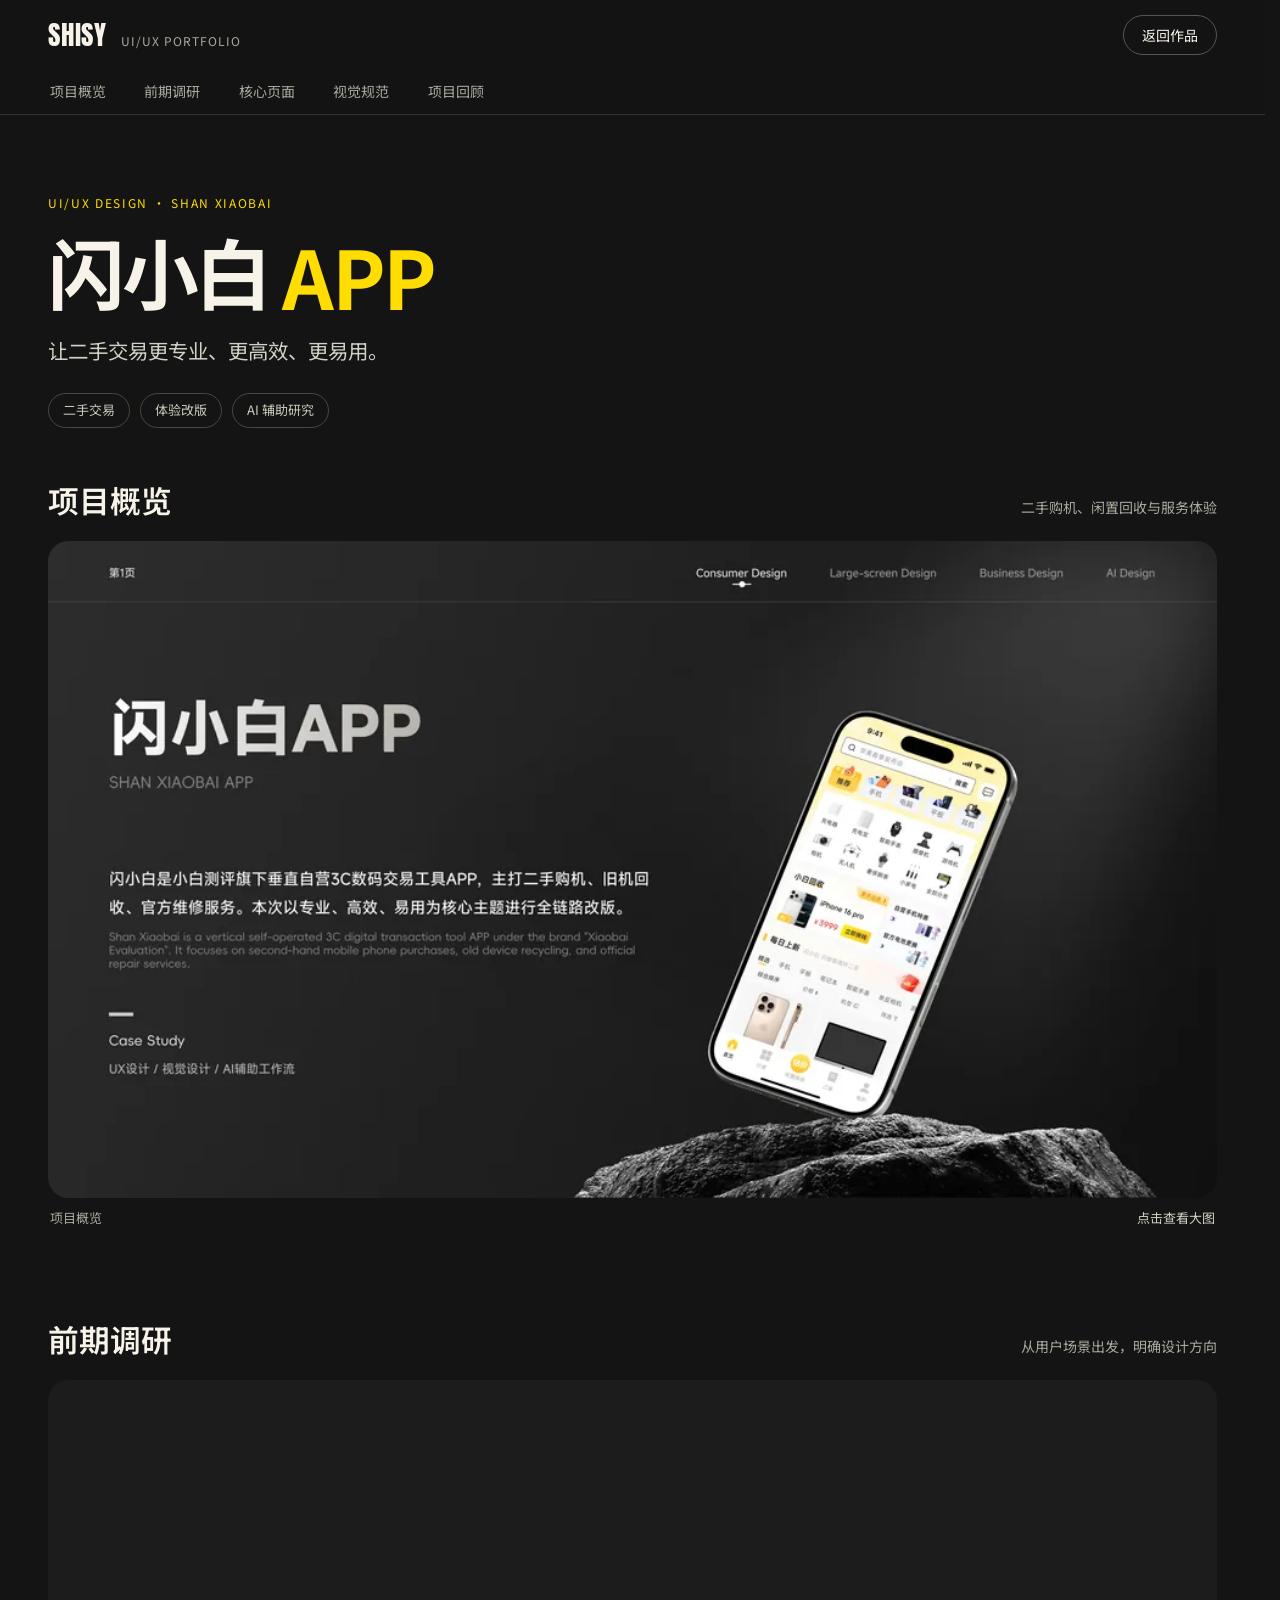
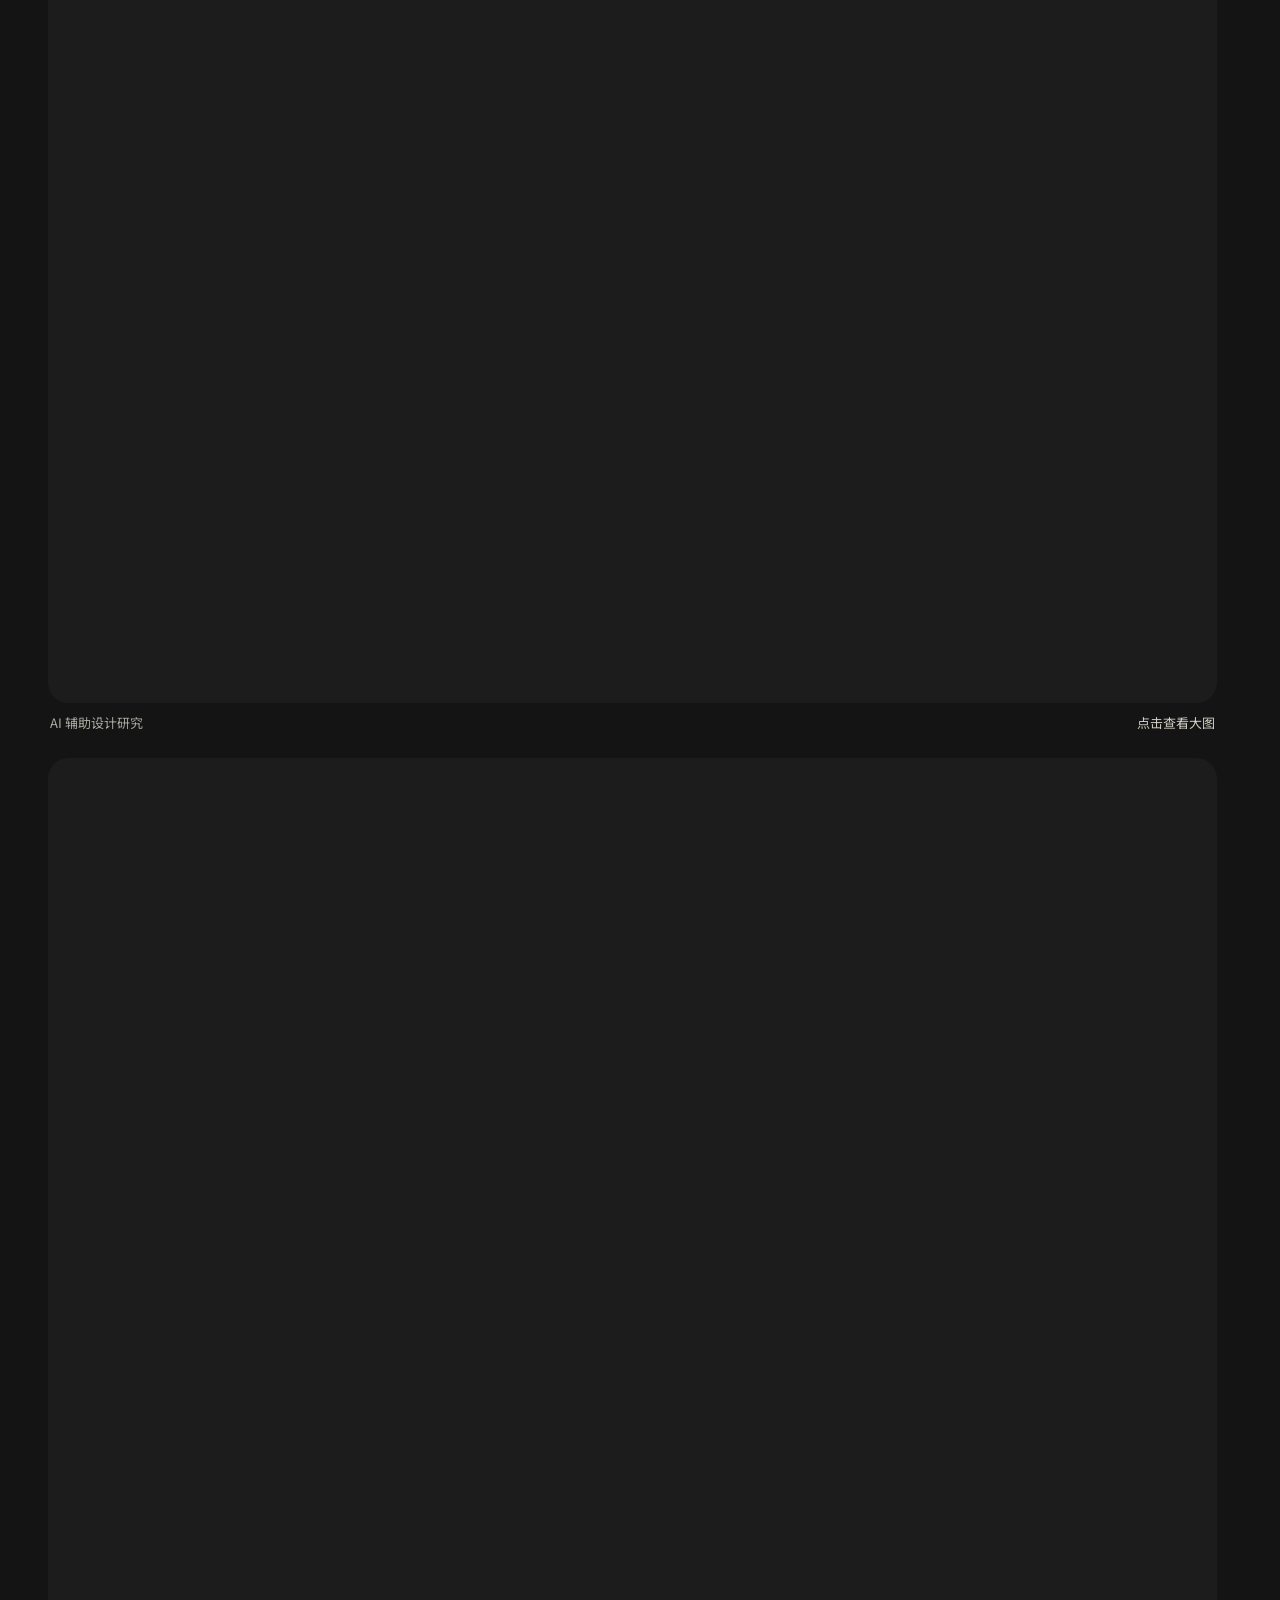
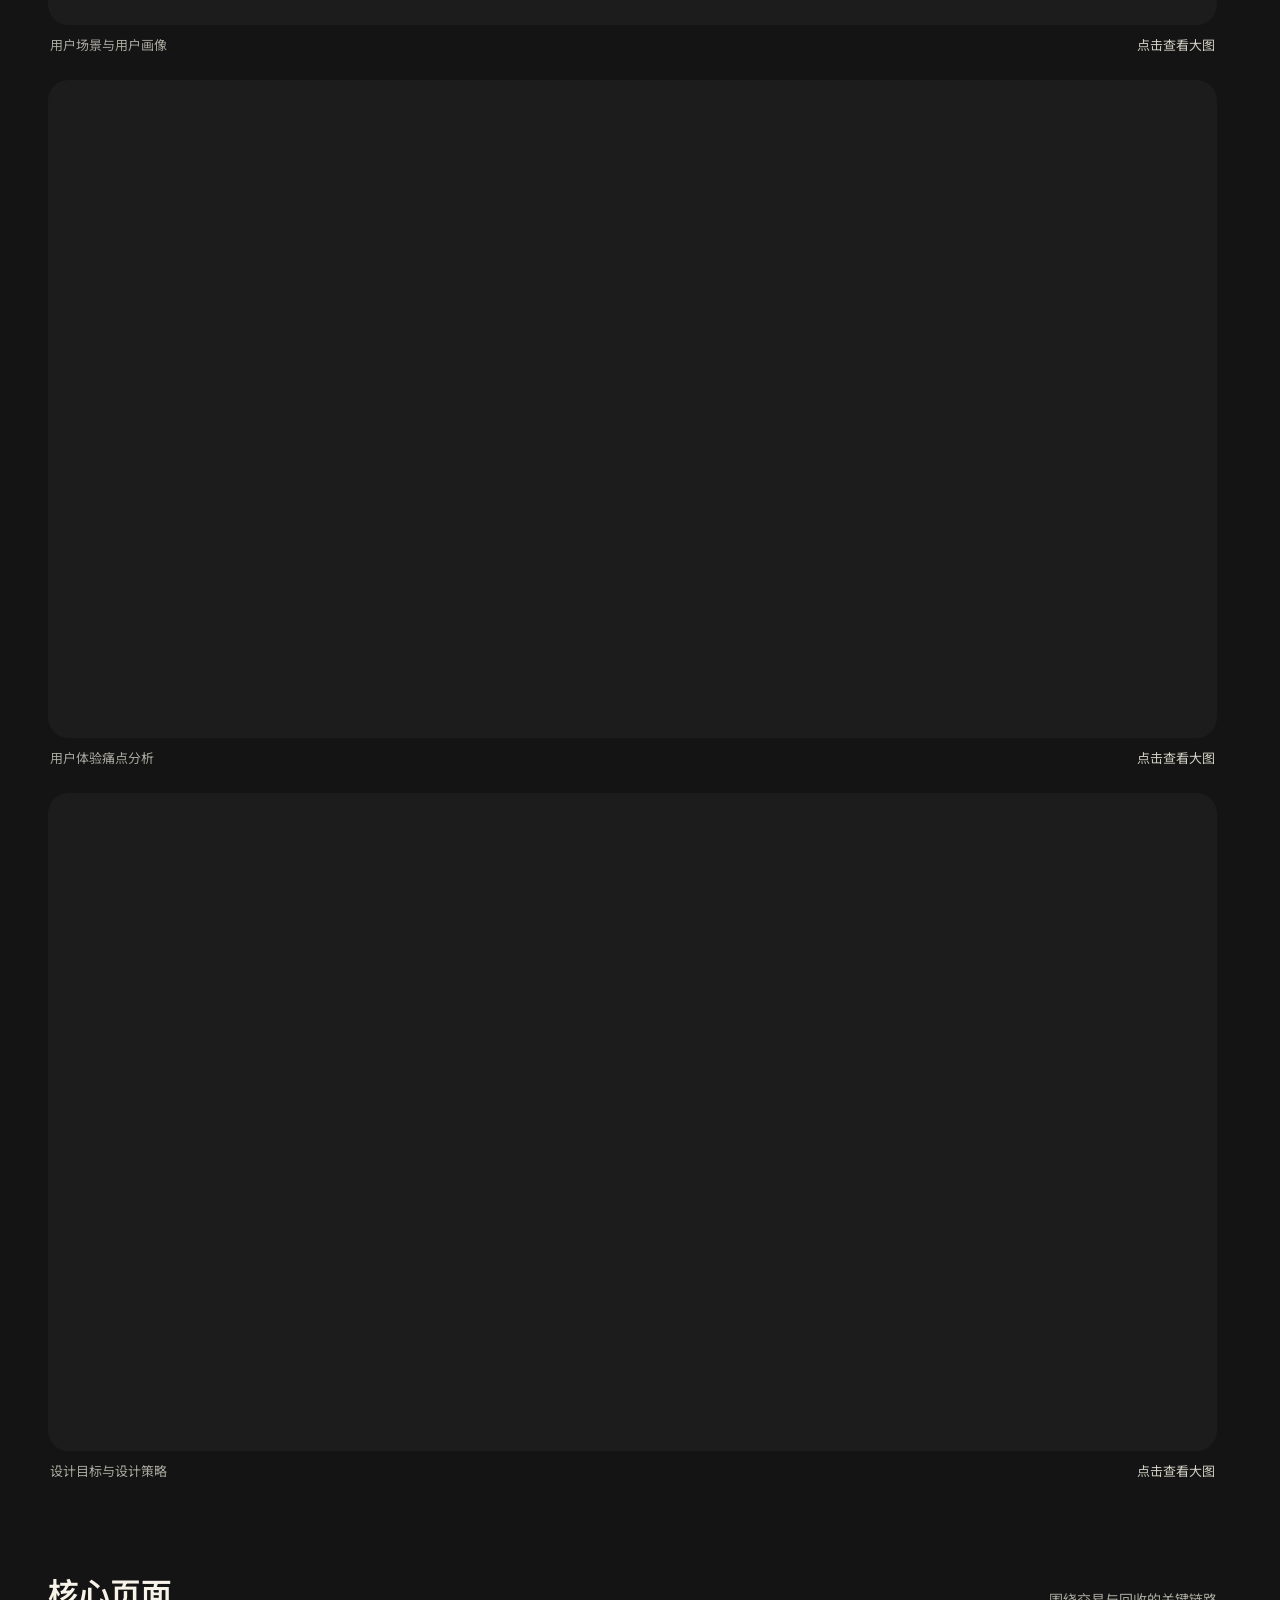
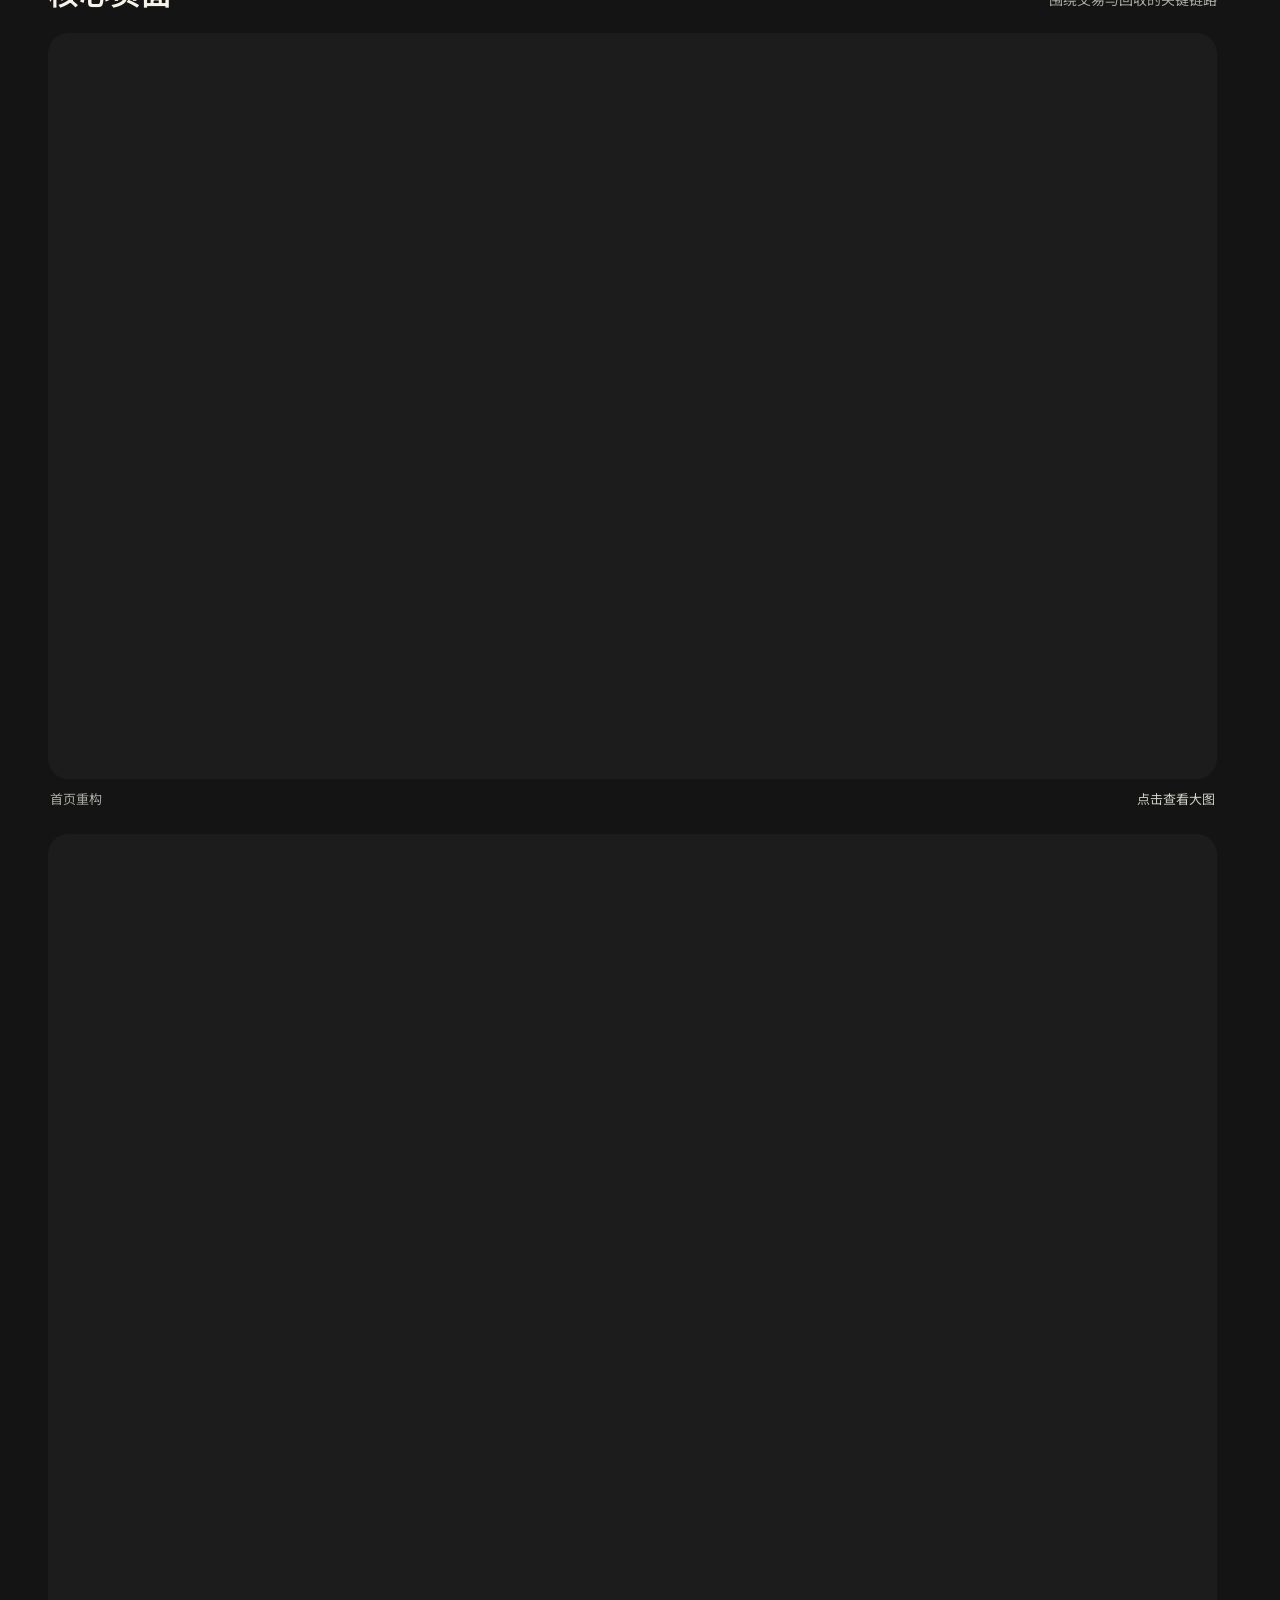
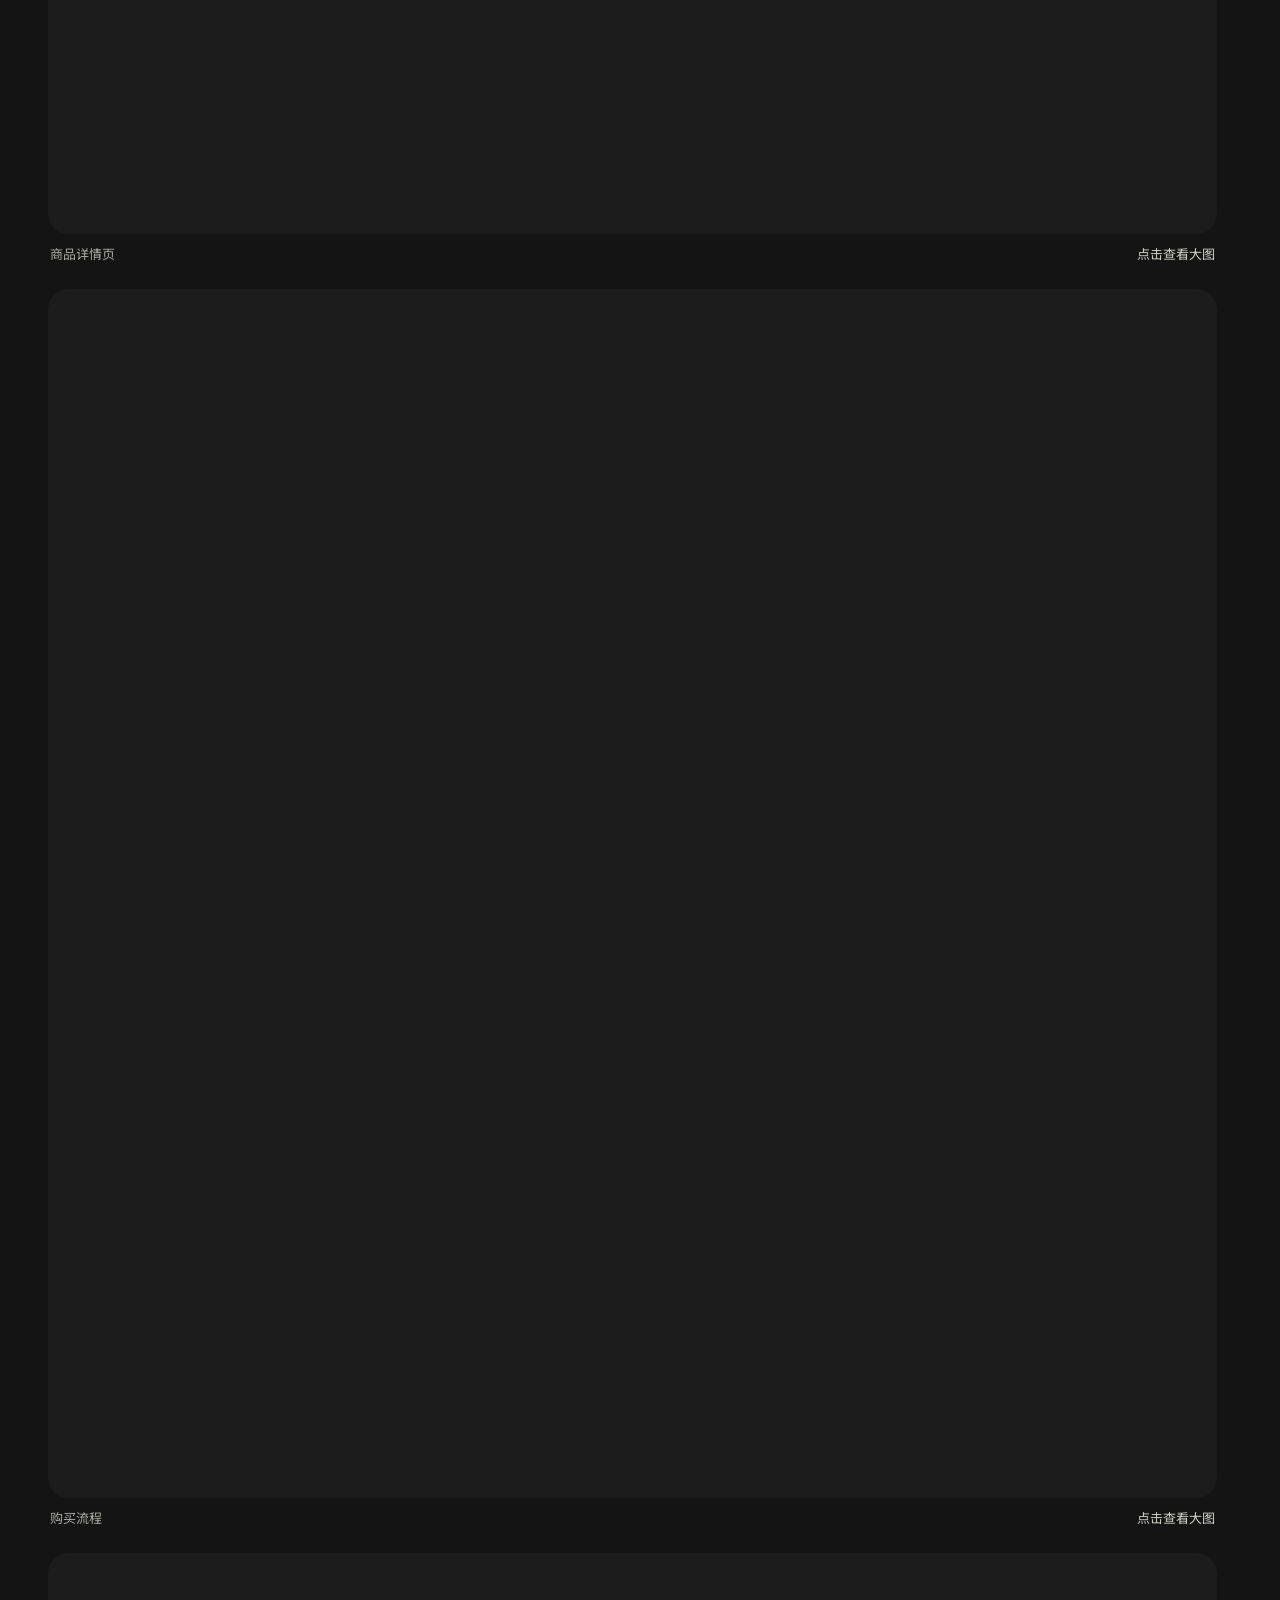
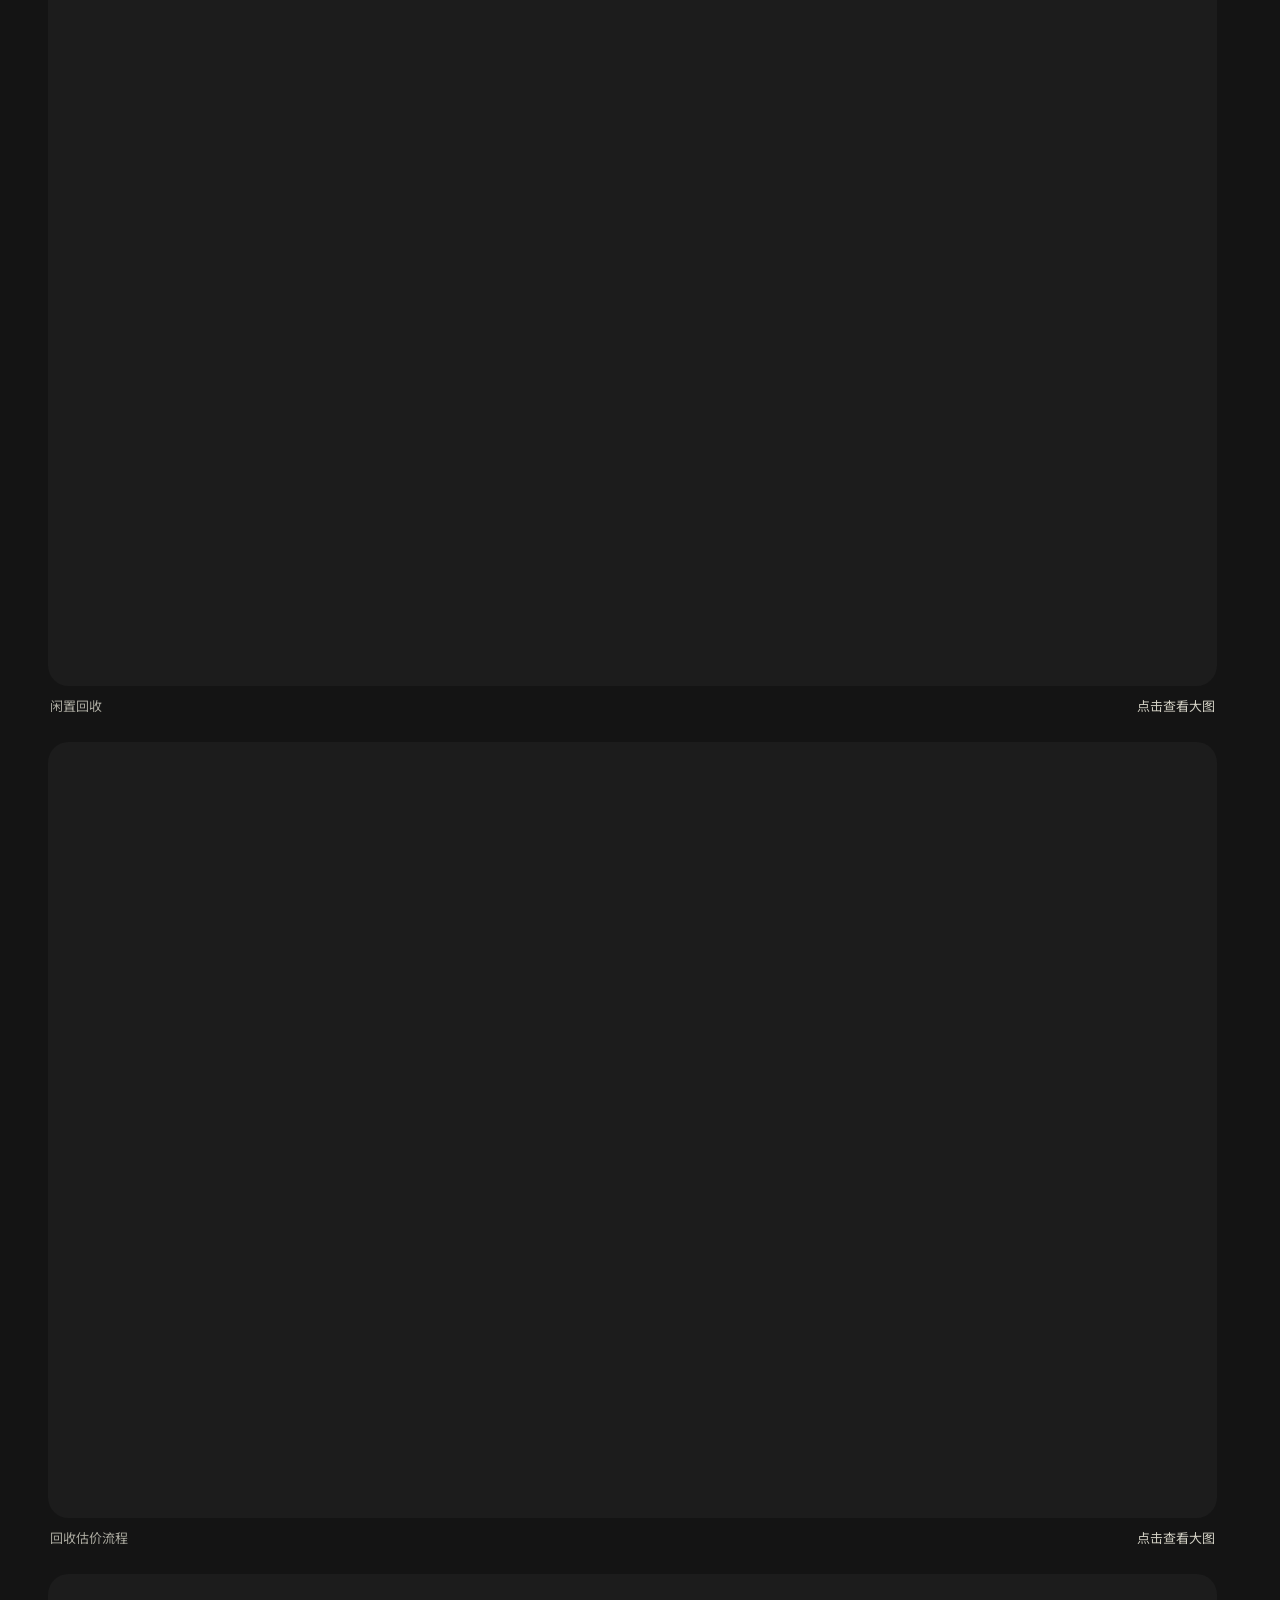
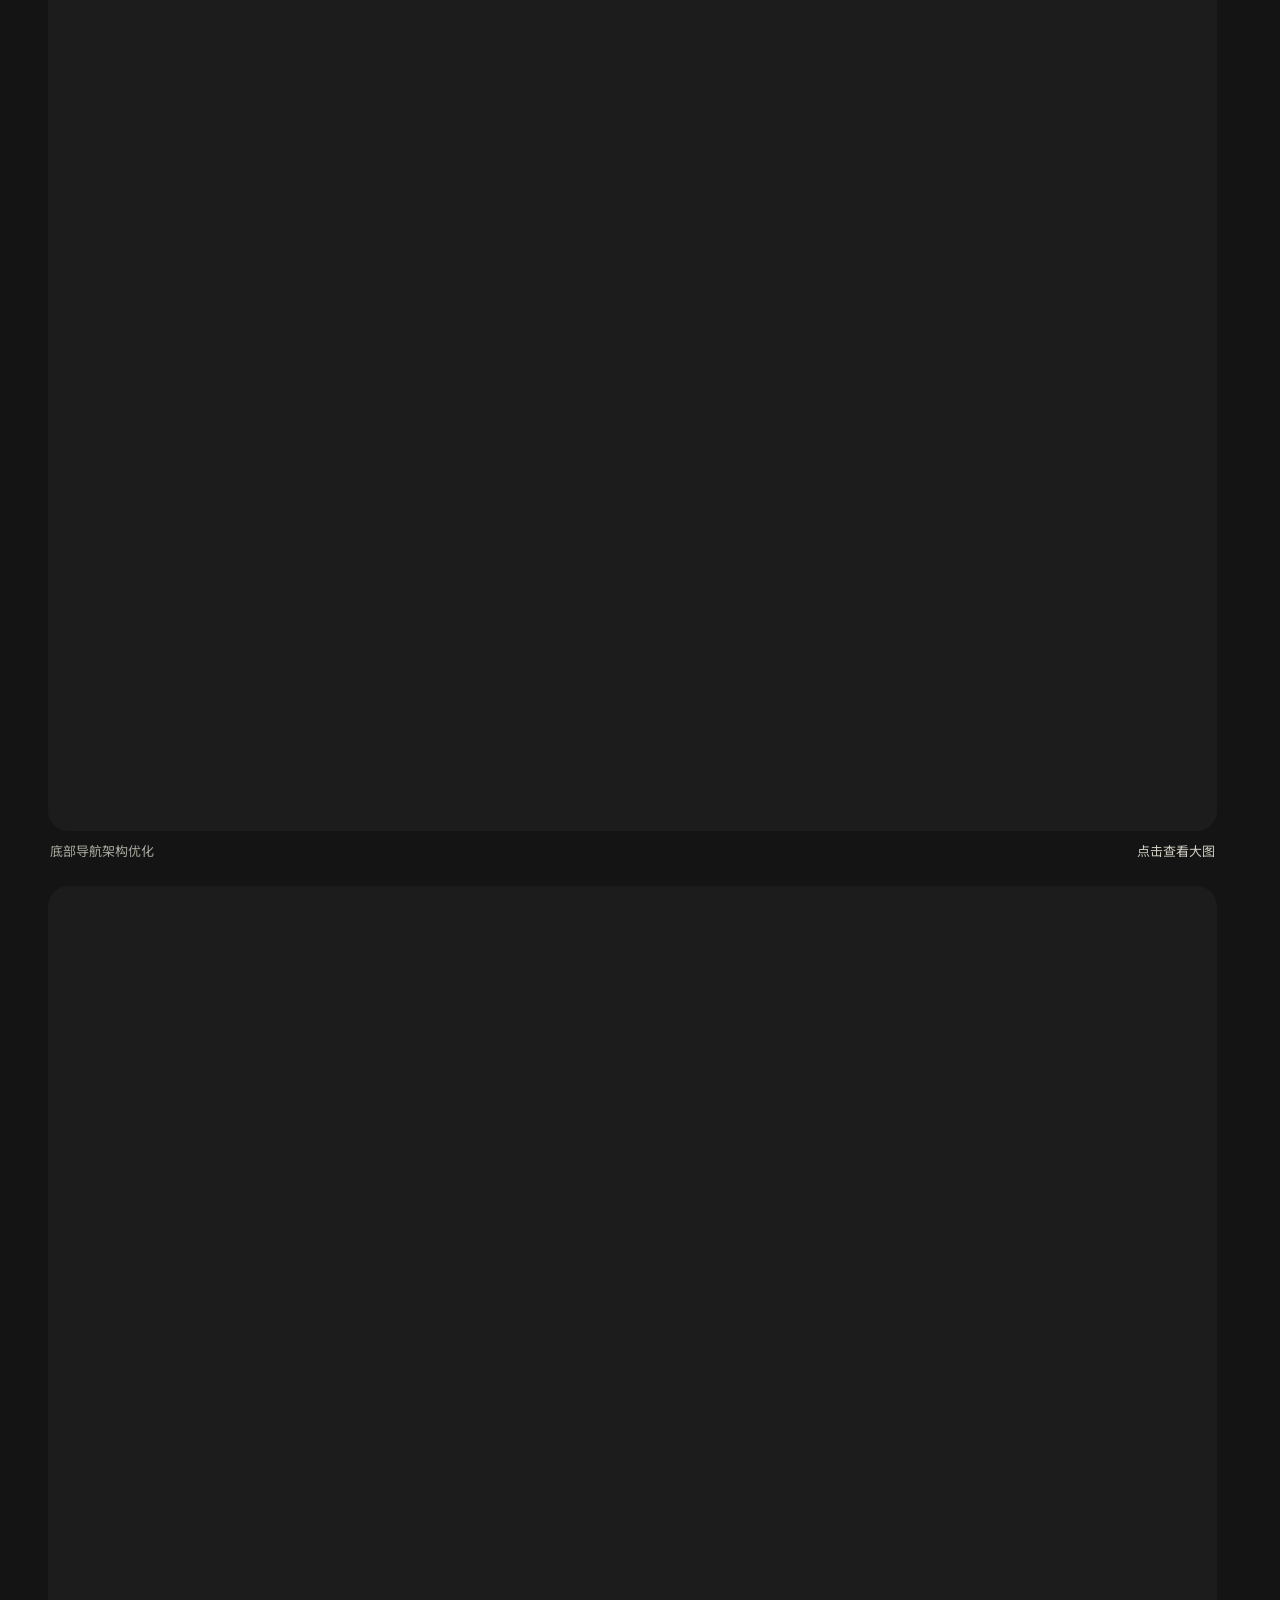
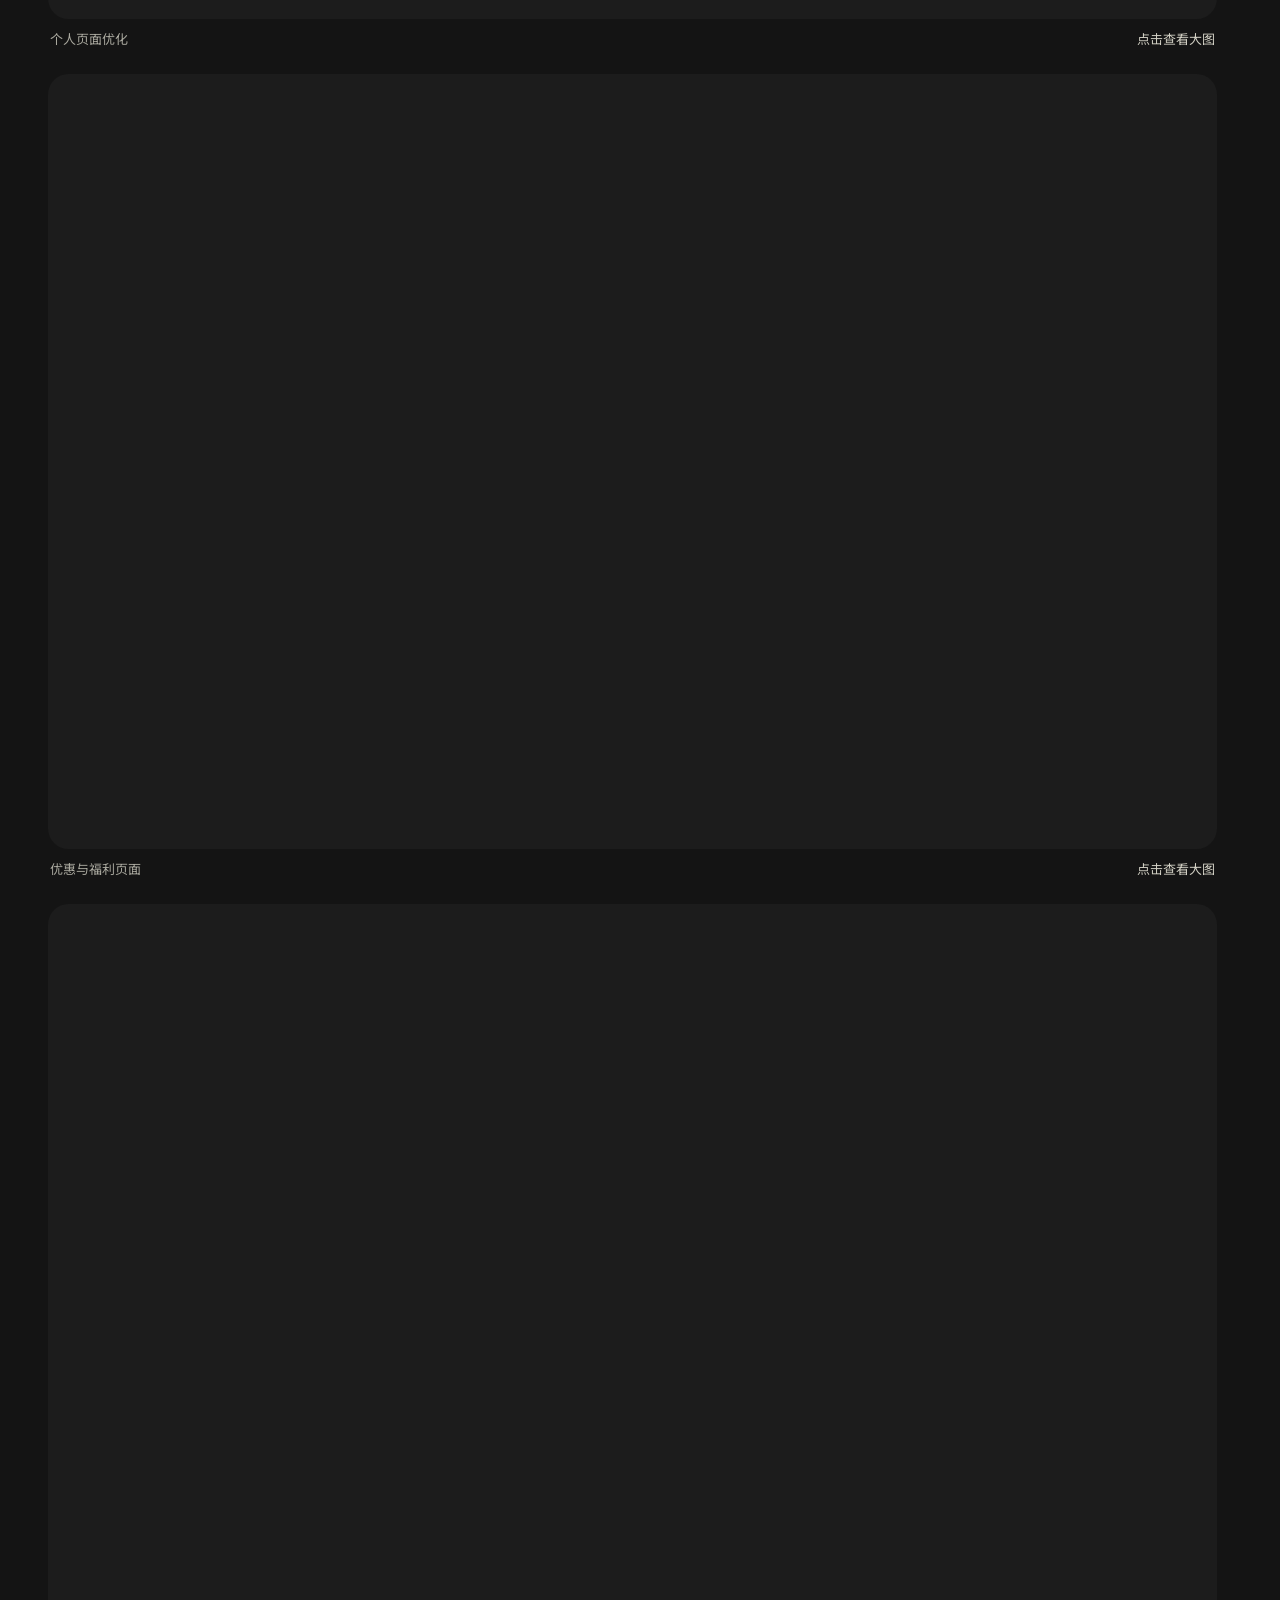
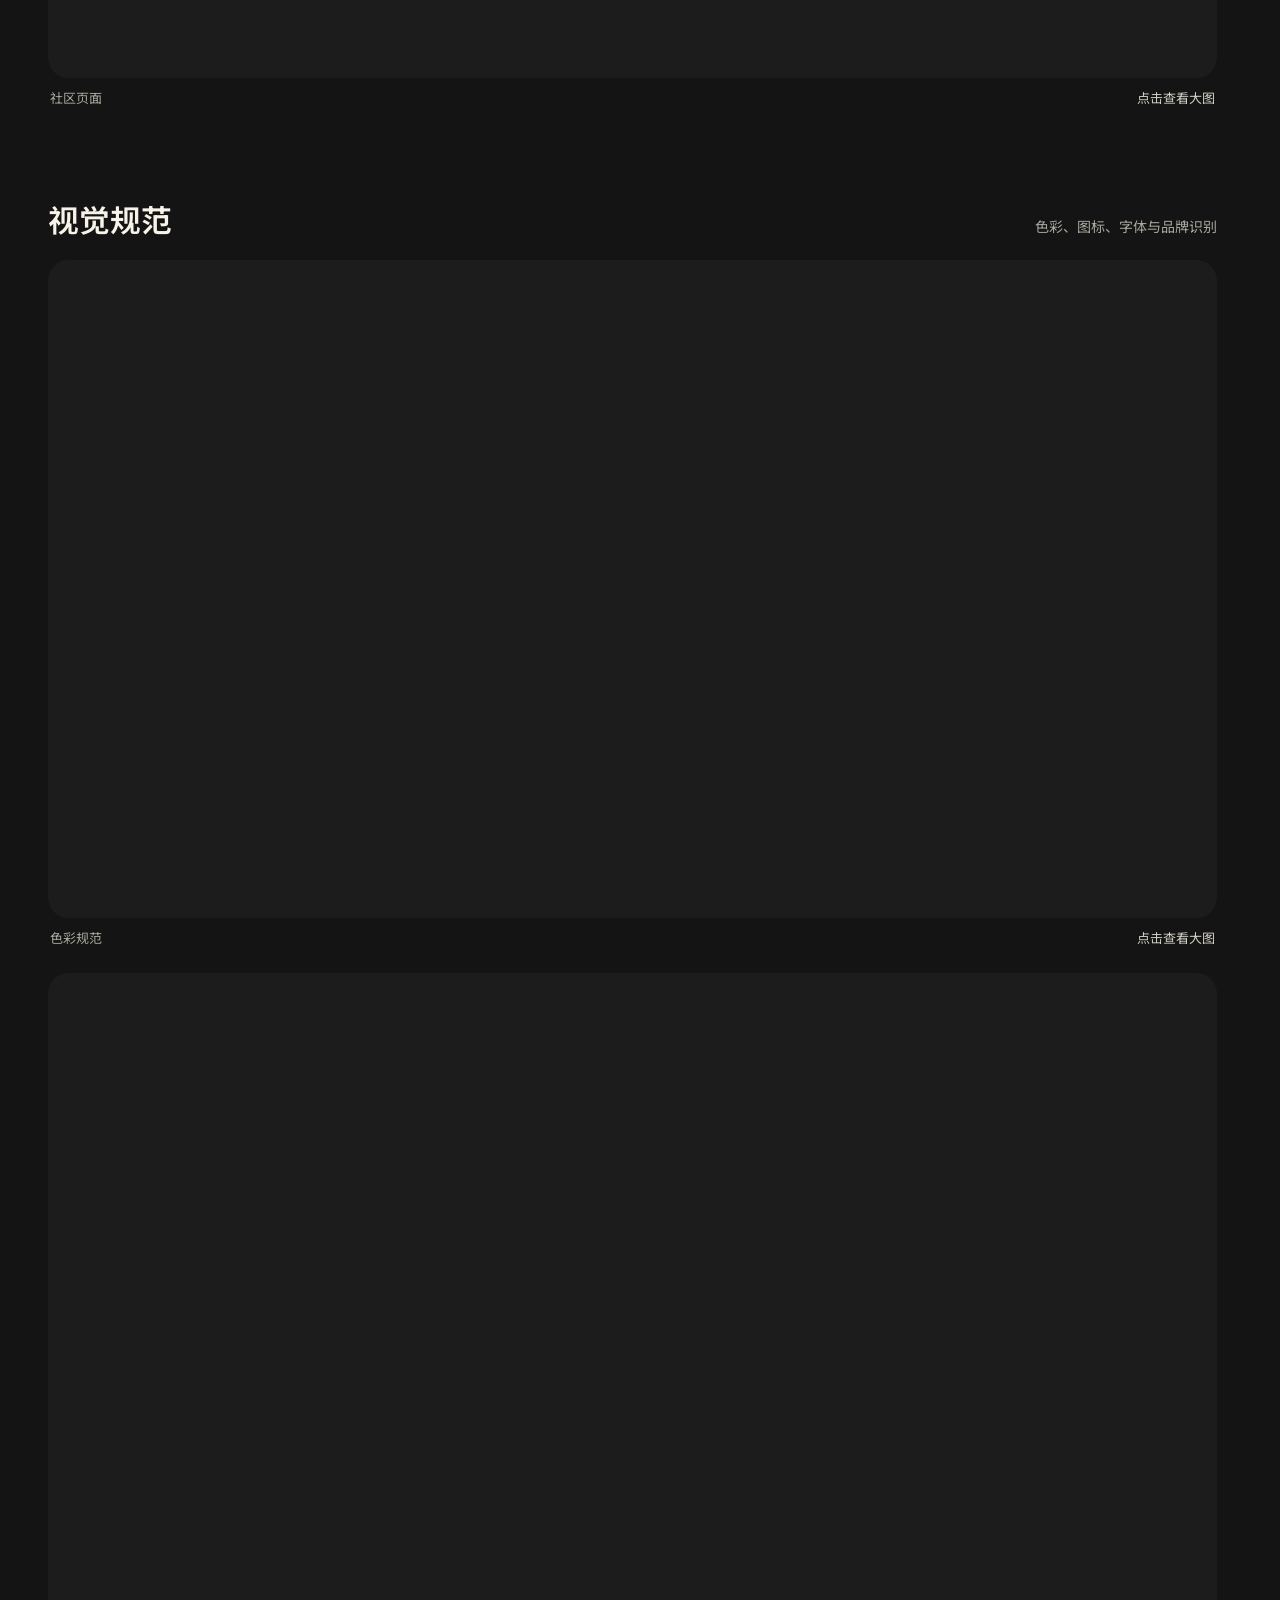
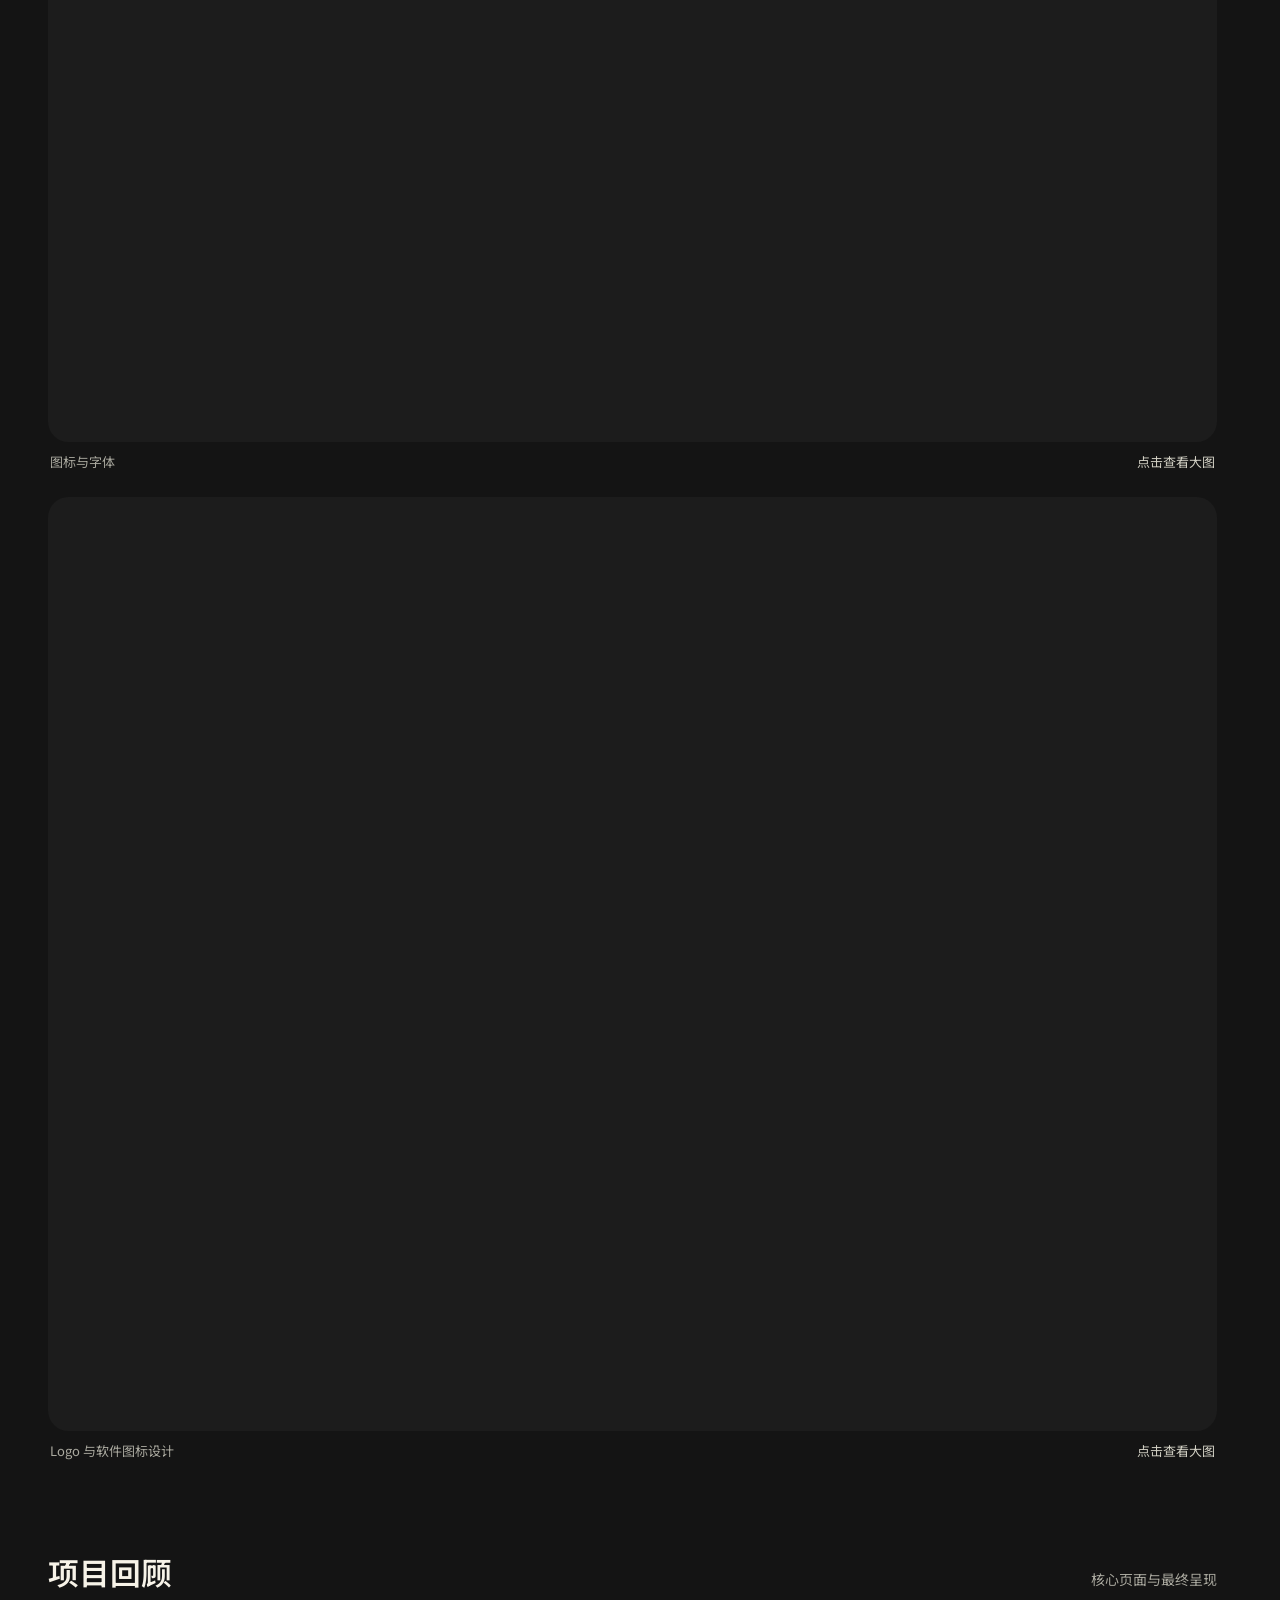
==== commit a6434aa6: "Refine case study chapter labels and APP title typography" ====
--- a/projects/shanxiaobai.html
+++ b/projects/shanxiaobai.html
@@ -8,7 +8,7 @@
   <title>闪小白 APP · 项目详情 — 石思雨作品集</title>
   <link rel="icon" href="data:image/svg+xml,%3Csvg xmlns='http://www.w3.org/2000/svg' viewBox='0 0 64 64'%3E%3Crect width='64' height='64' rx='16' fill='%23ffdd00'/%3E%3Ctext x='32' y='44' text-anchor='middle' font-size='40' font-weight='bold' fill='%23141414'%3ES%3C/text%3E%3C/svg%3E">
   <link rel="stylesheet" href="../assets/css/noto-sans-sc.css">
-  <link rel="stylesheet" href="../assets/css/project-detail.css?v=20261119-sxb1">
+  <link rel="stylesheet" href="../assets/css/project-detail.css?v=20261119-sxb3">
 </head>
 <body id="top">
   <a class="case-skip" href="#main-content">跳到作品内容</a>
@@ -19,8 +19,8 @@
     </div>
     <nav class="case-nav case-container" aria-label="项目章节">
       <a href="#overview">项目概览</a>
-      <a href="#research">研究与策略</a>
-      <a href="#experience">核心体验</a>
+      <a href="#research">前期调研</a>
+      <a href="#experience">核心页面</a>
       <a href="#visual">视觉规范</a>
       <a href="#recap">项目回顾</a>
     </nav>
@@ -42,7 +42,7 @@
       </figure>
     </section>
     <section class="case-chapter" id="research" aria-labelledby="heading-research">
-      <div class="case-chapter__heading"><h2 id="heading-research">研究与策略</h2><p>从用户场景出发，明确设计方向</p></div>
+      <div class="case-chapter__heading"><h2 id="heading-research">前期调研</h2><p>从用户场景出发，明确设计方向</p></div>
       <figure class="case-slide">
         <a class="case-slide__open" href="../assets/projects/shanxiaobai/05-full.webp" target="_blank" rel="noopener" data-gallery-index="1" data-title="AI 辅助设计研究" aria-label="放大查看：AI 辅助设计研究">
           <img src="../assets/projects/shanxiaobai/05-large.webp" srcset="../assets/projects/shanxiaobai/05-small.webp 960w, ../assets/projects/shanxiaobai/05-large.webp 1920w" sizes="(max-width: 720px) calc(100vw - 32px), (max-width: 1440px) 92vw, 1320px" width="1920" height="1516" alt="闪小白 APP：AI 辅助设计研究作品展示" loading="lazy" decoding="async">
@@ -69,7 +69,7 @@
       </figure>
     </section>
     <section class="case-chapter" id="experience" aria-labelledby="heading-experience">
-      <div class="case-chapter__heading"><h2 id="heading-experience">核心体验</h2><p>围绕交易与回收的关键链路</p></div>
+      <div class="case-chapter__heading"><h2 id="heading-experience">核心页面</h2><p>围绕交易与回收的关键链路</p></div>
       <figure class="case-slide">
         <a class="case-slide__open" href="../assets/projects/shanxiaobai/09-full.webp" target="_blank" rel="noopener" data-gallery-index="5" data-title="首页重构" aria-label="放大查看：首页重构">
           <img src="../assets/projects/shanxiaobai/09-large.webp" srcset="../assets/projects/shanxiaobai/09-small.webp 960w, ../assets/projects/shanxiaobai/09-large.webp 1920w" sizes="(max-width: 720px) calc(100vw - 32px), (max-width: 1440px) 92vw, 1320px" width="1920" height="1226" alt="闪小白 APP：首页重构作品展示" loading="lazy" decoding="async">
@@ -172,6 +172,6 @@
       <a class="viewer__save" download>保存图片</a>
     </div>
   </dialog>
-  <script src="../assets/js/project-detail.js?v=20261119-sxb1" defer></script>
+  <script src="../assets/js/project-detail.js?v=20261119-sxb2" defer></script>
 </body>
 </html>
--- a/assets/css/project-detail.css
+++ b/assets/css/project-detail.css
@@ -36,7 +36,7 @@
 .case-intro { padding-block: clamp(38px, 6vw, 80px) clamp(30px, 4vw, 50px); }
 .case-intro__eyebrow { display: block; margin-bottom: 12px; color: var(--case-yellow); font-size: 12px; letter-spacing: .14em; }
 .case-intro h1 { margin: 0 0 16px; font-size: clamp(38px, 6vw, 80px); line-height: 1.2; letter-spacing: -.045em; font-weight: 700; }
-.case-intro h1 span { color: var(--case-yellow); font-family: 'Anton', sans-serif; font-weight: 400; letter-spacing: -.02em; }
+.case-intro h1 span { color: var(--case-yellow); font-family: var(--case-font); font-weight: 700; font-size: 1.05em; line-height: 1; vertical-align: -.08em; letter-spacing: -.03em; }
 .case-intro__lead { max-width: 760px; margin: 0; font-size: clamp(17px, 1.6vw, 22px); color: #d3d1c5; }
 .case-tags { display: flex; flex-wrap: wrap; gap: 10px; margin-top: 24px; }
 .case-tags span { padding: 5px 14px; border: 1px solid #48483e; border-radius: 999px; font-size: 13px; color: #cac8ba; }
@@ -66,7 +66,7 @@
 .viewer button:disabled { opacity: .35; cursor: default; }
 .viewer__stage { position: relative; flex: 1; min-height: 0; overflow: auto; display: grid; place-items: center; padding: 16px; overscroll-behavior: contain; }
 .viewer__image { display: block; max-width: 100%; max-height: calc(100dvh - 210px); width: auto; height: auto; }
-.viewer.is-zoomed .viewer__stage { display: block; cursor: grab; }
+.viewer.is-zoomed .viewer__stage { display: block; place-items: start; cursor: grab; }
 .viewer.is-zoomed .viewer__image { max-width: none; max-height: none; width: 1920px; }
 .viewer.is-dragging .viewer__stage { cursor: grabbing; }
 .viewer__footer { display: flex; align-items: center; justify-content: space-between; flex-wrap: wrap; gap: 10px 20px; padding: 12px 18px; border-top: 1px solid #39392f; }
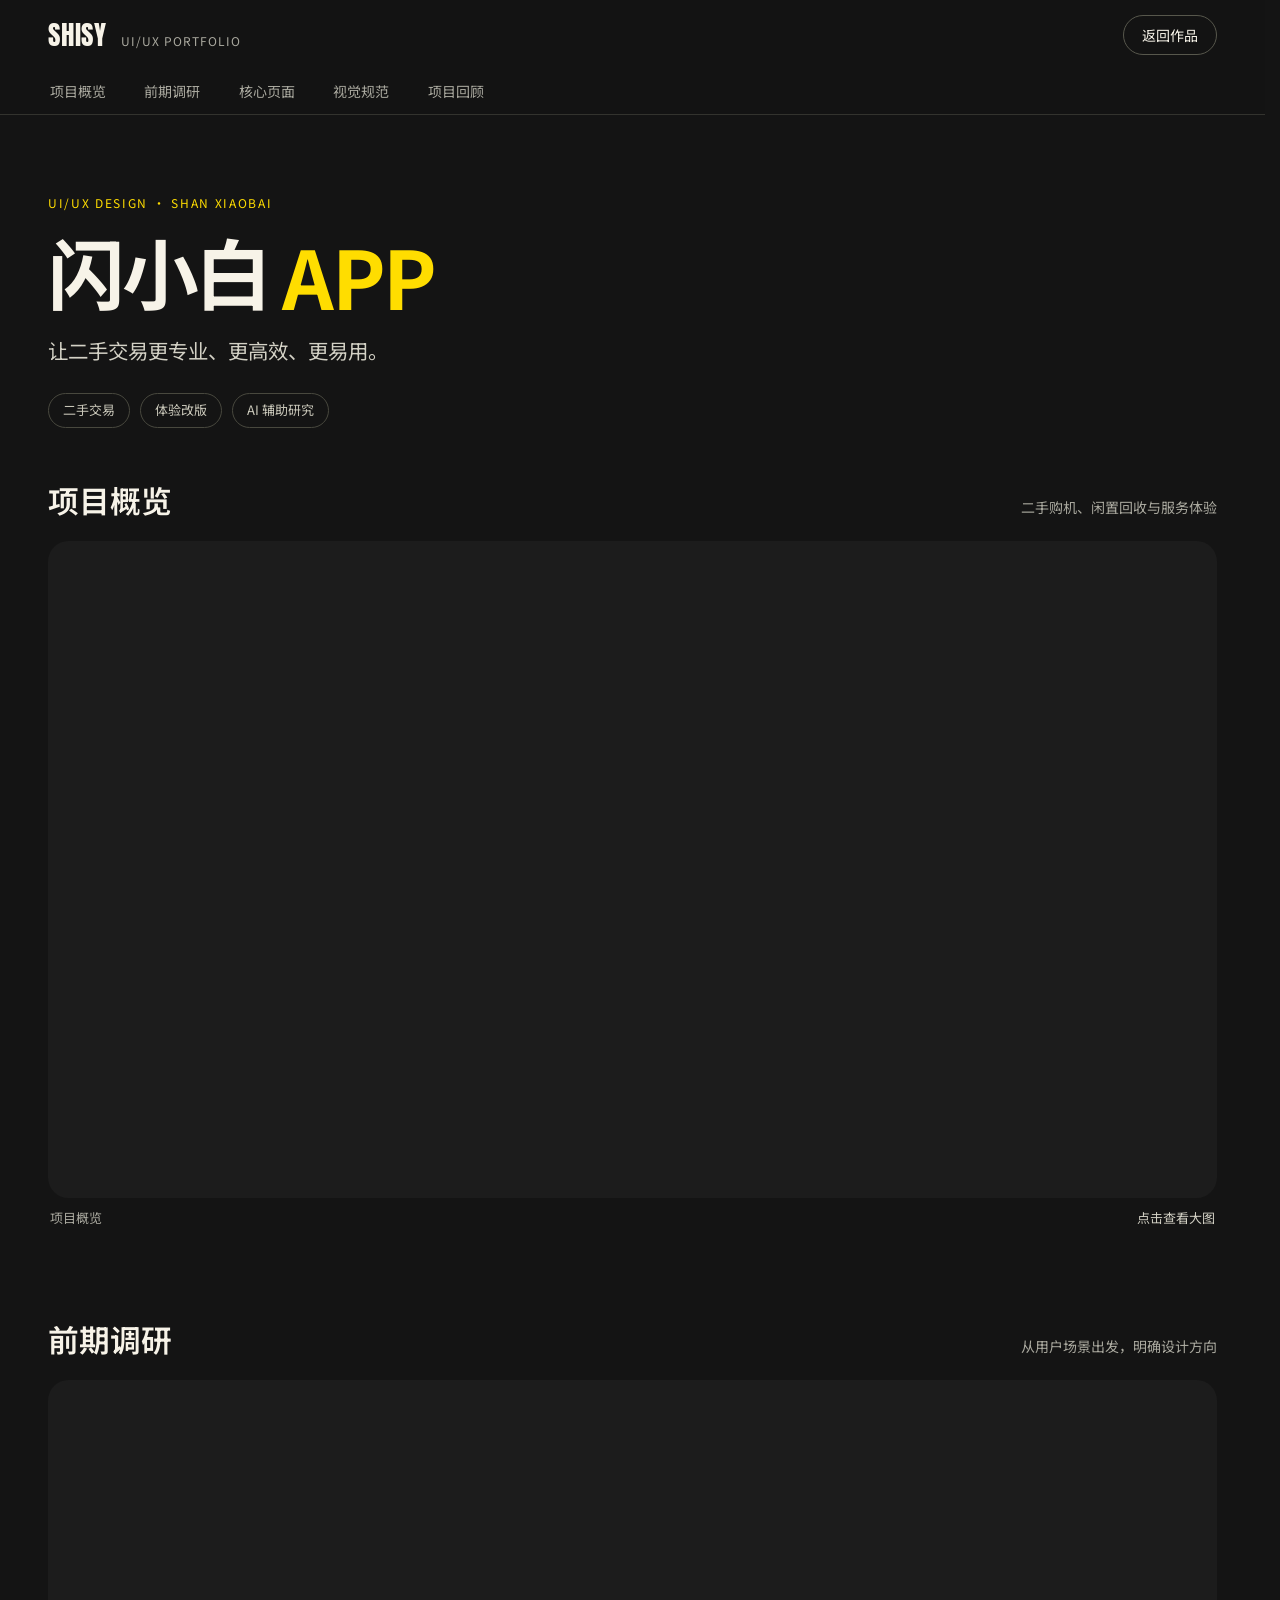
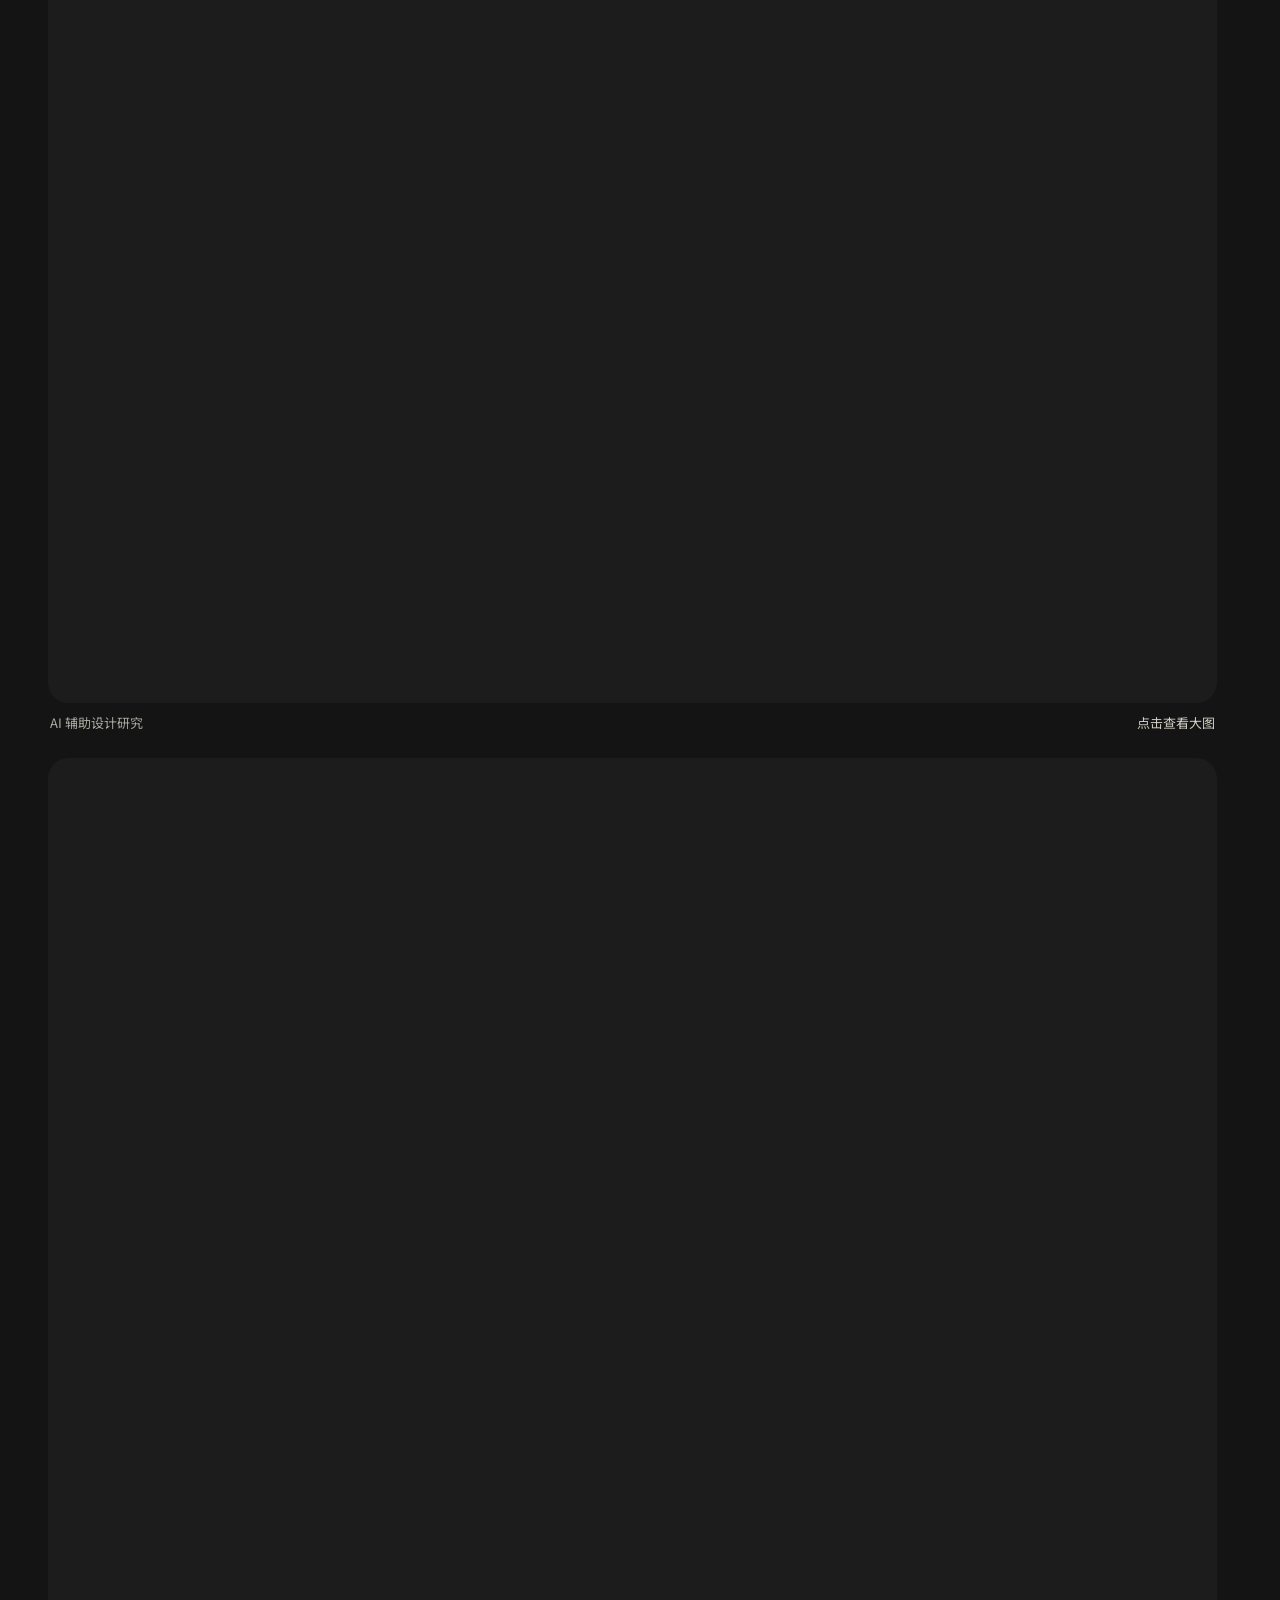
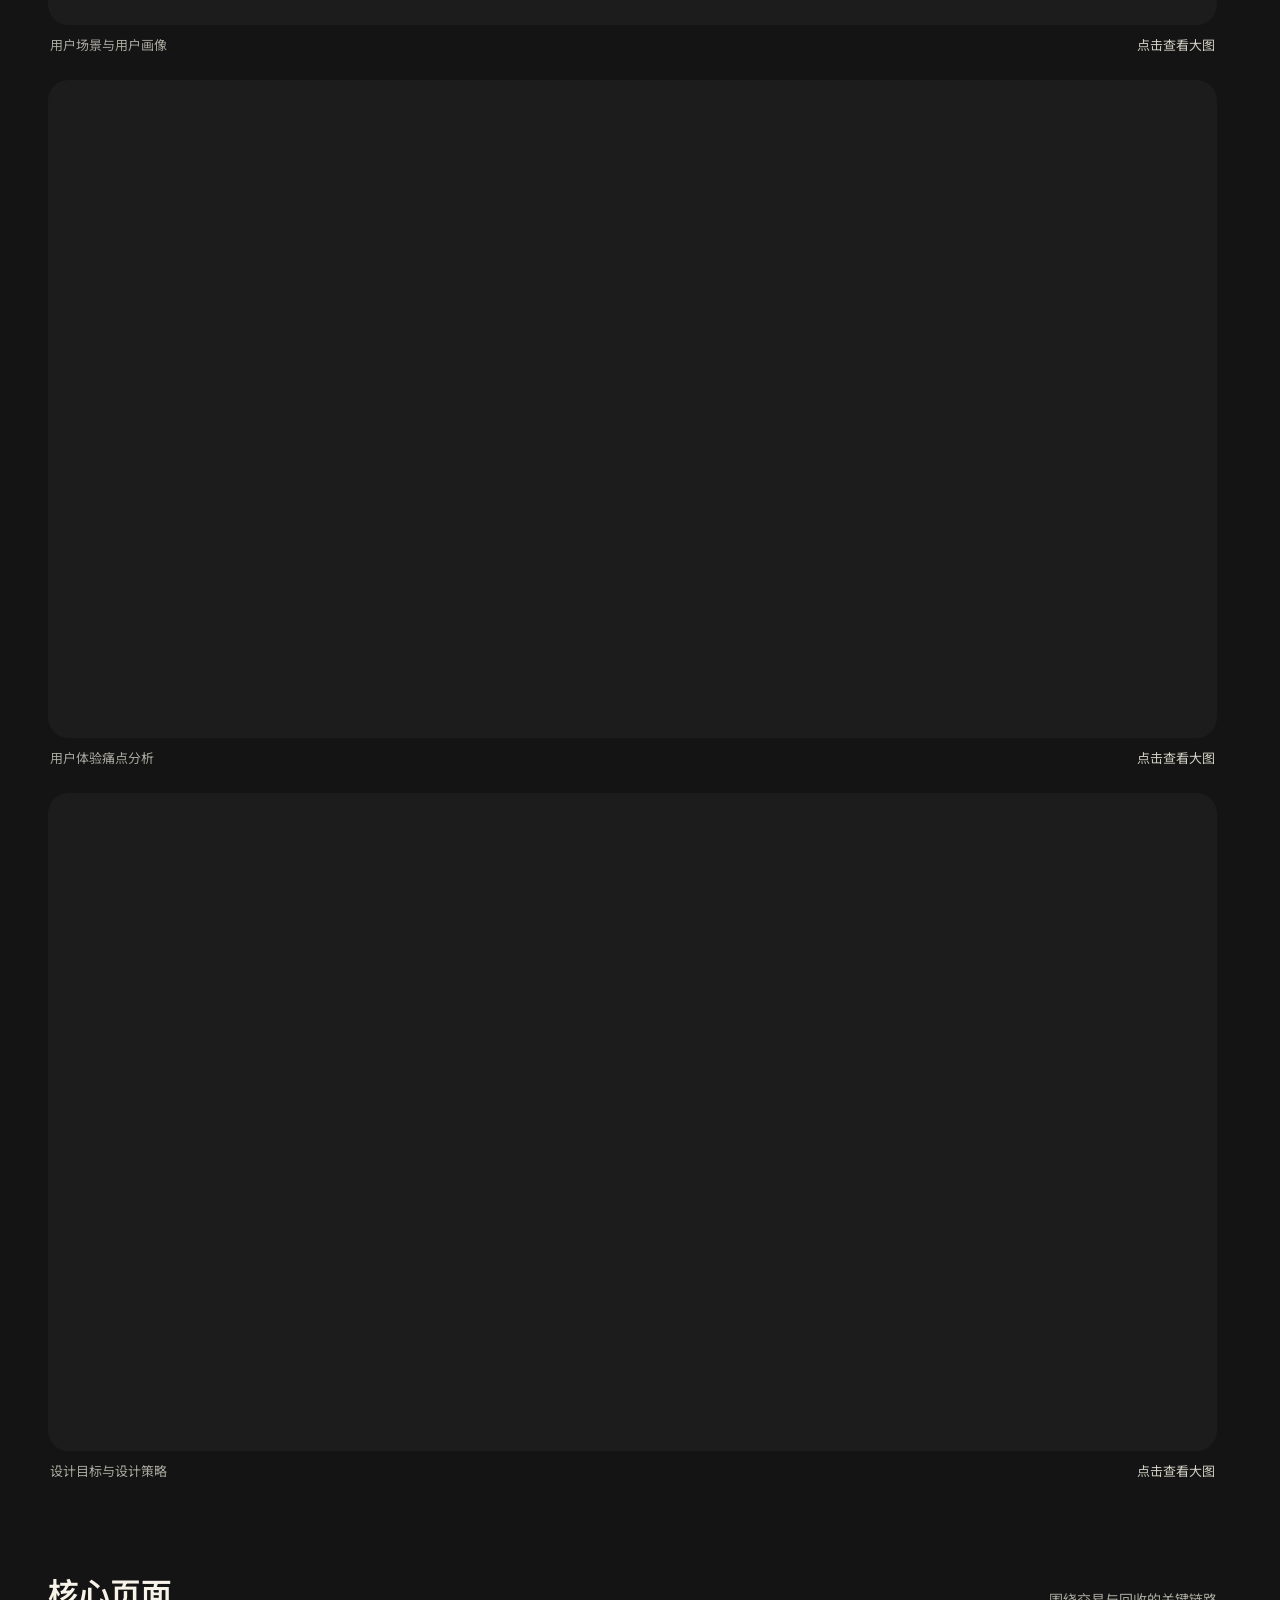
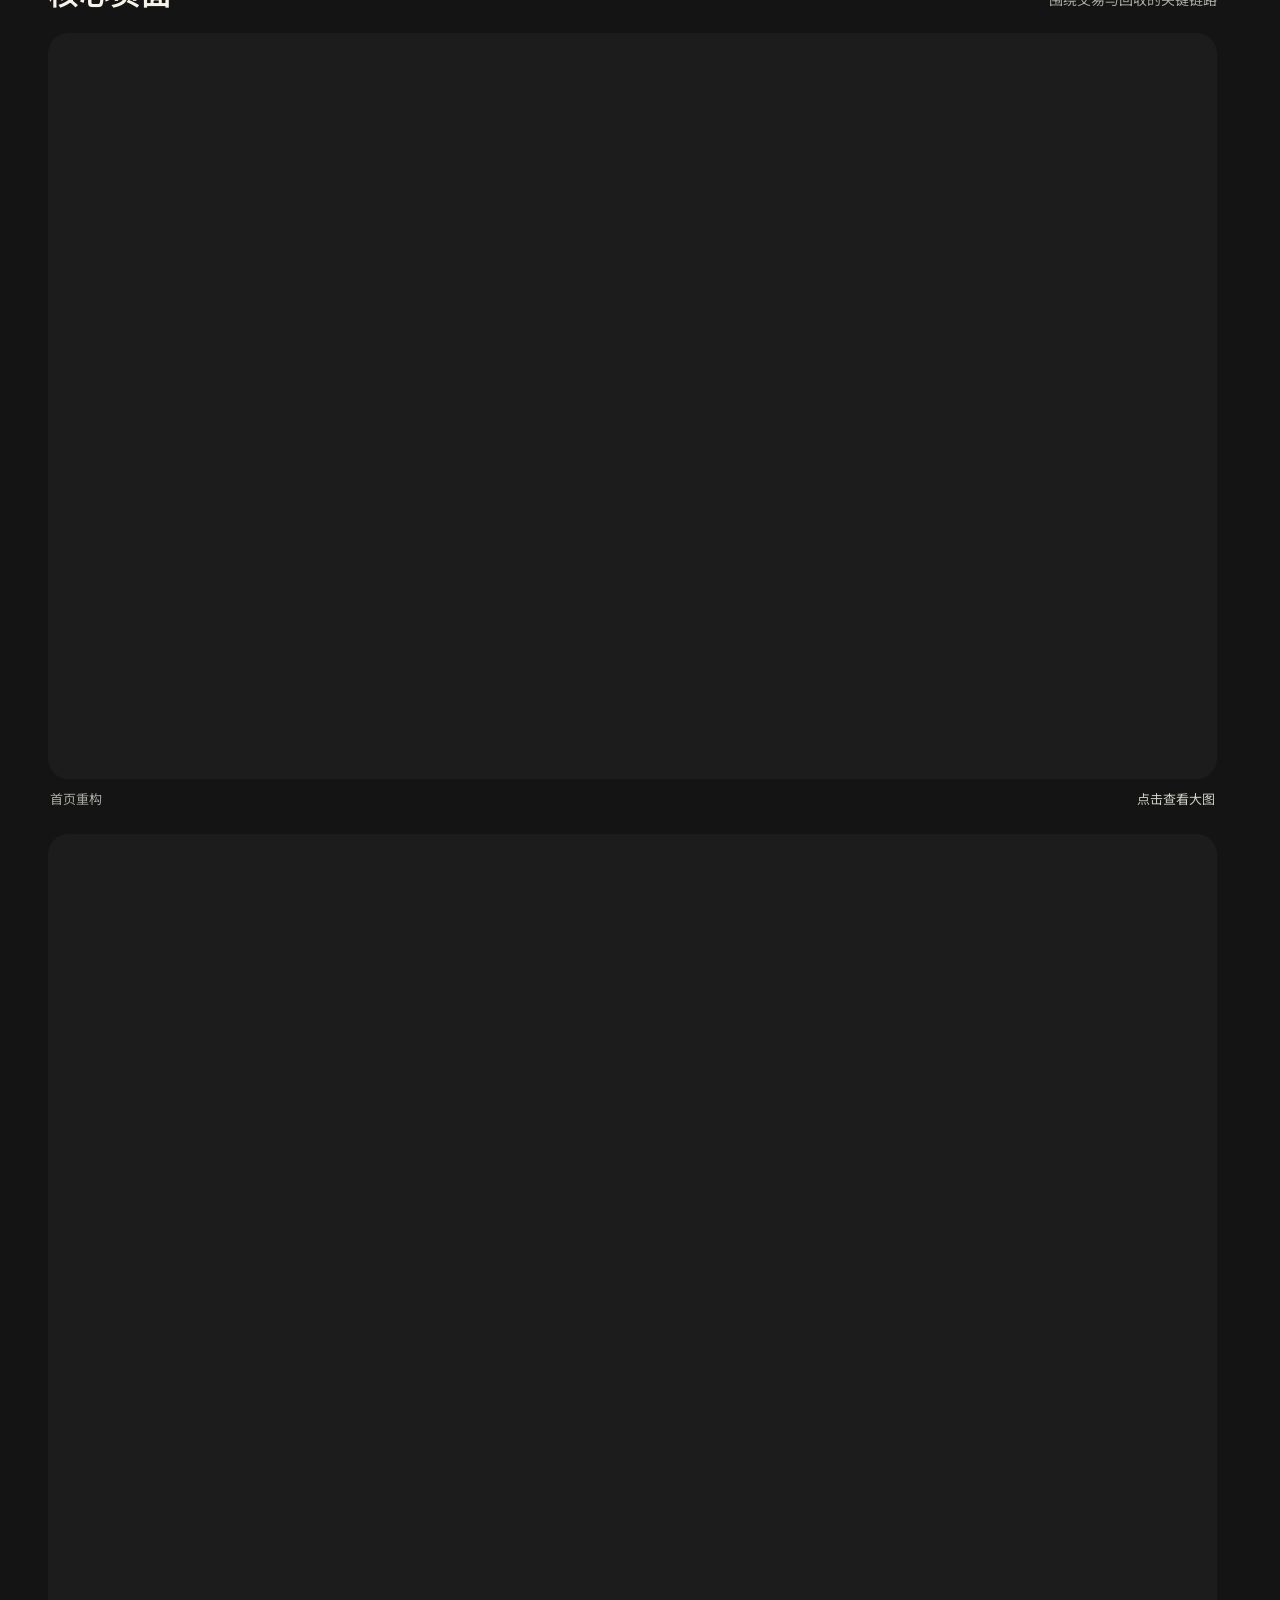
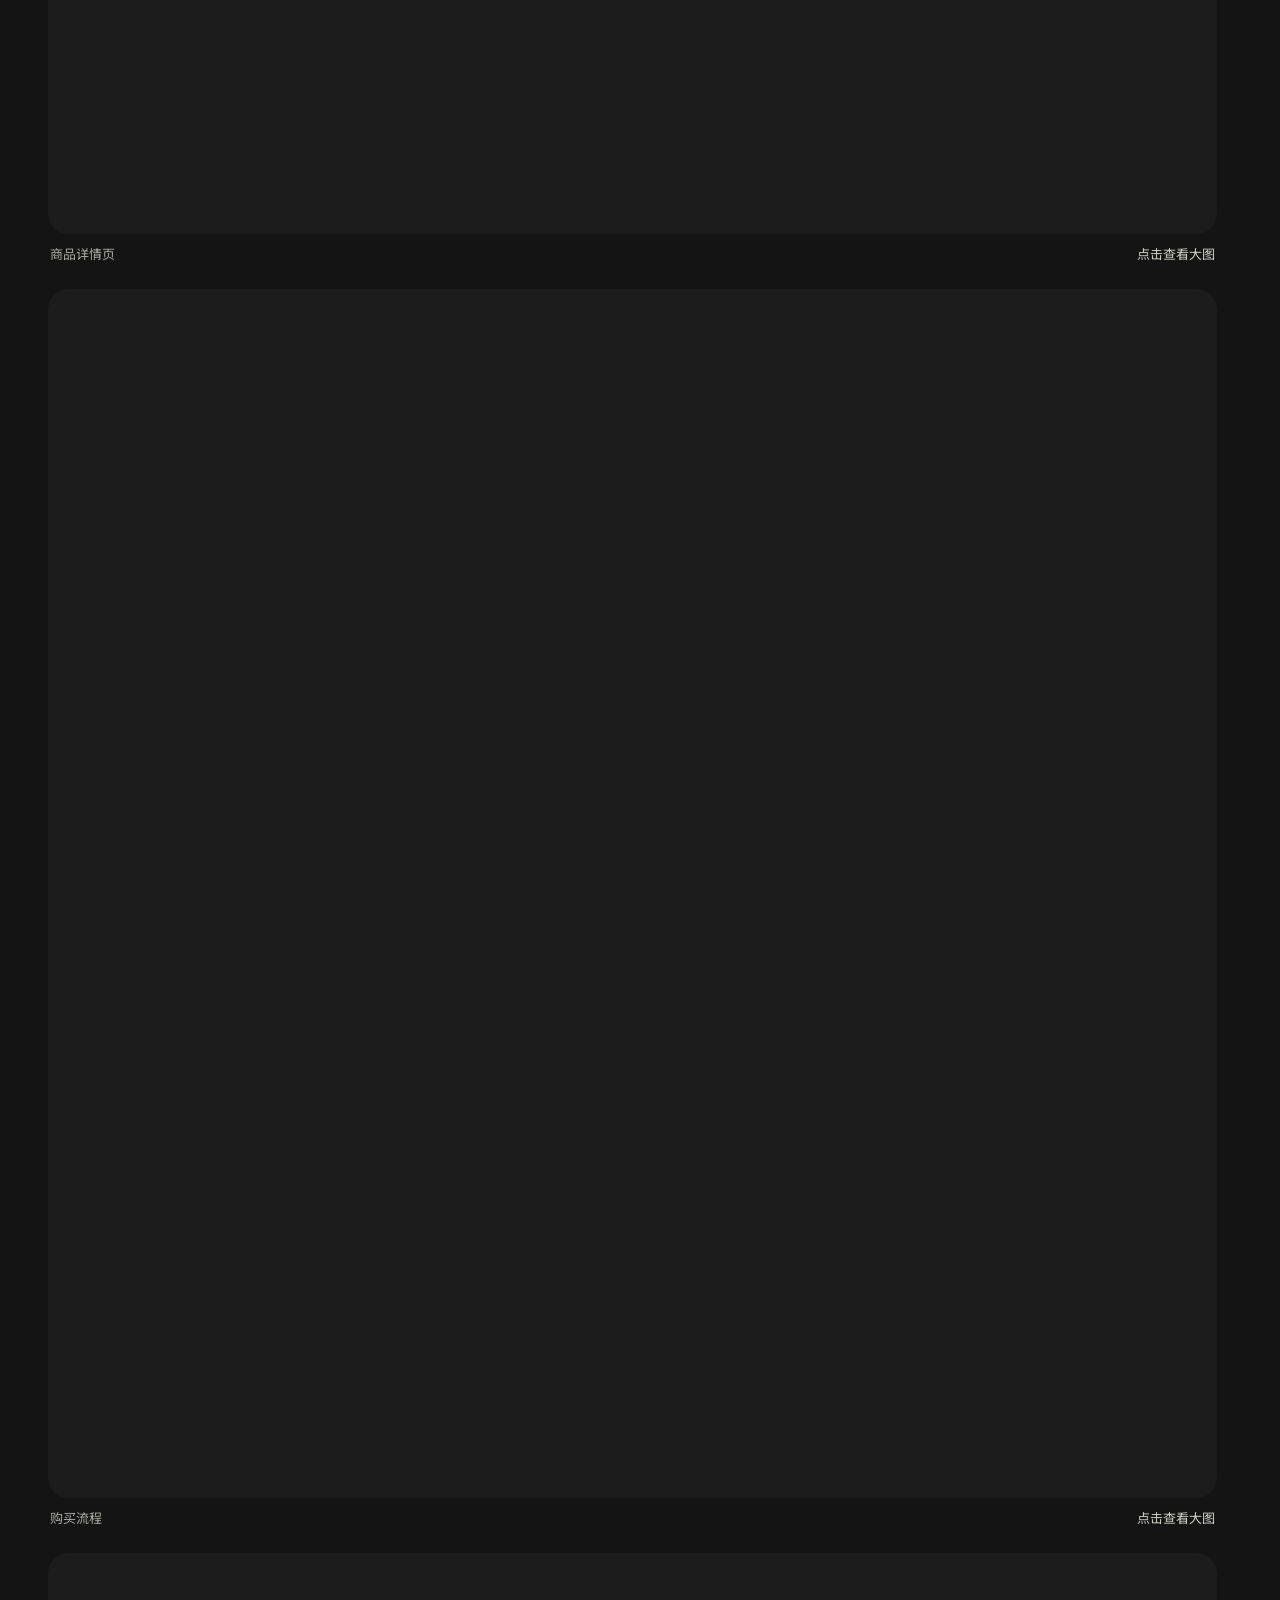
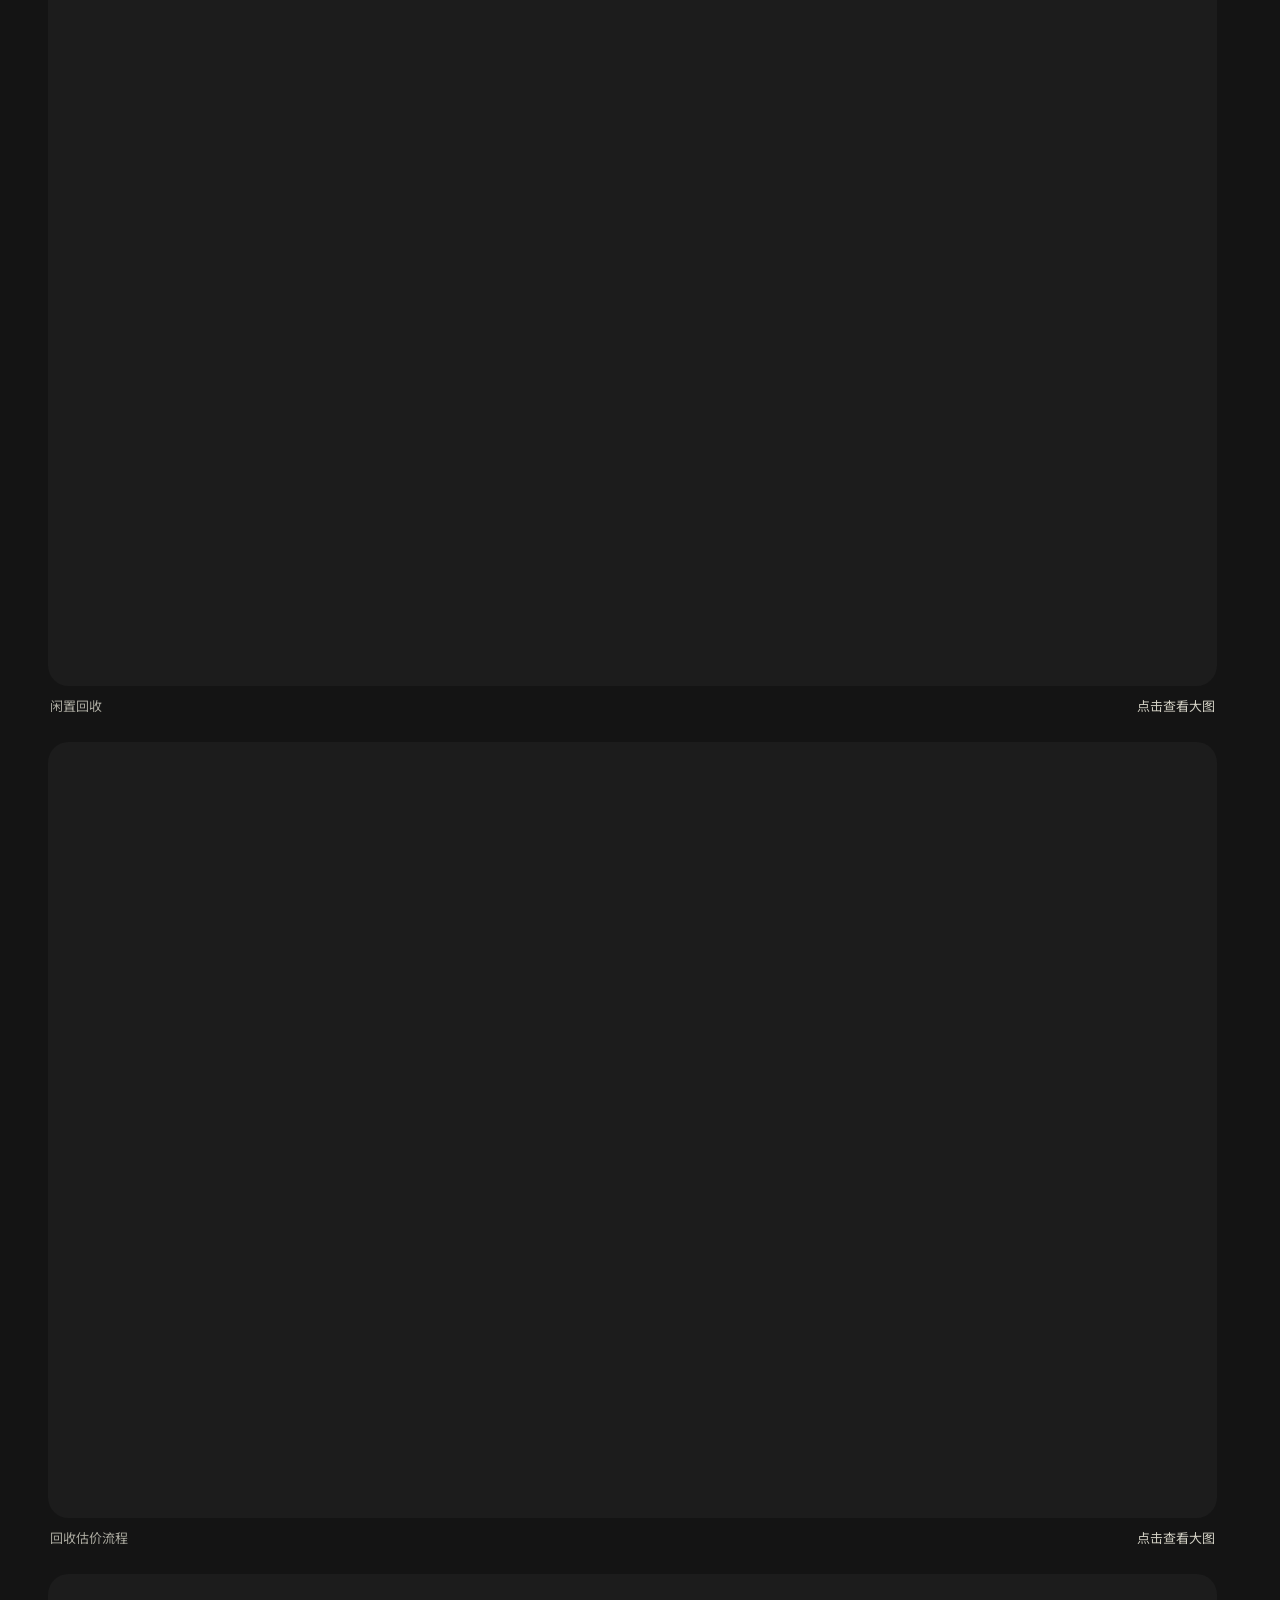
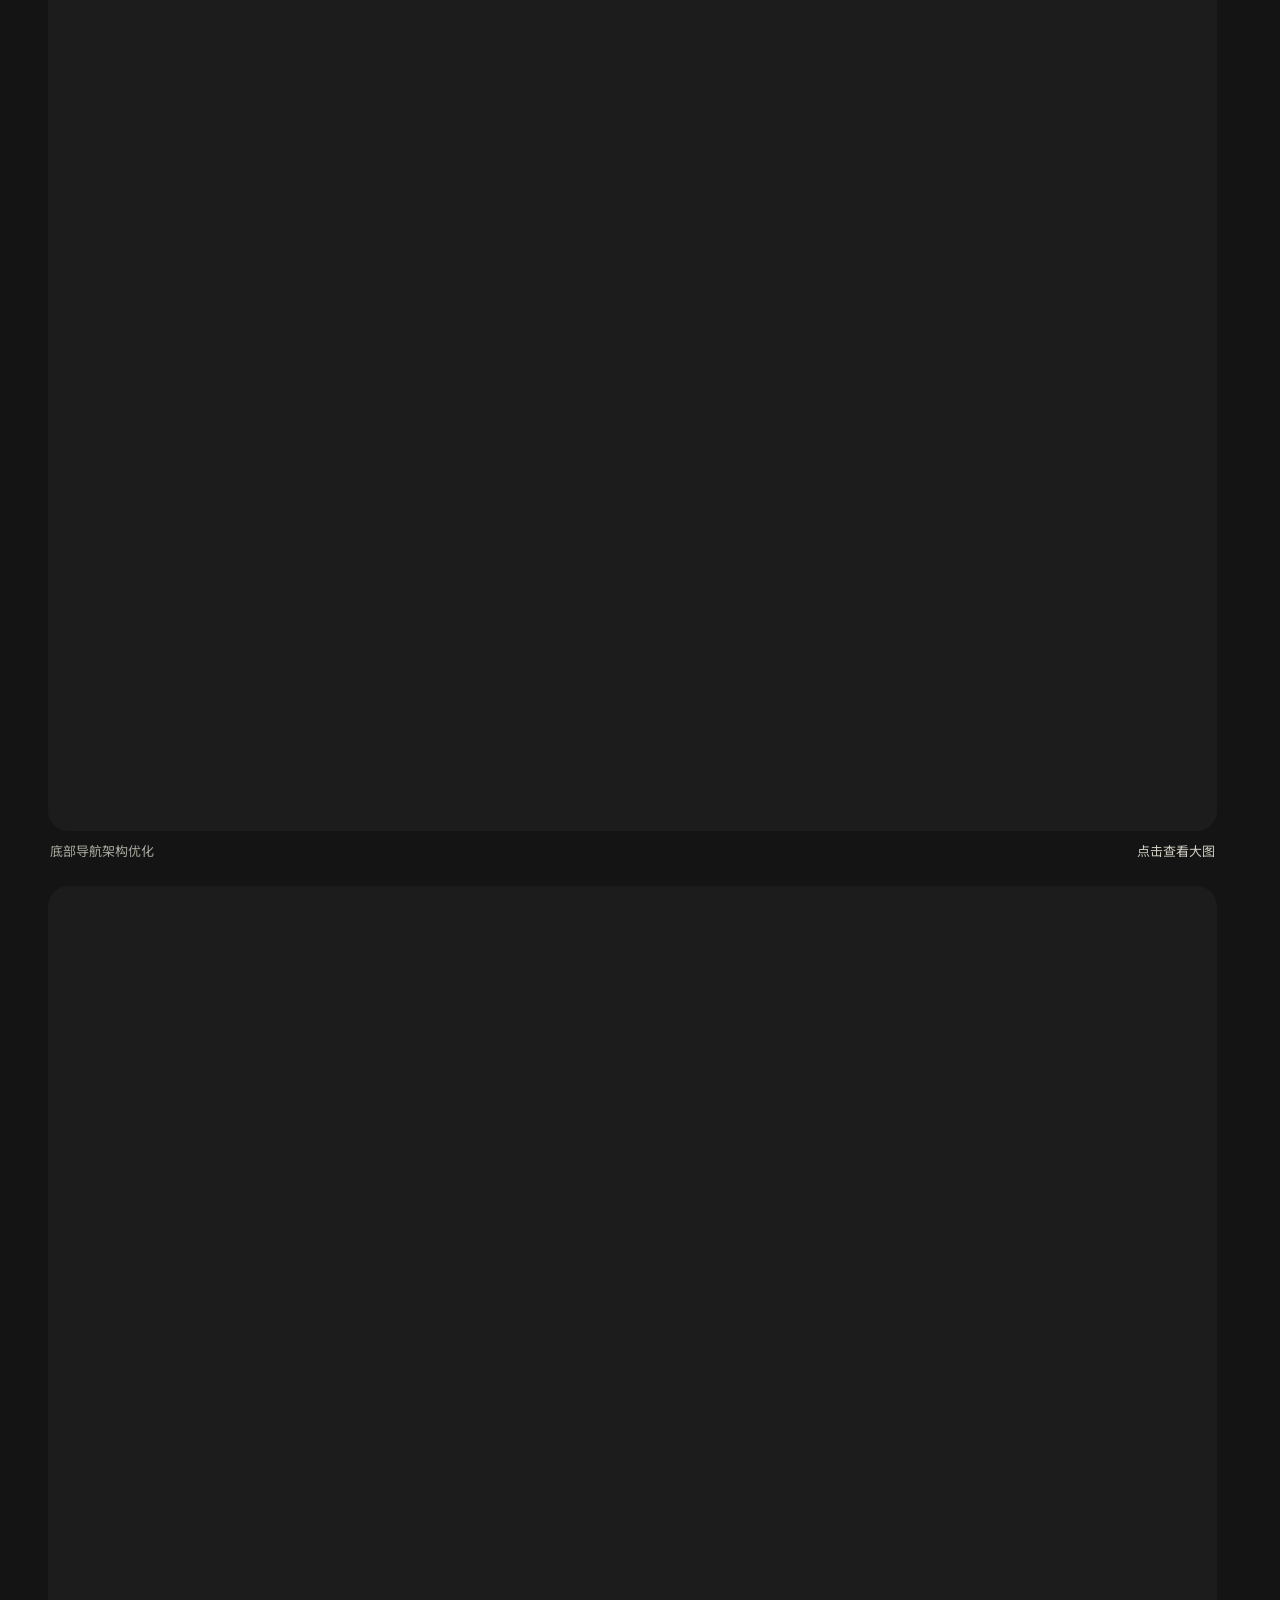
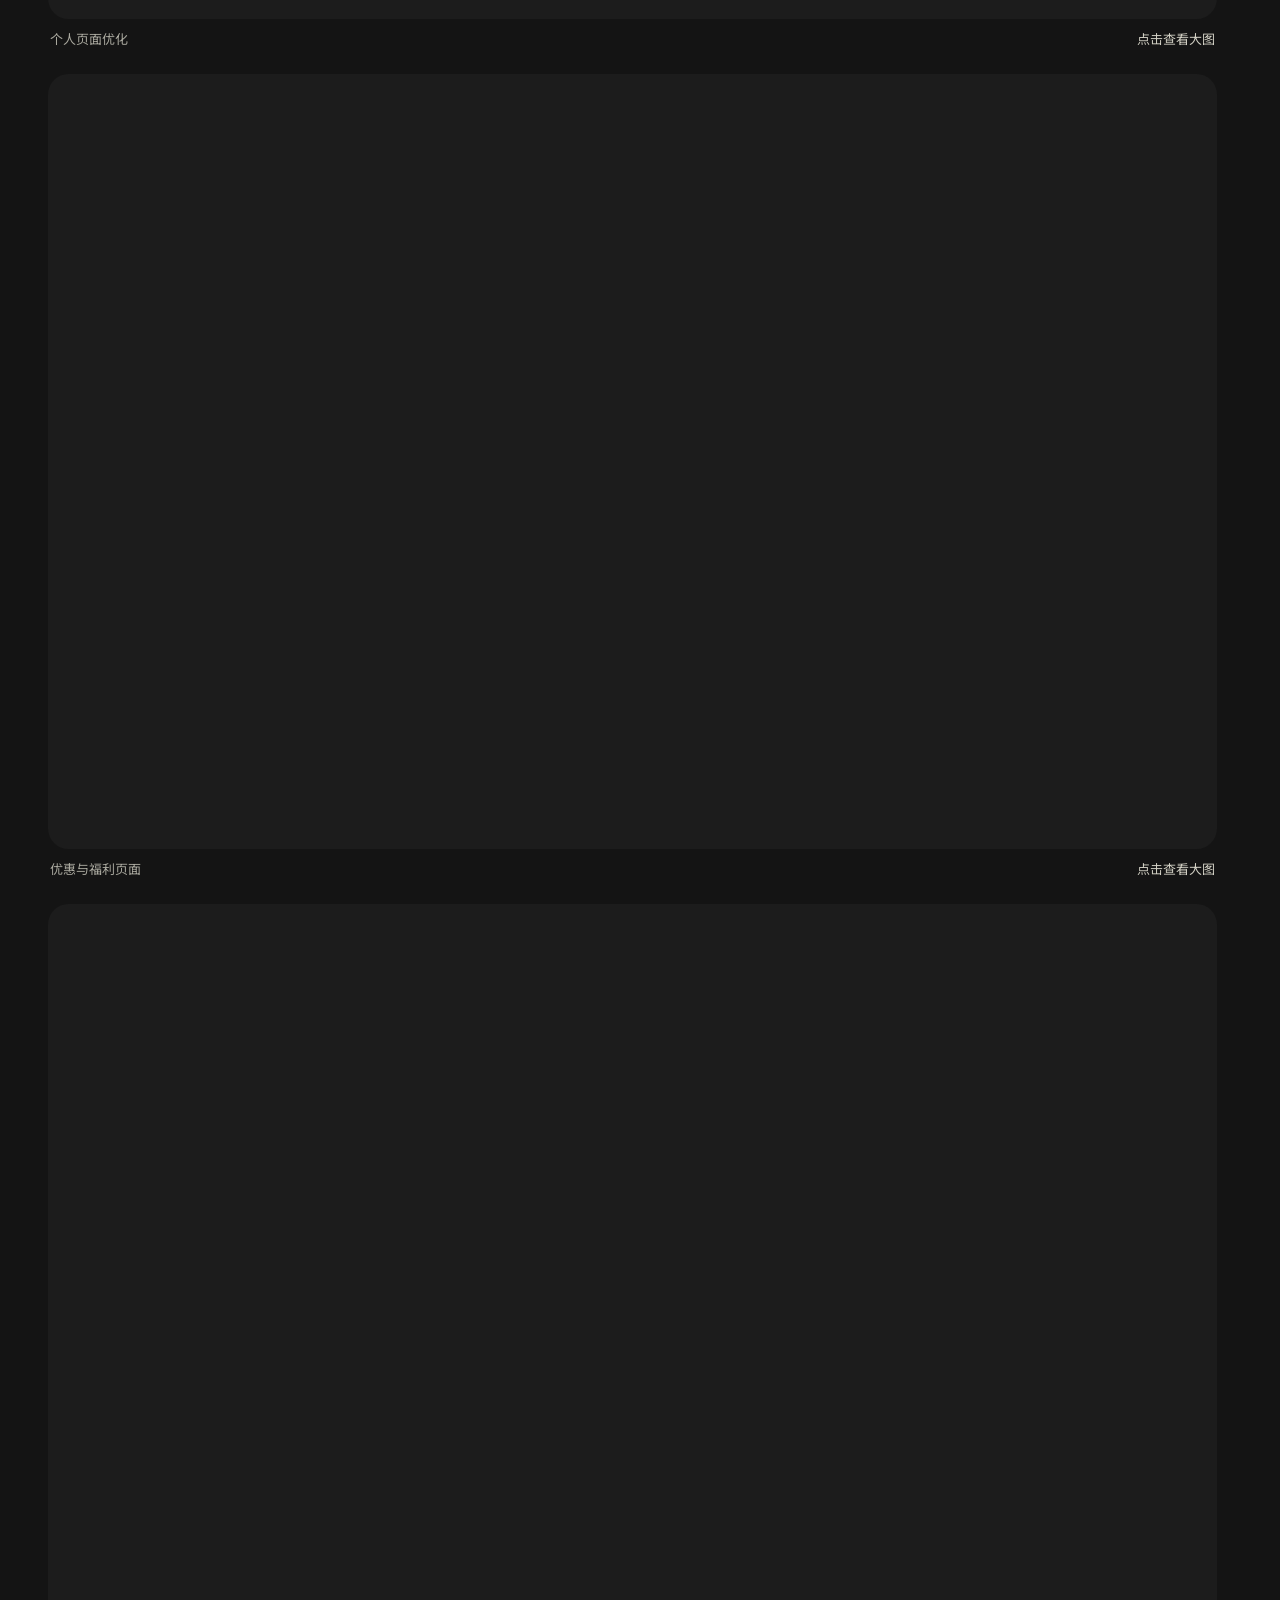
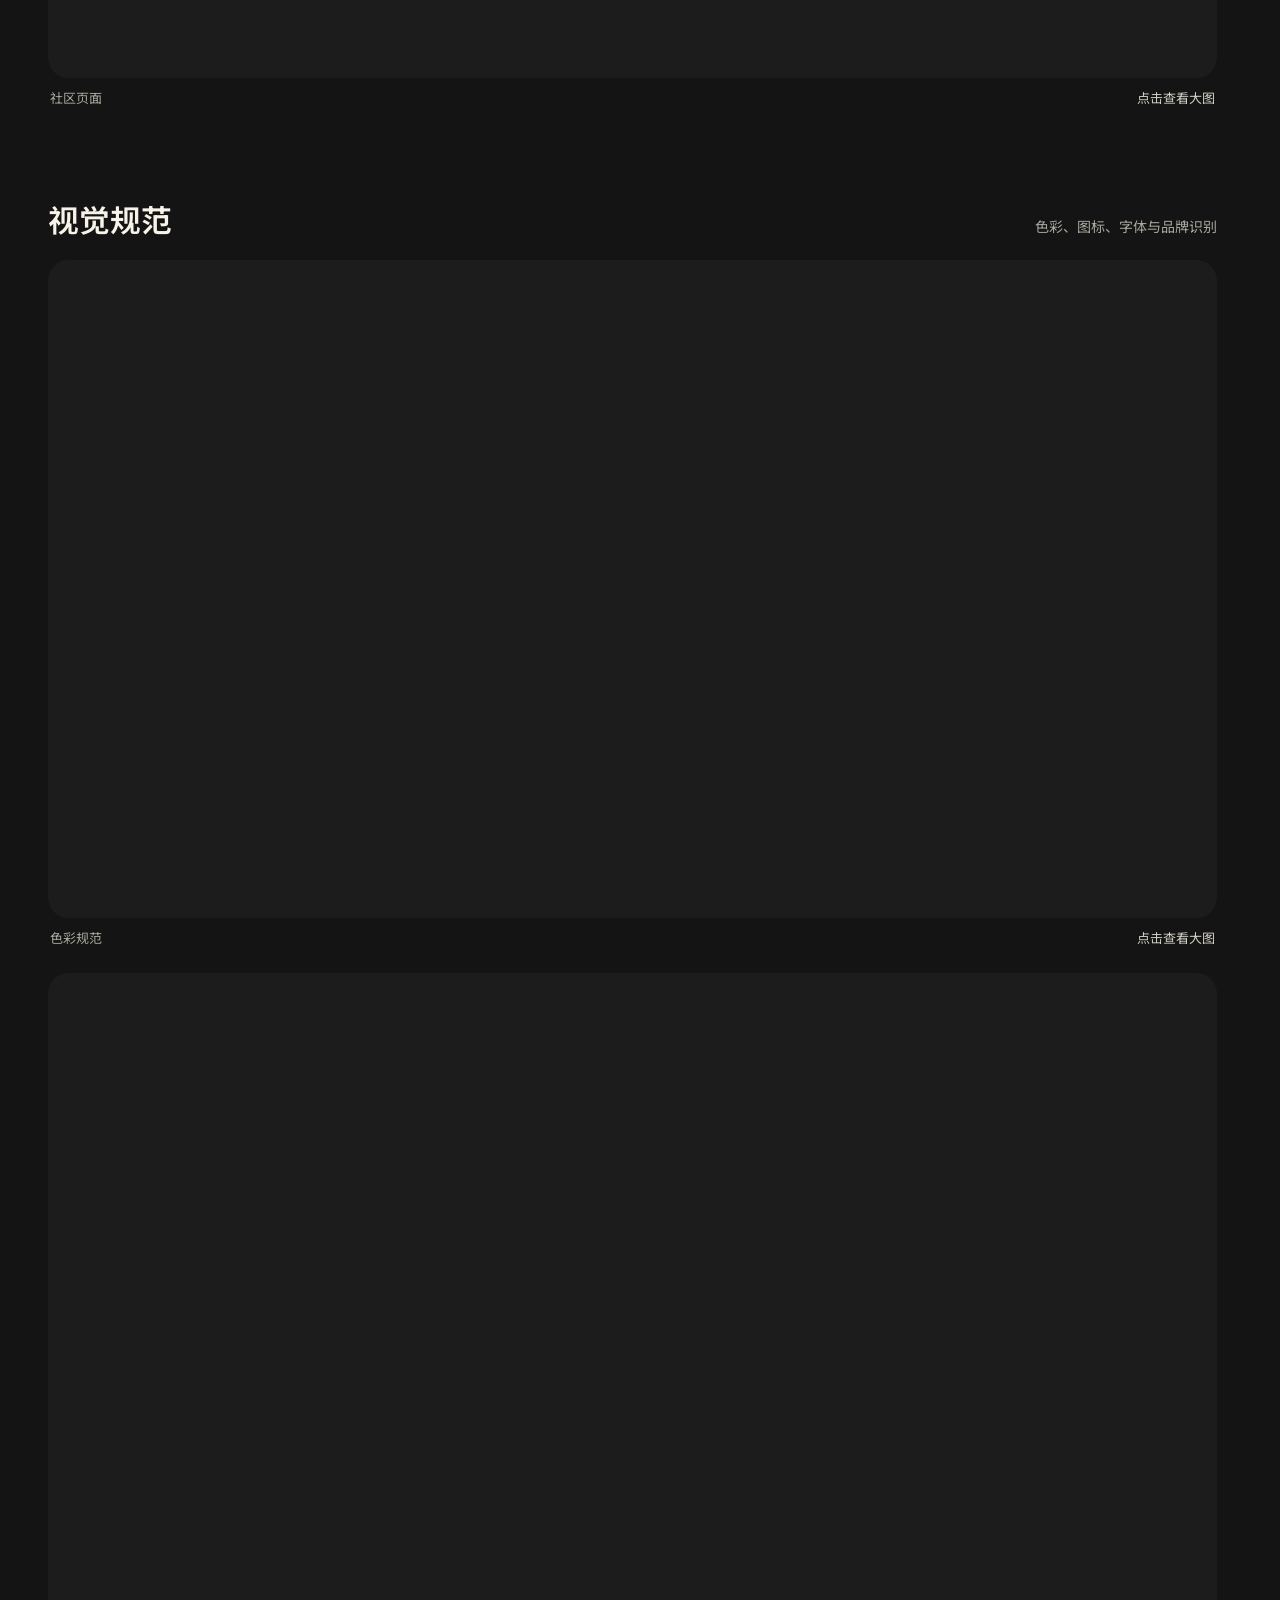
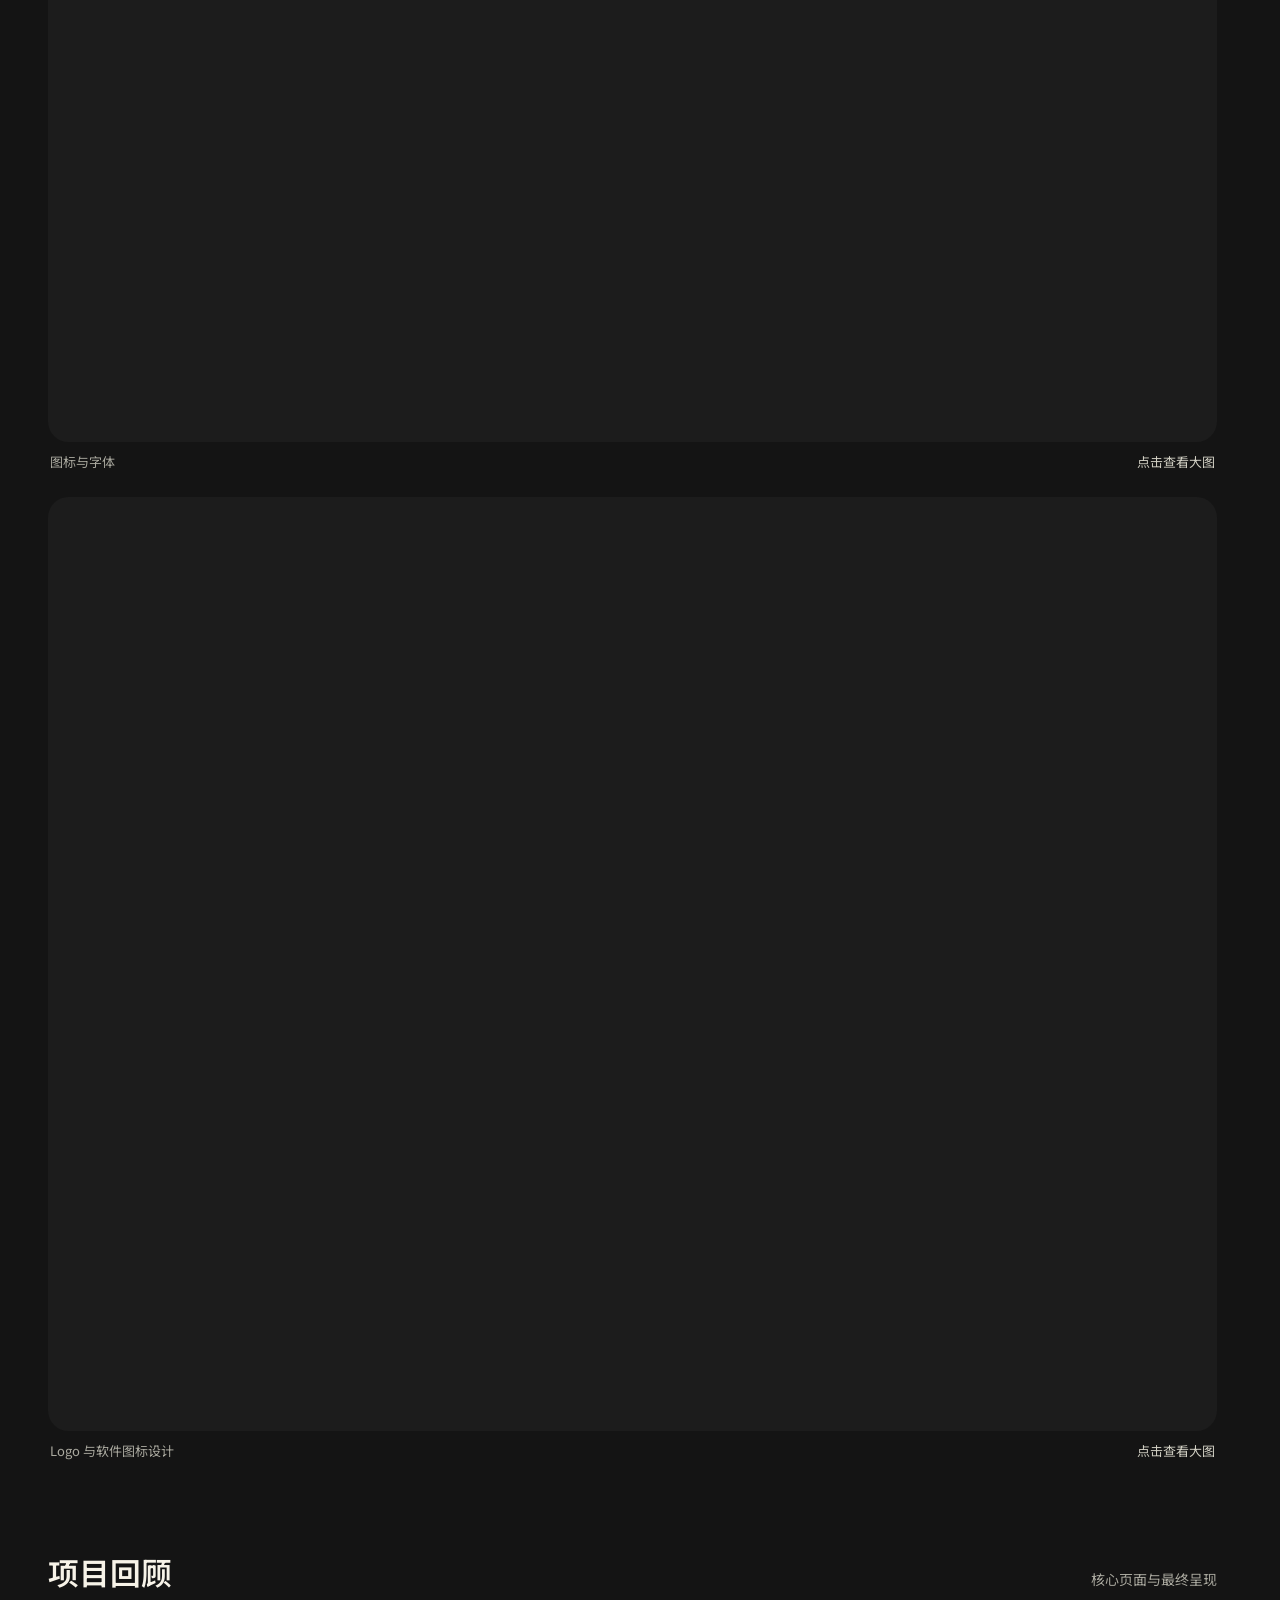
==== commit ee3edb2d: "Add three themed project case studies and direct portfolio links" ====
--- a/projects/shanxiaobai.html
+++ b/projects/shanxiaobai.html
@@ -8,7 +8,7 @@
   <title>闪小白 APP · 项目详情 — 石思雨作品集</title>
   <link rel="icon" href="data:image/svg+xml,%3Csvg xmlns='http://www.w3.org/2000/svg' viewBox='0 0 64 64'%3E%3Crect width='64' height='64' rx='16' fill='%23ffdd00'/%3E%3Ctext x='32' y='44' text-anchor='middle' font-size='40' font-weight='bold' fill='%23141414'%3ES%3C/text%3E%3C/svg%3E">
   <link rel="stylesheet" href="../assets/css/noto-sans-sc.css">
-  <link rel="stylesheet" href="../assets/css/project-detail.css?v=20261119-sxb3">
+  <link rel="stylesheet" href="../assets/css/project-detail.css?v=20261119-cases1">
 </head>
 <body id="top">
   <a class="case-skip" href="#main-content">跳到作品内容</a>
@@ -172,6 +172,6 @@
       <a class="viewer__save" download>保存图片</a>
     </div>
   </dialog>
-  <script src="../assets/js/project-detail.js?v=20261119-sxb2" defer></script>
+  <script src="../assets/js/project-detail.js?v=20261119-cases1" defer></script>
 </body>
 </html>
--- a/assets/css/project-detail.css
+++ b/assets/css/project-detail.css
@@ -7,21 +7,25 @@
   color-scheme: dark;
   --case-bg: #141414;
   --case-paper: #f7f3e8;
-  --case-yellow: #ffdd00;
+  --case-accent: #ffdd00;
   --case-muted: #aaa99f;
   --case-gutter: clamp(16px, 4vw, 48px);
   --case-font: 'Noto Sans SC', 'Microsoft YaHei', sans-serif;
 }
+/* Each project keeps its own accent without changing the supplied artwork. */
+body[data-case='dashboard'] { --case-accent: #66dce8; }
+body[data-case='aigc'] { --case-accent: #efb1ef; }
+body[data-case='cloudcore'] { --case-accent: #8cafff; }
 * { box-sizing: border-box; }
 html { scroll-behavior: smooth; scrollbar-gutter: stable; background: var(--case-bg); }
 body { margin: 0; color: var(--case-paper); background: var(--case-bg); font: 16px/1.75 var(--case-font); -webkit-font-smoothing: antialiased; }
 a { color: inherit; text-decoration: none; }
 button { font: inherit; color: inherit; cursor: pointer; }
 button, a { -webkit-tap-highlight-color: transparent; }
-button:focus-visible, a:focus-visible, .viewer__stage:focus-visible { outline: 3px solid var(--case-yellow); outline-offset: 5px; }
-::selection { background: var(--case-yellow); color: var(--case-bg); }
+button:focus-visible, a:focus-visible, .viewer__stage:focus-visible { outline: 3px solid var(--case-accent); outline-offset: 5px; }
+::selection { background: var(--case-accent); color: var(--case-bg); }
 .case-container { width: min(1320px, calc(100% - var(--case-gutter) * 2)); margin-inline: auto; }
-.case-skip { position: fixed; top: 8px; left: 16px; padding: 10px 16px; z-index: 50; background: var(--case-yellow); color: #141414; transform: translateY(-150%); }
+.case-skip { position: fixed; top: 8px; left: 16px; padding: 10px 16px; z-index: 50; background: var(--case-accent); color: #141414; transform: translateY(-150%); }
 .case-skip:focus { transform: none; }
 .project-header { position: sticky; top: 0; z-index: 10; background: rgba(20, 20, 20, .97); border-bottom: 1px solid #33332e; }
 .project-header__inner { display: flex; align-items: center; justify-content: space-between; min-height: 70px; gap: 20px; }
@@ -32,11 +36,11 @@
 .project-header__back:hover { background: var(--case-paper); color: var(--case-bg); }
 .case-nav { display: flex; gap: clamp(20px, 3vw, 42px); overflow-x: auto; padding: 0 2px; scrollbar-width: thin; }
 .case-nav a { flex: 0 0 auto; min-height: 44px; display: flex; align-items: center; border-bottom: 2px solid transparent; color: var(--case-muted); font-size: 14px; white-space: nowrap; }
-.case-nav a:hover, .case-nav a[aria-current='location'] { color: var(--case-yellow); border-bottom-color: var(--case-yellow); }
+.case-nav a:hover, .case-nav a[aria-current='location'] { color: var(--case-accent); border-bottom-color: var(--case-accent); }
 .case-intro { padding-block: clamp(38px, 6vw, 80px) clamp(30px, 4vw, 50px); }
-.case-intro__eyebrow { display: block; margin-bottom: 12px; color: var(--case-yellow); font-size: 12px; letter-spacing: .14em; }
+.case-intro__eyebrow { display: block; margin-bottom: 12px; color: var(--case-accent); font-size: 12px; letter-spacing: .14em; }
 .case-intro h1 { margin: 0 0 16px; font-size: clamp(38px, 6vw, 80px); line-height: 1.2; letter-spacing: -.045em; font-weight: 700; }
-.case-intro h1 span { color: var(--case-yellow); font-family: var(--case-font); font-weight: 700; font-size: 1.05em; line-height: 1; vertical-align: -.08em; letter-spacing: -.03em; }
+.case-intro h1 span { color: var(--case-accent); font-family: var(--case-font); font-weight: 700; font-size: 1.05em; line-height: 1; vertical-align: -.08em; letter-spacing: -.03em; }
 .case-intro__lead { max-width: 760px; margin: 0; font-size: clamp(17px, 1.6vw, 22px); color: #d3d1c5; }
 .case-tags { display: flex; flex-wrap: wrap; gap: 10px; margin-top: 24px; }
 .case-tags span { padding: 5px 14px; border: 1px solid #48483e; border-radius: 999px; font-size: 13px; color: #cac8ba; }
@@ -53,7 +57,7 @@
 .case-end { display: flex; align-items: center; justify-content: space-between; flex-wrap: wrap; gap: 24px; margin-block: 48px 70px; padding-top: 30px; border-top: 1px solid #3a3a32; }
 .case-end p { margin: 0; color: var(--case-muted); font-size: 14px; }
 .case-end__links { display: flex; flex-wrap: wrap; align-items: center; gap: 20px; }
-.case-end__primary { padding: 12px 24px; border-radius: 999px; color: #141414; background: var(--case-yellow); font-weight: 600; }
+.case-end__primary { padding: 12px 24px; border-radius: 999px; color: #141414; background: var(--case-accent); font-weight: 600; }
 .case-end__top { color: #d4d1c5; font-size: 14px; }
 .viewer { position: fixed; inset: 0; width: min(1600px, calc(100% - 32px)); height: min(1000px, calc(100dvh - 32px)); max-width: none; max-height: none; padding: 0; border: 1px solid #626257; border-radius: 18px; background: #141414; color: var(--case-paper); }
 .viewer[open] { display: flex; flex-direction: column; }
@@ -62,7 +66,7 @@
 .viewer__title { margin: 0; font-size: 14px; font-weight: 500; }
 .viewer__actions { display: flex; align-items: center; gap: 8px; flex-shrink: 0; }
 .viewer button, .viewer__save { min-height: 42px; padding: 6px 14px; border: 1px solid #5a5a4b; border-radius: 999px; background: #24241d; font-size: 14px; white-space: nowrap; }
-.viewer button:hover, .viewer__save:hover { color: #141414; background: var(--case-yellow); }
+.viewer button:hover, .viewer__save:hover { color: #141414; background: var(--case-accent); }
 .viewer button:disabled { opacity: .35; cursor: default; }
 .viewer__stage { position: relative; flex: 1; min-height: 0; overflow: auto; display: grid; place-items: center; padding: 16px; overscroll-behavior: contain; }
 .viewer__image { display: block; max-width: 100%; max-height: calc(100dvh - 210px); width: auto; height: auto; }
